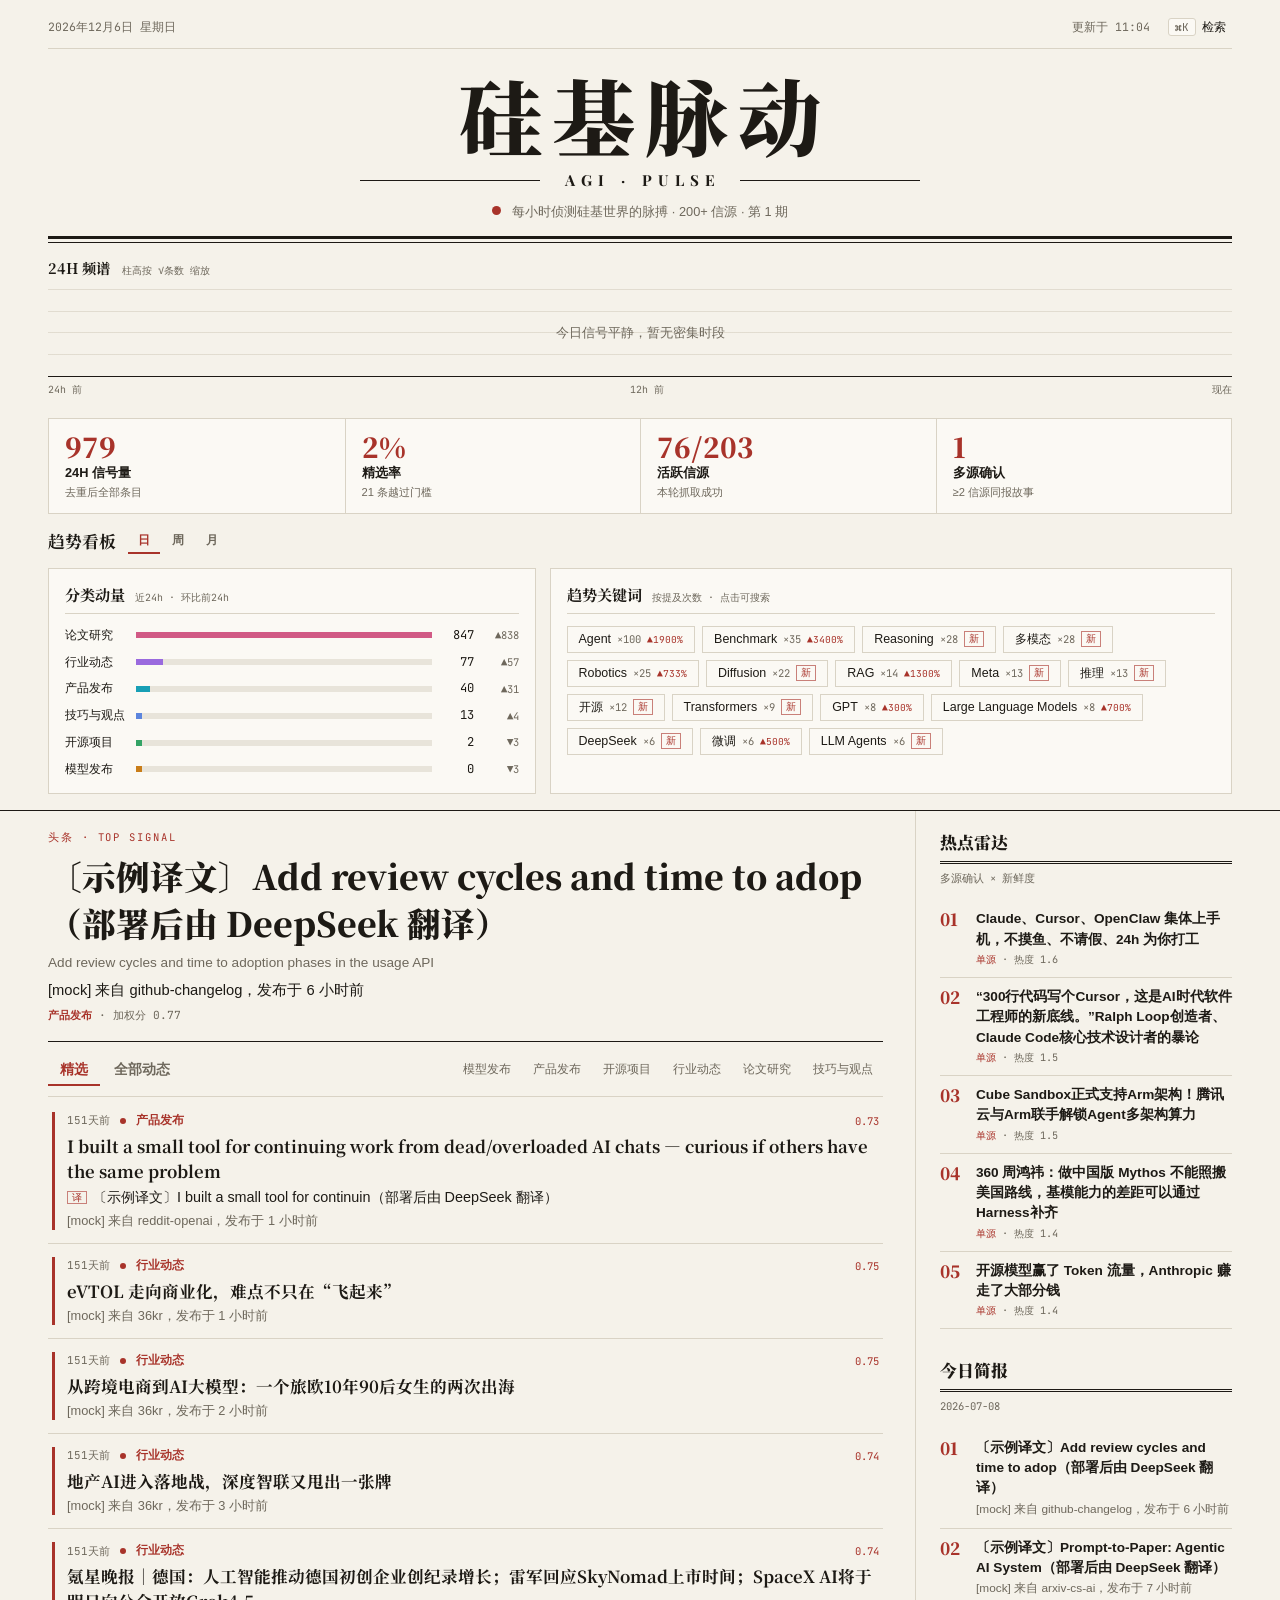
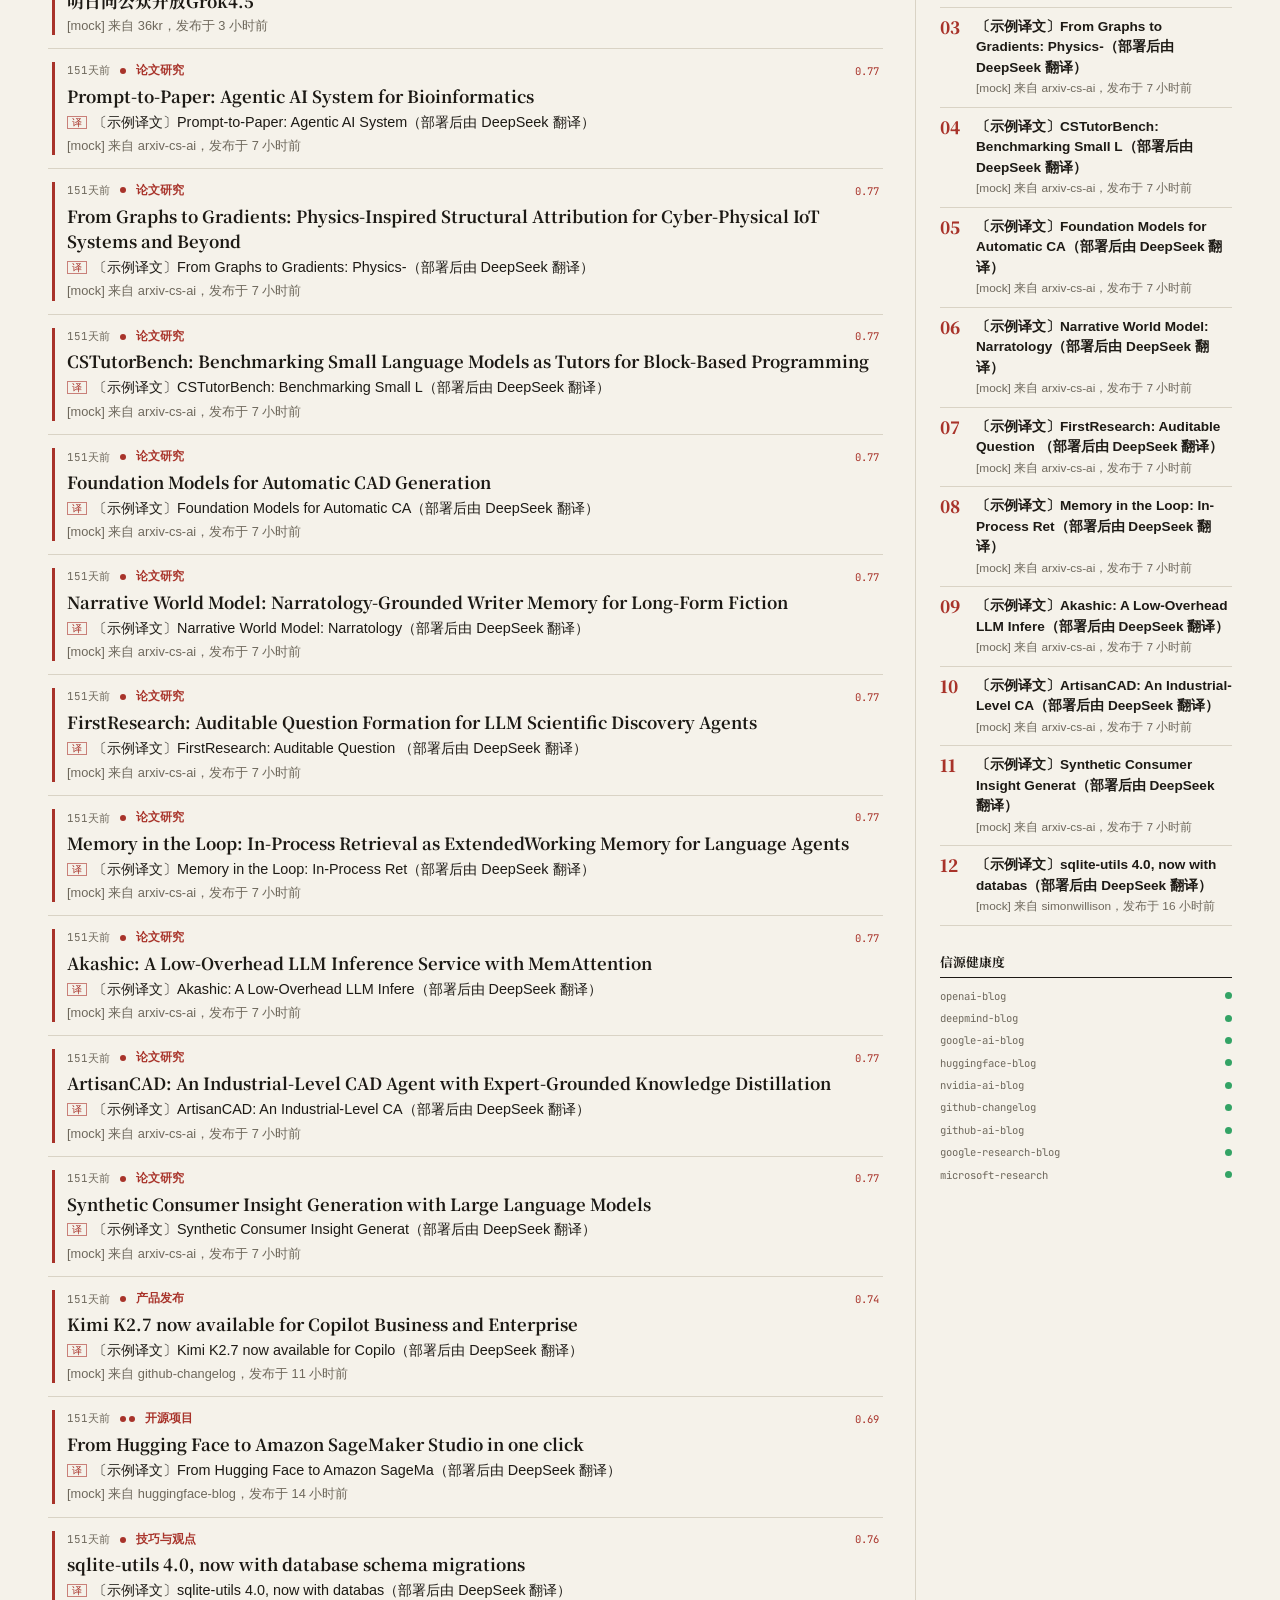
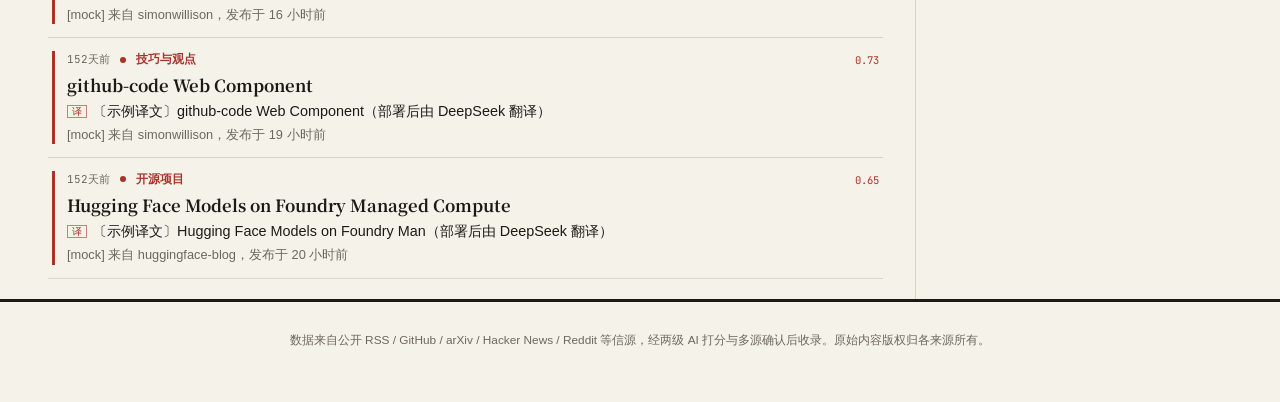
==== site/index.html @ 404c7f27 "design: newspaper broadsheet front-page restyle Cream paper background, centered Noto Serif SC masth" ====
<!DOCTYPE html>
<html lang="zh-CN">
<head>
<meta charset="UTF-8">
<meta name="viewport" content="width=device-width, initial-scale=1.0">
<title>硅基脉动 · AGI Pulse</title>
<meta name="description" content="捕捉硅基世界的每一次脉动：200+ 信源聚合，多源确认、四维打分、故事合并、日周月趋势，24 小时 AGI 信号频谱。">
<link rel="icon" href="data:,">
<link rel="preconnect" href="https://fonts.googleapis.com">
<link rel="preconnect" href="https://fonts.gstatic.com" crossorigin>
<link href="https://fonts.googleapis.com/css2?family=Noto+Serif+SC:wght@600;700;900&family=Playfair+Display:wght@700;900&family=JetBrains+Mono:wght@400;500;600&display=swap" rel="stylesheet">
<link rel="stylesheet" href="css/style.css">
</head>
<body>
<a class="skip-link" href="#main">跳转到主内容</a>

<header class="masthead">
  <div class="masthead__dateline">
    <span id="dateline-date"></span>
    <span class="masthead__updated" id="updated-at">读取中&hellip;</span>
    <button class="btn-plain" id="palette-trigger" type="button" aria-haspopup="dialog" aria-controls="command-palette">
      <span class="kbd">⌘K</span> 检索
    </button>
  </div>

  <h1 class="masthead__title">硅基脉动</h1>

  <div class="masthead__latin-row" aria-hidden="true">
    <span class="masthead__rule"></span>
    <span class="masthead__latin">AGI&nbsp;&middot;&nbsp;PULSE</span>
    <span class="masthead__rule"></span>
  </div>

  <p class="masthead__motto">
    <span class="pulse-dot" aria-hidden="true"></span>
    每小时侦测硅基世界的脉搏 · 200+ 信源 · 第 <span id="issue-no">—</span> 期
  </p>
</header>

<section class="spectrum" aria-label="过去24小时信息密度频谱">
  <div class="spectrum__header">
    <h2 class="spectrum__title">24H 频谱 <span class="spectrum__note">柱高按 √条数 缩放</span></h2>
    <ul class="spectrum__legend" id="spectrum-legend"></ul>
  </div>
  <div class="spectrum__chart" id="spectrum-chart" role="img" aria-label="按小时和分类统计的信息密度频谱图">
    <div class="spectrum__empty" id="spectrum-empty" hidden>今日信号平静，暂无密集时段</div>
    <div class="spectrum__tooltip" id="spectrum-tooltip" hidden></div>
  </div>
  <div class="spectrum__axis" id="spectrum-axis"></div>
</section>

<section class="dashboard" aria-label="信号看板">
  <div class="stats-row" id="stats-row"></div>
  <div class="dashboard__head">
    <h2 class="dashboard__title">趋势看板</h2>
    <div class="tabs tabs--small" id="trend-dim-tabs" role="tablist" aria-label="趋势统计维度">
      <button class="tab is-active" role="tab" aria-selected="true" data-dim="day">日</button>
      <button class="tab" role="tab" aria-selected="false" data-dim="week">周</button>
      <button class="tab" role="tab" aria-selected="false" data-dim="month">月</button>
    </div>
    <span class="dashboard__note" id="trend-dim-note"></span>
  </div>
  <div class="dash-panels">
    <div class="dash-panel">
      <h2 class="dash-panel__title">分类动量 <span class="dash-panel__sub" id="momentum-sub">近24h · 环比前24h</span></h2>
      <div class="momentum" id="category-momentum"></div>
    </div>
    <div class="dash-panel">
      <h2 class="dash-panel__title">趋势关键词 <span class="dash-panel__sub">按提及次数 · 点击可搜索</span></h2>
      <div class="trend-chips" id="trend-keywords"></div>
    </div>
  </div>
</section>

<main class="layout" id="main">
  <section class="feed-panel" aria-label="信息流">
    <article class="lead" id="lead-story" hidden>
      <p class="lead__kicker">头条 · TOP SIGNAL</p>
      <h2 class="lead__title"><a id="lead-link" target="_blank" rel="noopener noreferrer"></a></h2>
      <p class="lead__orig" id="lead-orig" hidden></p>
      <p class="lead__reason" id="lead-reason"></p>
      <p class="lead__meta" id="lead-meta"></p>
    </article>

    <div class="feed-panel__toolbar">
      <div class="tabs" id="view-tabs" role="tablist">
        <button class="tab is-active" role="tab" aria-selected="true" data-view="curated">精选</button>
        <button class="tab" role="tab" aria-selected="false" data-view="all">全部动态</button>
      </div>
      <div class="chip-row" id="category-filters" role="group" aria-label="按分类筛选"></div>
    </div>

    <ol class="feed-list" id="feed-list" aria-live="polite"></ol>
    <p class="feed-empty" id="feed-empty" hidden>这段时间没有信号越过门槛，稍后再来看看。</p>
    <button class="btn-more" id="feed-more" type="button" hidden>加载更多</button>
  </section>

  <aside class="brief-panel" aria-label="热点与简报">
    <h2 class="brief-panel__title">热点雷达</h2>
    <p class="brief-panel__date">多源确认 × 新鲜度</p>
    <ol class="hot-list" id="hot-list"></ol>
    <p class="brief-empty" id="hot-empty" hidden>还没有形成多源热点。</p>

    <h2 class="brief-panel__title brief-panel__title--gap">今日简报</h2>
    <p class="brief-panel__date" id="brief-date"></p>
    <ol class="brief-list" id="brief-list"></ol>
    <p class="brief-empty" id="brief-empty" hidden>今天比较安静，没有凑数的内容。</p>

    <div class="source-health" id="source-health">
      <h3 class="source-health__title">信源健康度</h3>
      <ul class="source-health__list" id="source-health-list"></ul>
    </div>
  </aside>
</main>

<footer class="sitefooter">
  <p>数据来自公开 RSS / GitHub / arXiv / Hacker News / Reddit 等信源，经两级 AI 打分与多源确认后收录。原始内容版权归各来源所有。</p>
</footer>

<div class="palette-overlay" id="command-palette" role="dialog" aria-modal="true" aria-label="命令面板搜索" hidden>
  <div class="palette">
    <div class="palette__input-row">
      <span class="palette__prompt" aria-hidden="true">&gt;</span>
      <input class="palette__input" id="palette-input" type="text" placeholder="搜索标题 / 来源 / 分类&hellip;" autocomplete="off" spellcheck="false">
      <span class="kbd">ESC</span>
    </div>
    <ol class="palette__results" id="palette-results"></ol>
  </div>
</div>

<template id="feed-row-template">
  <li class="feed-row">
    <span class="feed-row__bar" aria-hidden="true"></span>
    <div class="feed-row__body">
      <div class="feed-row__meta">
        <time class="feed-row__time"></time>
        <span class="feed-row__sources" title="多源确认数"></span>
        <span class="feed-row__category"></span>
        <span class="feed-row__score" title="加权分"></span>
      </div>
      <a class="feed-row__title" target="_blank" rel="noopener noreferrer"></a>
      <p class="feed-row__title-zh" hidden></p>
      <p class="feed-row__reason"></p>
      <div class="feed-row__expand" hidden>
        <p class="feed-row__expand-label">来源：</p>
        <ul class="feed-row__source-list"></ul>
      </div>
    </div>
  </li>
</template>

<template id="brief-row-template">
  <li class="brief-row">
    <span class="brief-row__rank"></span>
    <div class="brief-row__body">
      <a class="brief-row__title" target="_blank" rel="noopener noreferrer"></a>
      <p class="brief-row__reason"></p>
    </div>
  </li>
</template>

<script type="module" src="js/app.js"></script>
</body>
</html>
---- site/css/style.css ----
/* ==========================================================================
   硅基脉动 · AGI Pulse — 中文报纸头版风格（参考 AGI Hunt 的 broadsheet 方向）
   米白纸面 / 墨黑正文 / 朱红强调 / 衬线刊头与标题 / 细线分栏
   分类数据色沿用经 CVD+对比度校验的六色（对比度 WARN 的救济 = 色块旁始终有文字标签）
   ========================================================================== */

:root {
  --bg: #f5f2ea;            /* 纸面米白 */
  --panel: #fbf9f4;         /* 卡片纸面（略亮） */
  --ink: #1d1a15;           /* 墨黑（暖调） */
  --mist: #6e685c;          /* 次要文字（暖灰） */
  --rule: #d9d3c5;          /* 细分隔线 */
  --rule-dark: #1d1a15;     /* 刊头粗线 */
  --accent: #a8332a;        /* 朱红 */
  --accent-soft: #c98079;

  --font-serif: "Noto Serif SC", "Songti SC", "STSong", "SimSun", "Playfair Display", serif;
  --font-latin-serif: "Playfair Display", "Noto Serif SC", serif;
  --font-body: "PingFang SC", "HarmonyOS Sans", "Microsoft YaHei", sans-serif;
  --font-mono: "JetBrains Mono", ui-monospace, "SFMono-Regular", Consolas, monospace;

  --ease: cubic-bezier(0.16, 1, 0.3, 1);
  --content-max: 1480px;
}

* { box-sizing: border-box; }

[hidden] { display: none !important; }

html { color-scheme: light; }

body {
  margin: 0;
  background: var(--bg);
  color: var(--ink);
  font-family: var(--font-body);
  line-height: 1.55;
  -webkit-font-smoothing: antialiased;
}

.masthead, .spectrum, .dashboard, .layout, .sitefooter {
  max-width: var(--content-max);
  margin-inline: auto;
  padding-inline: clamp(16px, 4vw, 48px);
}

.skip-link {
  position: absolute;
  left: -9999px;
  top: 0;
  background: var(--accent);
  color: #fff;
  padding: 8px 16px;
  z-index: 100;
}
.skip-link:focus { left: 12px; top: 12px; }

:focus-visible { outline: 2px solid var(--accent); outline-offset: 2px; }

a { color: inherit; }

.kbd {
  font-family: var(--font-mono);
  font-size: 0.68rem;
  color: var(--mist);
  border: 1px solid var(--rule);
  border-radius: 3px;
  padding: 1px 6px;
  background: var(--panel);
}

/* ---------------- 刊头 Masthead ---------------- */

.masthead { padding-top: 14px; }

.masthead__dateline {
  display: flex;
  align-items: center;
  justify-content: space-between;
  gap: 12px;
  font-family: var(--font-mono);
  font-size: 0.72rem;
  color: var(--mist);
  border-bottom: 1px solid var(--rule);
  padding-bottom: 8px;
}

.masthead__updated { margin-left: auto; }

.btn-plain {
  display: inline-flex;
  align-items: center;
  gap: 6px;
  background: transparent;
  border: none;
  color: var(--ink);
  font-family: var(--font-body);
  font-size: 0.78rem;
  cursor: pointer;
  padding: 4px 6px;
}
.btn-plain:hover { color: var(--accent); }

.masthead__title {
  font-family: var(--font-serif);
  font-weight: 900;
  font-size: clamp(3rem, 8vw, 5.2rem);
  line-height: 1.15;
  letter-spacing: 0.12em;
  text-align: center;
  margin: 18px 0 6px;
  /* 视觉补偿：letter-spacing 会在末字后多出一段空隙 */
  text-indent: 0.12em;
}

.masthead__latin-row {
  display: flex;
  align-items: center;
  gap: 18px;
  max-width: 560px;
  margin: 0 auto;
}

.masthead__rule { flex: 1; border-top: 1px solid var(--rule-dark); }

.masthead__latin {
  font-family: var(--font-latin-serif);
  font-weight: 700;
  font-size: 0.95rem;
  letter-spacing: 0.42em;
  text-indent: 0.42em;
  white-space: nowrap;
}

.masthead__motto {
  text-align: center;
  font-size: 0.8rem;
  color: var(--mist);
  margin: 10px 0 14px;
}

.pulse-dot {
  display: inline-block;
  width: 9px;
  height: 9px;
  border-radius: 50%;
  background: var(--accent);
  margin-right: 8px;
  vertical-align: 1px;
}

.pulse-dot.has-fresh { animation: pulse-beat 1.6s ease-in-out 4; }

@keyframes pulse-beat {
  0%, 100% { box-shadow: 0 0 0 0 color-mix(in srgb, var(--accent) 45%, transparent); }
  50% { box-shadow: 0 0 0 7px transparent; }
}

/* 刊头收口：粗细双线（报纸经典） */
.masthead::after {
  content: "";
  display: block;
  border-top: 3px solid var(--rule-dark);
  border-bottom: 1px solid var(--rule-dark);
  height: 3px;
}

/* ---------------- 频谱（保留招牌元素，纸面化） ---------------- */

.spectrum { padding-top: 14px; padding-bottom: 4px; }

.spectrum__header {
  display: flex;
  align-items: baseline;
  justify-content: space-between;
  gap: 12px;
  flex-wrap: wrap;
  margin-bottom: 10px;
}

.spectrum__title {
  font-family: var(--font-serif);
  font-weight: 700;
  font-size: 0.9rem;
  margin: 0;
}

.spectrum__note {
  font-family: var(--font-mono);
  font-weight: 400;
  font-size: 0.62rem;
  color: var(--mist);
  margin-left: 8px;
}

.spectrum__legend {
  display: flex;
  gap: 14px;
  list-style: none;
  margin: 0;
  padding: 0;
  font-size: 0.72rem;
  color: var(--mist);
  flex-wrap: wrap;
}
.spectrum__legend li { display: flex; align-items: center; gap: 6px; }
.spectrum__legend .swatch { width: 8px; height: 8px; display: inline-block; }

.spectrum__chart {
  position: relative;
  display: flex;
  align-items: flex-end;
  gap: 2px;
  height: 88px;
  min-height: 88px;
  border-bottom: 1px solid var(--rule-dark);
  background: repeating-linear-gradient(
    to top,
    transparent 0,
    transparent calc(25% - 1px),
    color-mix(in srgb, var(--rule) 70%, transparent) calc(25% - 1px),
    color-mix(in srgb, var(--rule) 70%, transparent) 25%
  );
}

.spectrum__tooltip {
  position: absolute;
  bottom: calc(100% + 8px);
  transform: translateX(-50%);
  background: var(--ink);
  color: var(--bg);
  padding: 5px 10px;
  font-family: var(--font-mono);
  font-size: 0.66rem;
  white-space: nowrap;
  pointer-events: none;
  z-index: 10;
}

.spectrum__bar-group {
  flex: 1 1 0;
  display: flex;
  flex-direction: column-reverse;
  gap: 1px;
  height: 100%;
  cursor: pointer;
  min-width: 2px;
}

.spectrum__segment {
  width: 100%;
  transform-origin: bottom;
  transform: scaleY(0);
  animation: spectrum-grow 0.6s var(--ease) forwards;
}

@keyframes spectrum-grow { to { transform: scaleY(1); } }

.spectrum__bar-group:hover .spectrum__segment { filter: brightness(1.15) saturate(1.2); }

.spectrum__empty {
  position: absolute;
  inset: 0;
  display: flex;
  align-items: center;
  justify-content: center;
  color: var(--mist);
  font-size: 0.82rem;
}

.spectrum__axis {
  display: flex;
  justify-content: space-between;
  font-family: var(--font-mono);
  font-size: 0.62rem;
  color: var(--mist);
  padding: 5px 0 10px;
}

/* ---------------- 看板 ---------------- */

.dashboard {
  display: flex;
  flex-direction: column;
  gap: 14px;
  padding-top: 6px;
  padding-bottom: 16px;
  border-bottom: 1px solid var(--rule-dark);
}

/* 指标条：报纸"今日数据"栏，衬线大数字 + 竖线分隔 */
.stats-row {
  display: grid;
  grid-template-columns: repeat(4, minmax(0, 1fr));
  border: 1px solid var(--rule);
  background: var(--panel);
}
@media (max-width: 720px) {
  .stats-row { grid-template-columns: repeat(2, minmax(0, 1fr)); }
  .stat-tile:nth-child(-n+2) { border-bottom: 1px solid var(--rule); }
}

.stat-tile {
  padding: 12px 16px;
  display: flex;
  flex-direction: column;
  gap: 1px;
}
.stat-tile + .stat-tile { border-left: 1px solid var(--rule); }
@media (max-width: 720px) {
  .stat-tile:nth-child(3) { border-left: none; }
}

.stat-tile__value {
  font-family: var(--font-serif);
  font-weight: 900;
  font-size: 1.7rem;
  color: var(--accent);
  line-height: 1.15;
  font-variant-numeric: lining-nums;
}

.stat-tile__label { font-size: 0.8rem; font-weight: 600; }

.stat-tile__hint { font-size: 0.7rem; color: var(--mist); }

.dashboard__head {
  display: flex;
  align-items: center;
  gap: 12px;
  flex-wrap: wrap;
}

.dashboard__title {
  font-family: var(--font-serif);
  font-weight: 700;
  font-size: 1.05rem;
  margin: 0;
}

.dashboard__note {
  font-family: var(--font-mono);
  font-size: 0.66rem;
  color: var(--mist);
}

/* Tab：报纸栏目导航——下划线式 */
.tabs { display: flex; gap: 2px; }

.tab {
  font-family: var(--font-body);
  font-size: 0.85rem;
  font-weight: 600;
  padding: 5px 12px;
  border: none;
  background: transparent;
  color: var(--mist);
  cursor: pointer;
  border-bottom: 2px solid transparent;
  transition: color 0.15s var(--ease), border-color 0.15s var(--ease);
}
.tab:hover { color: var(--ink); }
.tab.is-active { color: var(--accent); border-bottom-color: var(--accent); }

.tabs--small .tab { padding: 3px 10px; font-size: 0.78rem; }

.dash-panels {
  display: grid;
  grid-template-columns: minmax(0, 5fr) minmax(0, 7fr);
  gap: 14px;
}
@media (max-width: 900px) { .dash-panels { grid-template-columns: 1fr; } }

.dash-panel {
  background: var(--panel);
  border: 1px solid var(--rule);
  padding: 14px 16px;
}

.dash-panel__title {
  font-family: var(--font-serif);
  font-weight: 700;
  font-size: 0.95rem;
  margin: 0 0 12px;
  padding-bottom: 6px;
  border-bottom: 1px solid var(--rule);
}

.dash-panel__sub {
  font-family: var(--font-mono);
  font-size: 0.62rem;
  font-weight: 400;
  color: var(--mist);
  margin-left: 6px;
}

/* 分类动量条 */
.momentum { display: flex; flex-direction: column; gap: 8px; }

.momentum-row {
  display: grid;
  grid-template-columns: 5.2em minmax(0, 1fr) 2.8em 3em;
  align-items: center;
  gap: 8px;
  font-size: 0.76rem;
}

.momentum-row__label { white-space: nowrap; }

.momentum-row__track {
  height: 6px;
  background: color-mix(in srgb, var(--rule) 55%, transparent);
  overflow: hidden;
  display: block;
}

.momentum-row__bar {
  display: block;
  height: 100%;
  transform-origin: left;
  animation: bar-grow 0.5s var(--ease);
}

@keyframes bar-grow { from { transform: scaleX(0); } to { transform: scaleX(1); } }

.momentum-row__count {
  font-family: var(--font-mono);
  text-align: right;
}

.momentum-row__delta {
  font-family: var(--font-mono);
  font-size: 0.66rem;
  color: var(--mist);
  text-align: right;
}

/* 趋势关键词 */
.trend-chips { display: flex; flex-wrap: wrap; gap: 7px; }

.trend-chip {
  display: inline-flex;
  align-items: center;
  gap: 6px;
  background: transparent;
  border: 1px solid var(--rule);
  padding: 4px 11px;
  cursor: pointer;
  font-size: 0.78rem;
  color: var(--ink);
  transition: border-color 0.15s var(--ease), color 0.15s var(--ease);
}
.trend-chip:hover { border-color: var(--accent); color: var(--accent); }

.trend-chip__count {
  font-family: var(--font-mono);
  font-size: 0.66rem;
  color: var(--mist);
}

.trend-chip__badge {
  font-family: var(--font-mono);
  font-size: 0.6rem;
  color: var(--accent);
}

.trend-chip__badge--new { border: 1px solid var(--accent-soft); padding: 0 4px; }

.trend-empty { color: var(--mist); font-size: 0.78rem; margin: 0; }

/* ---------------- 主栏 + 侧栏 ---------------- */

.layout {
  display: grid;
  grid-template-columns: minmax(0, 1fr) 316px;
  gap: 0;
  align-items: start;
}
@media (max-width: 900px) { .layout { grid-template-columns: 1fr; } }

.feed-panel {
  padding: 18px clamp(16px, 2.5vw, 32px) 20px 0;
  border-right: 1px solid var(--rule);  /* 报纸分栏竖线 */
  min-width: 0;
}
@media (max-width: 900px) {
  .feed-panel { border-right: none; border-bottom: 1px solid var(--rule-dark); padding-right: 0; }
}

/* 头条 */
.lead {
  border-bottom: 1px solid var(--rule-dark);
  padding-bottom: 16px;
  margin-bottom: 4px;
}

.lead__kicker {
  font-family: var(--font-mono);
  font-size: 0.66rem;
  letter-spacing: 0.18em;
  color: var(--accent);
  margin: 0 0 8px;
}

.lead__title { margin: 0 0 4px; }

.lead__title a {
  font-family: var(--font-serif);
  font-weight: 900;
  font-size: clamp(1.5rem, 3.2vw, 2.1rem);
  line-height: 1.35;
  text-decoration: none;
  color: var(--ink);
}
.lead__title a:hover { color: var(--accent); }

.lead__orig {
  margin: 0 0 6px;
  font-size: 0.85rem;
  color: var(--mist);
}

.lead__reason { margin: 4px 0 6px; font-size: 0.92rem; }

.lead__meta {
  margin: 0;
  font-family: var(--font-mono);
  font-size: 0.7rem;
  color: var(--mist);
}
.lead__meta .lead__cat { color: var(--accent); font-weight: 600; }

.feed-panel__toolbar {
  display: flex;
  align-items: center;
  justify-content: space-between;
  gap: 12px;
  flex-wrap: wrap;
  padding: 10px 0;
  border-bottom: 1px solid var(--rule);
  margin-bottom: 2px;
}

.chip-row { display: flex; gap: 2px; flex-wrap: wrap; }

/* 分类筛选：报纸栏目标签风（文字+间隔点） */
.chip {
  font-family: var(--font-body);
  font-size: 0.78rem;
  padding: 4px 10px;
  border: none;
  background: transparent;
  color: var(--mist);
  cursor: pointer;
  border-bottom: 2px solid transparent;
}
.chip:hover { color: var(--ink); }
.chip.is-active { color: var(--accent); border-bottom-color: var(--accent); font-weight: 600; }

/* 信息流 */
.feed-list { list-style: none; margin: 0; padding: 0; }

.feed-row {
  display: flex;
  gap: 12px;
  padding: 13px 4px;
  border-bottom: 1px solid var(--rule);
  opacity: 0;
  transform: translateY(6px);
  animation: row-in 0.4s var(--ease) forwards;
}
.feed-row:hover { background: var(--panel); }

@keyframes row-in { to { opacity: 1; transform: none; } }

.feed-row__bar {
  width: 3px;
  flex-shrink: 0;
  align-self: stretch;
  background: var(--rule);
}
.feed-row[data-curated="true"] .feed-row__bar { background: var(--accent); }

.feed-row__body { min-width: 0; flex: 1; }

.feed-row__meta {
  display: flex;
  align-items: center;
  gap: 10px;
  font-family: var(--font-mono);
  font-size: 0.68rem;
  color: var(--mist);
  margin-bottom: 4px;
  flex-wrap: wrap;
}

.feed-row__time { white-space: nowrap; }

.feed-row__sources { display: inline-flex; gap: 3px; align-items: center; }

.source-dot {
  width: 6px;
  height: 6px;
  border-radius: 50%;
  background: var(--rule);
  display: inline-block;
}
.source-dot.is-lit { background: var(--accent); }

/* 分类标签：报纸版面栏目字（红字，无边框胶囊） */
.feed-row__category {
  font-family: var(--font-body);
  font-size: 0.72rem;
  font-weight: 700;
  color: var(--accent);
  white-space: nowrap;
}

.feed-row__score {
  margin-left: auto;
  font-family: var(--font-mono);
  font-size: 0.66rem;
  color: var(--mist);
}
.feed-row[data-curated="true"] .feed-row__score { color: var(--accent); }

.feed-row__title {
  display: block;
  font-family: var(--font-serif);
  font-weight: 700;
  font-size: 1.04rem;
  line-height: 1.5;
  color: var(--ink);
  text-decoration: none;
  margin-bottom: 2px;
}
.feed-row__title:hover { color: var(--accent); }

.feed-row__title-zh {
  margin: 0 0 3px;
  font-size: 0.9rem;
  line-height: 1.55;
}
.feed-row__title-zh::before {
  content: "译";
  font-size: 0.6rem;
  color: var(--accent);
  border: 1px solid var(--accent-soft);
  padding: 0 4px;
  margin-right: 6px;
  vertical-align: 1px;
}

.feed-row__reason {
  margin: 0;
  font-size: 0.8rem;
  line-height: 1.5;
  color: var(--mist);
}

.feed-row__expand { margin-top: 8px; font-size: 0.75rem; color: var(--mist); }
.feed-row__expand-label { margin: 0 0 4px; }
.feed-row__source-list { margin: 0; padding-left: 16px; }
.feed-row__source-list a { color: var(--accent); text-decoration: none; }
.feed-row__source-list a:hover { text-decoration: underline; }

.feed-empty, .brief-empty {
  color: var(--mist);
  font-size: 0.84rem;
  padding: 22px 4px;
}

.btn-more {
  display: block;
  width: 100%;
  margin-top: 14px;
  padding: 10px;
  background: transparent;
  border: 1px solid var(--rule);
  color: var(--ink);
  font-family: var(--font-body);
  font-size: 0.8rem;
  cursor: pointer;
  transition: border-color 0.15s var(--ease), color 0.15s var(--ease);
}
.btn-more:hover { border-color: var(--accent); color: var(--accent); }

/* ---------------- 侧栏（热点雷达 / 今日简报 / 信源健康） ---------------- */

.brief-panel { padding: 18px 0 20px clamp(16px, 2vw, 24px); }

.brief-panel__title {
  font-family: var(--font-serif);
  font-weight: 900;
  font-size: 1.05rem;
  margin: 0 0 2px;
  padding-bottom: 6px;
  border-bottom: 3px double var(--rule-dark);
}

.brief-panel__title--gap { margin-top: 28px; }

.brief-panel__date {
  font-family: var(--font-mono);
  font-size: 0.66rem;
  color: var(--mist);
  margin: 6px 0 14px;
}

.hot-list, .brief-list {
  list-style: none;
  margin: 0 0 8px;
  padding: 0;
  display: flex;
  flex-direction: column;
}

.hot-row, .brief-row {
  display: flex;
  gap: 10px;
  padding: 9px 0;
  border-bottom: 1px solid var(--rule);
}

.hot-row__rank, .brief-row__rank {
  font-family: var(--font-serif);
  font-weight: 900;
  font-size: 1.05rem;
  color: var(--accent);
  width: 26px;
  flex-shrink: 0;
  line-height: 1.3;
}

.hot-row__title, .brief-row__title {
  display: block;
  font-size: 0.85rem;
  font-weight: 600;
  line-height: 1.5;
  text-decoration: none;
  color: var(--ink);
  margin-bottom: 2px;
}
.hot-row__title:hover, .brief-row__title:hover { color: var(--accent); }

.hot-row__meta {
  margin: 0;
  font-family: var(--font-mono);
  font-size: 0.64rem;
  color: var(--mist);
}

.hot-row__sources { color: var(--accent); }

.brief-row__reason {
  margin: 0;
  font-size: 0.74rem;
  line-height: 1.5;
  color: var(--mist);
}

.source-health { margin-top: 26px; }

.source-health__title {
  font-family: var(--font-serif);
  font-weight: 700;
  font-size: 0.8rem;
  margin: 0 0 10px;
  padding-bottom: 5px;
  border-bottom: 1px solid var(--rule-dark);
}

.source-health__list {
  list-style: none;
  margin: 0;
  padding: 0;
  display: flex;
  flex-direction: column;
  gap: 6px;
  max-height: 200px;
  overflow-y: auto;
}

.source-health__item {
  display: flex;
  align-items: center;
  justify-content: space-between;
  font-size: 0.72rem;
  gap: 8px;
}

.source-health__name {
  color: var(--mist);
  font-family: var(--font-mono);
  font-size: 0.66rem;
  overflow: hidden;
  text-overflow: ellipsis;
  white-space: nowrap;
}

.status-dot { width: 7px; height: 7px; border-radius: 50%; flex-shrink: 0; }
.status-dot.ok { background: #33a365; }
.status-dot.err { background: var(--accent); }

/* ---------------- 页脚 ---------------- */

.sitefooter {
  padding-top: 18px;
  padding-bottom: 40px;
  color: var(--mist);
  font-size: 0.74rem;
  text-align: center;
  border-top: 3px solid var(--rule-dark);
}

/* ---------------- 命令面板 ---------------- */

.palette-overlay {
  position: fixed;
  inset: 0;
  background: color-mix(in srgb, var(--ink) 40%, transparent);
  display: flex;
  align-items: flex-start;
  justify-content: center;
  padding-top: 12vh;
  z-index: 50;
}

.palette {
  width: min(560px, 92vw);
  background: var(--panel);
  border: 1px solid var(--rule-dark);
  box-shadow: 6px 6px 0 color-mix(in srgb, var(--ink) 20%, transparent);
  overflow: hidden;
}

.palette__input-row {
  display: flex;
  align-items: center;
  gap: 8px;
  padding: 14px 16px;
  border-bottom: 1px solid var(--rule);
}

.palette__prompt { color: var(--accent); font-family: var(--font-mono); }

.palette__input {
  flex: 1;
  background: transparent;
  border: none;
  color: var(--ink);
  font-family: var(--font-body);
  font-size: 0.95rem;
}
.palette__input:focus { outline: none; }

.palette__results {
  list-style: none;
  margin: 0;
  padding: 6px;
  max-height: 50vh;
  overflow-y: auto;
}

.palette__result {
  padding: 10px;
  cursor: pointer;
  display: flex;
  flex-direction: column;
  gap: 2px;
}
.palette__result:hover, .palette__result.is-active { background: var(--bg); }
.palette__result-title { font-size: 0.88rem; }
.palette__result-meta { font-family: var(--font-mono); font-size: 0.66rem; color: var(--mist); }

.palette__empty { padding: 24px; text-align: center; color: var(--mist); font-size: 0.85rem; }

/* ---------------- 动效与无障碍 ---------------- */

@media (prefers-reduced-motion: reduce) {
  .spectrum__segment { animation: none; transform: scaleY(1); }
  .feed-row { animation: none; opacity: 1; transform: none; }
  .momentum-row__bar { animation: none; }
  .pulse-dot.has-fresh { animation: none; }
}
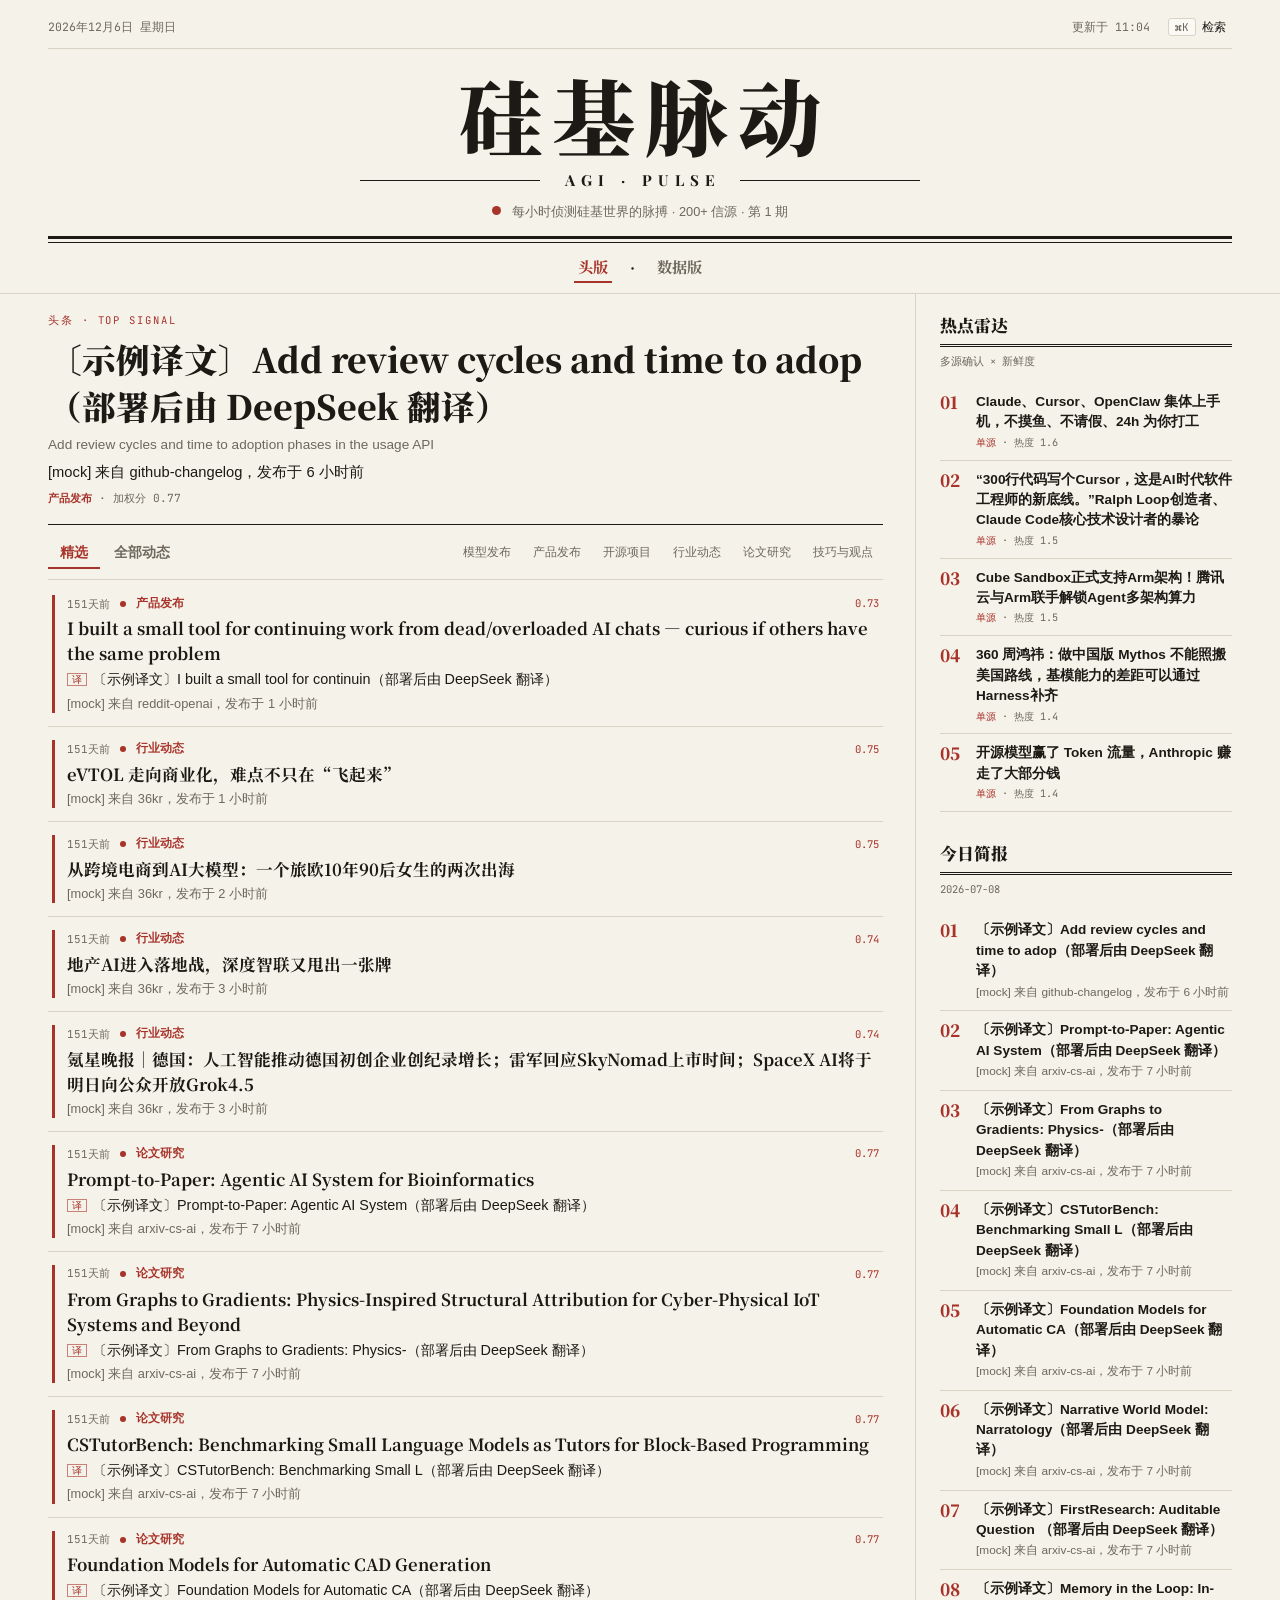
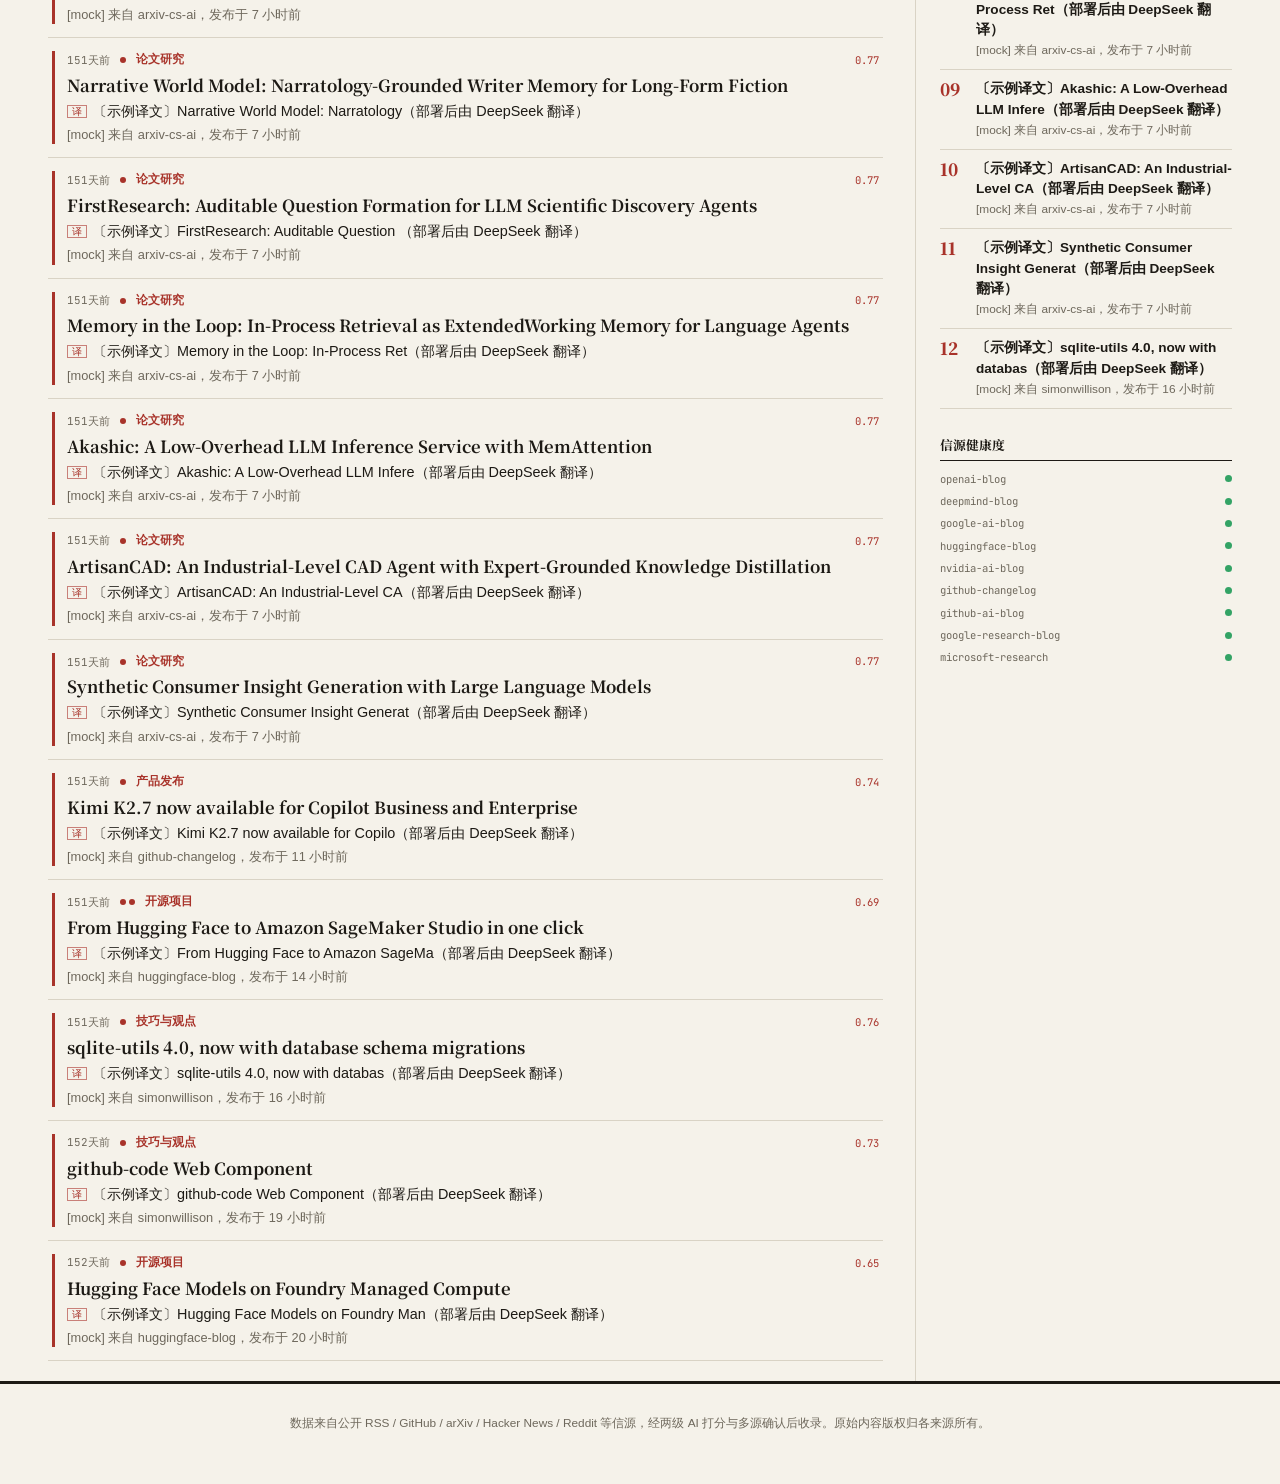
==== commit cf032d90: "feat: split analytics into a dedicated 数据版 page Front page (index.html) now carries only editorial c" ====
--- a/site/index.html
+++ b/site/index.html
@@ -37,40 +37,11 @@
   </p>
 </header>
 
-<section class="spectrum" aria-label="过去24小时信息密度频谱">
-  <div class="spectrum__header">
-    <h2 class="spectrum__title">24H 频谱 <span class="spectrum__note">柱高按 √条数 缩放</span></h2>
-    <ul class="spectrum__legend" id="spectrum-legend"></ul>
-  </div>
-  <div class="spectrum__chart" id="spectrum-chart" role="img" aria-label="按小时和分类统计的信息密度频谱图">
-    <div class="spectrum__empty" id="spectrum-empty" hidden>今日信号平静，暂无密集时段</div>
-    <div class="spectrum__tooltip" id="spectrum-tooltip" hidden></div>
-  </div>
-  <div class="spectrum__axis" id="spectrum-axis"></div>
-</section>
-
-<section class="dashboard" aria-label="信号看板">
-  <div class="stats-row" id="stats-row"></div>
-  <div class="dashboard__head">
-    <h2 class="dashboard__title">趋势看板</h2>
-    <div class="tabs tabs--small" id="trend-dim-tabs" role="tablist" aria-label="趋势统计维度">
-      <button class="tab is-active" role="tab" aria-selected="true" data-dim="day">日</button>
-      <button class="tab" role="tab" aria-selected="false" data-dim="week">周</button>
-      <button class="tab" role="tab" aria-selected="false" data-dim="month">月</button>
-    </div>
-    <span class="dashboard__note" id="trend-dim-note"></span>
-  </div>
-  <div class="dash-panels">
-    <div class="dash-panel">
-      <h2 class="dash-panel__title">分类动量 <span class="dash-panel__sub" id="momentum-sub">近24h · 环比前24h</span></h2>
-      <div class="momentum" id="category-momentum"></div>
-    </div>
-    <div class="dash-panel">
-      <h2 class="dash-panel__title">趋势关键词 <span class="dash-panel__sub">按提及次数 · 点击可搜索</span></h2>
-      <div class="trend-chips" id="trend-keywords"></div>
-    </div>
-  </div>
-</section>
+<nav class="pages-nav" aria-label="版面导航">
+  <a class="pages-nav__link is-active" href="./index.html" aria-current="page">头版</a>
+  <span class="pages-nav__sep" aria-hidden="true">·</span>
+  <a class="pages-nav__link" href="./trends.html">数据版</a>
+</nav>
 
 <main class="layout" id="main">
   <section class="feed-panel" aria-label="信息流">
--- a/site/css/style.css
+++ b/site/css/style.css
@@ -164,6 +164,36 @@
   border-bottom: 1px solid var(--rule-dark);
   height: 3px;
 }
+
+.masthead__homelink { text-decoration: none; color: inherit; }
+.masthead__homelink:hover { color: var(--accent); }
+
+/* ---------------- 版面导航 ---------------- */
+
+.pages-nav {
+  max-width: var(--content-max);
+  margin-inline: auto;
+  padding: 10px clamp(16px, 4vw, 48px);
+  display: flex;
+  align-items: center;
+  justify-content: center;
+  gap: 18px;
+  border-bottom: 1px solid var(--rule);
+  font-family: var(--font-serif);
+  font-weight: 700;
+  font-size: 0.95rem;
+}
+
+.pages-nav__link {
+  text-decoration: none;
+  color: var(--mist);
+  padding: 2px 4px;
+  border-bottom: 2px solid transparent;
+}
+.pages-nav__link:hover { color: var(--ink); }
+.pages-nav__link.is-active { color: var(--accent); border-bottom-color: var(--accent); }
+
+.pages-nav__sep { color: var(--rule-dark); }
 
 /* ---------------- 频谱（保留招牌元素，纸面化） ---------------- */
 
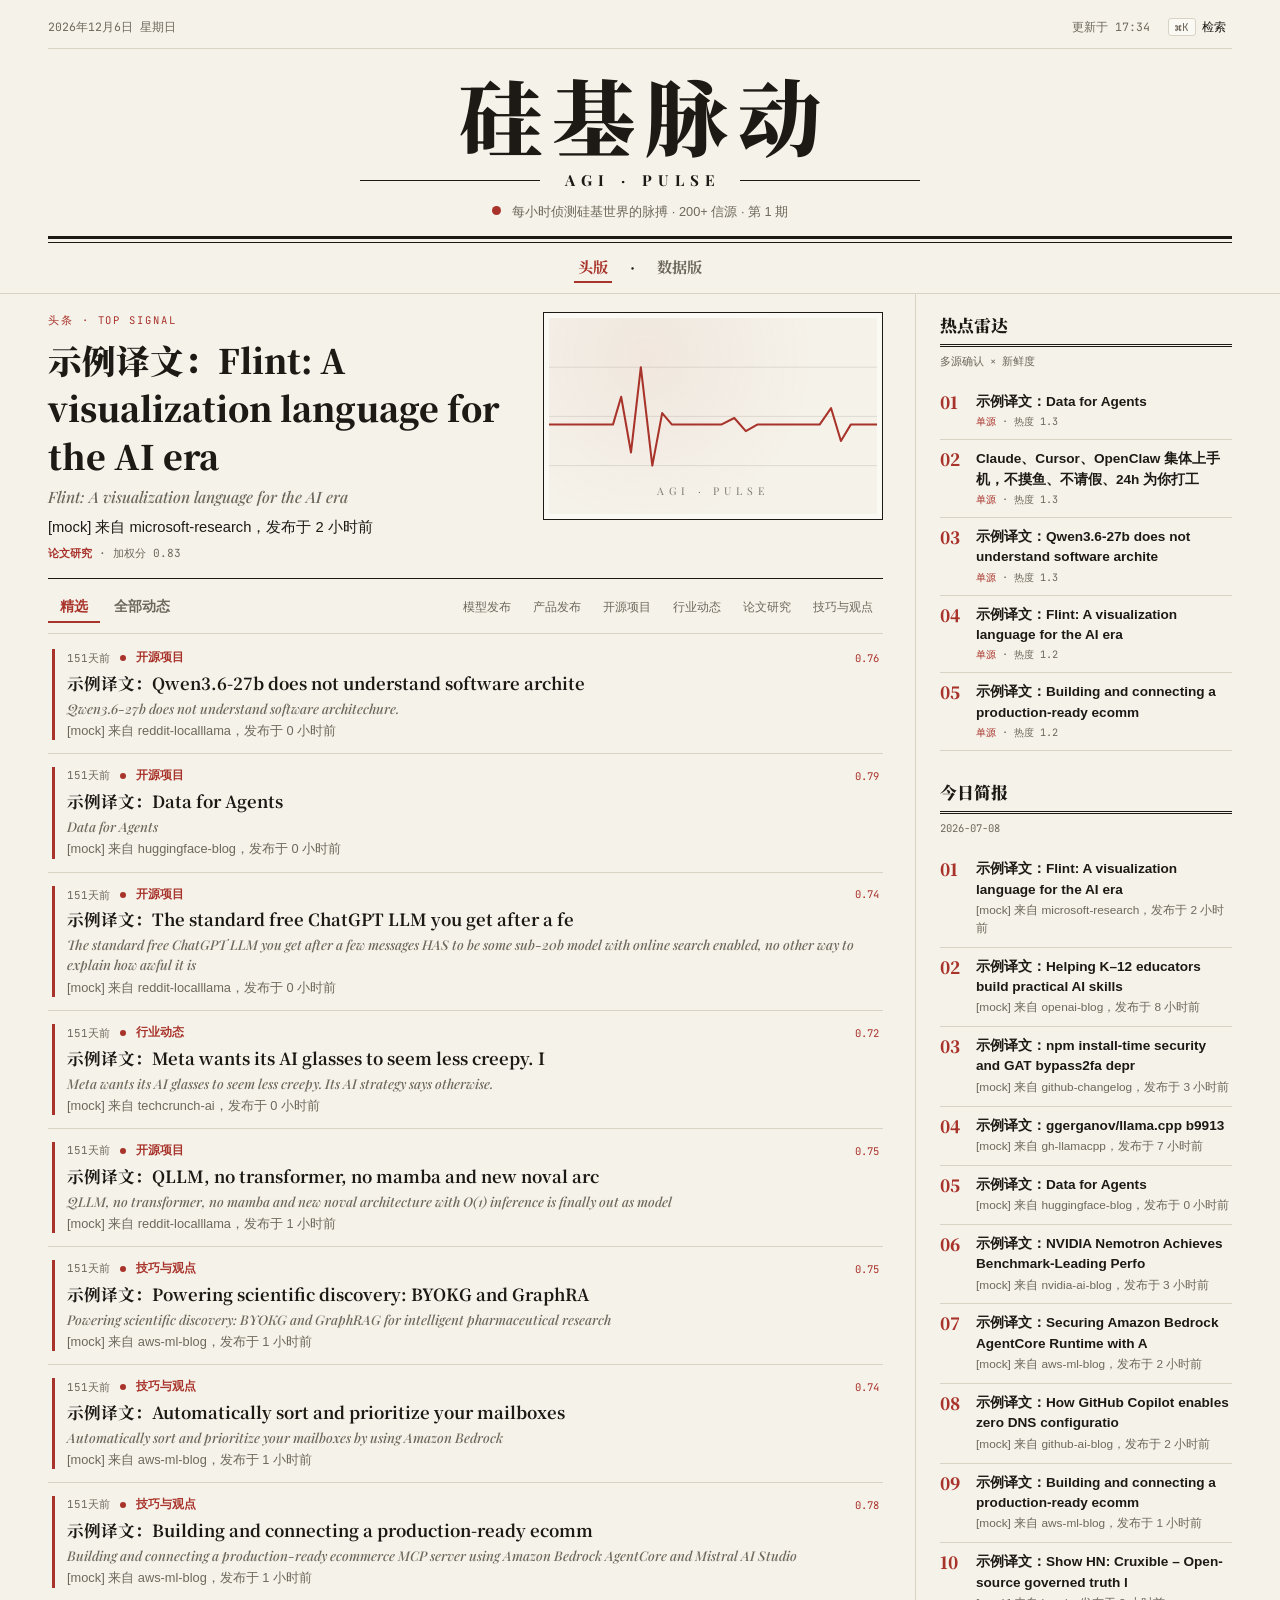
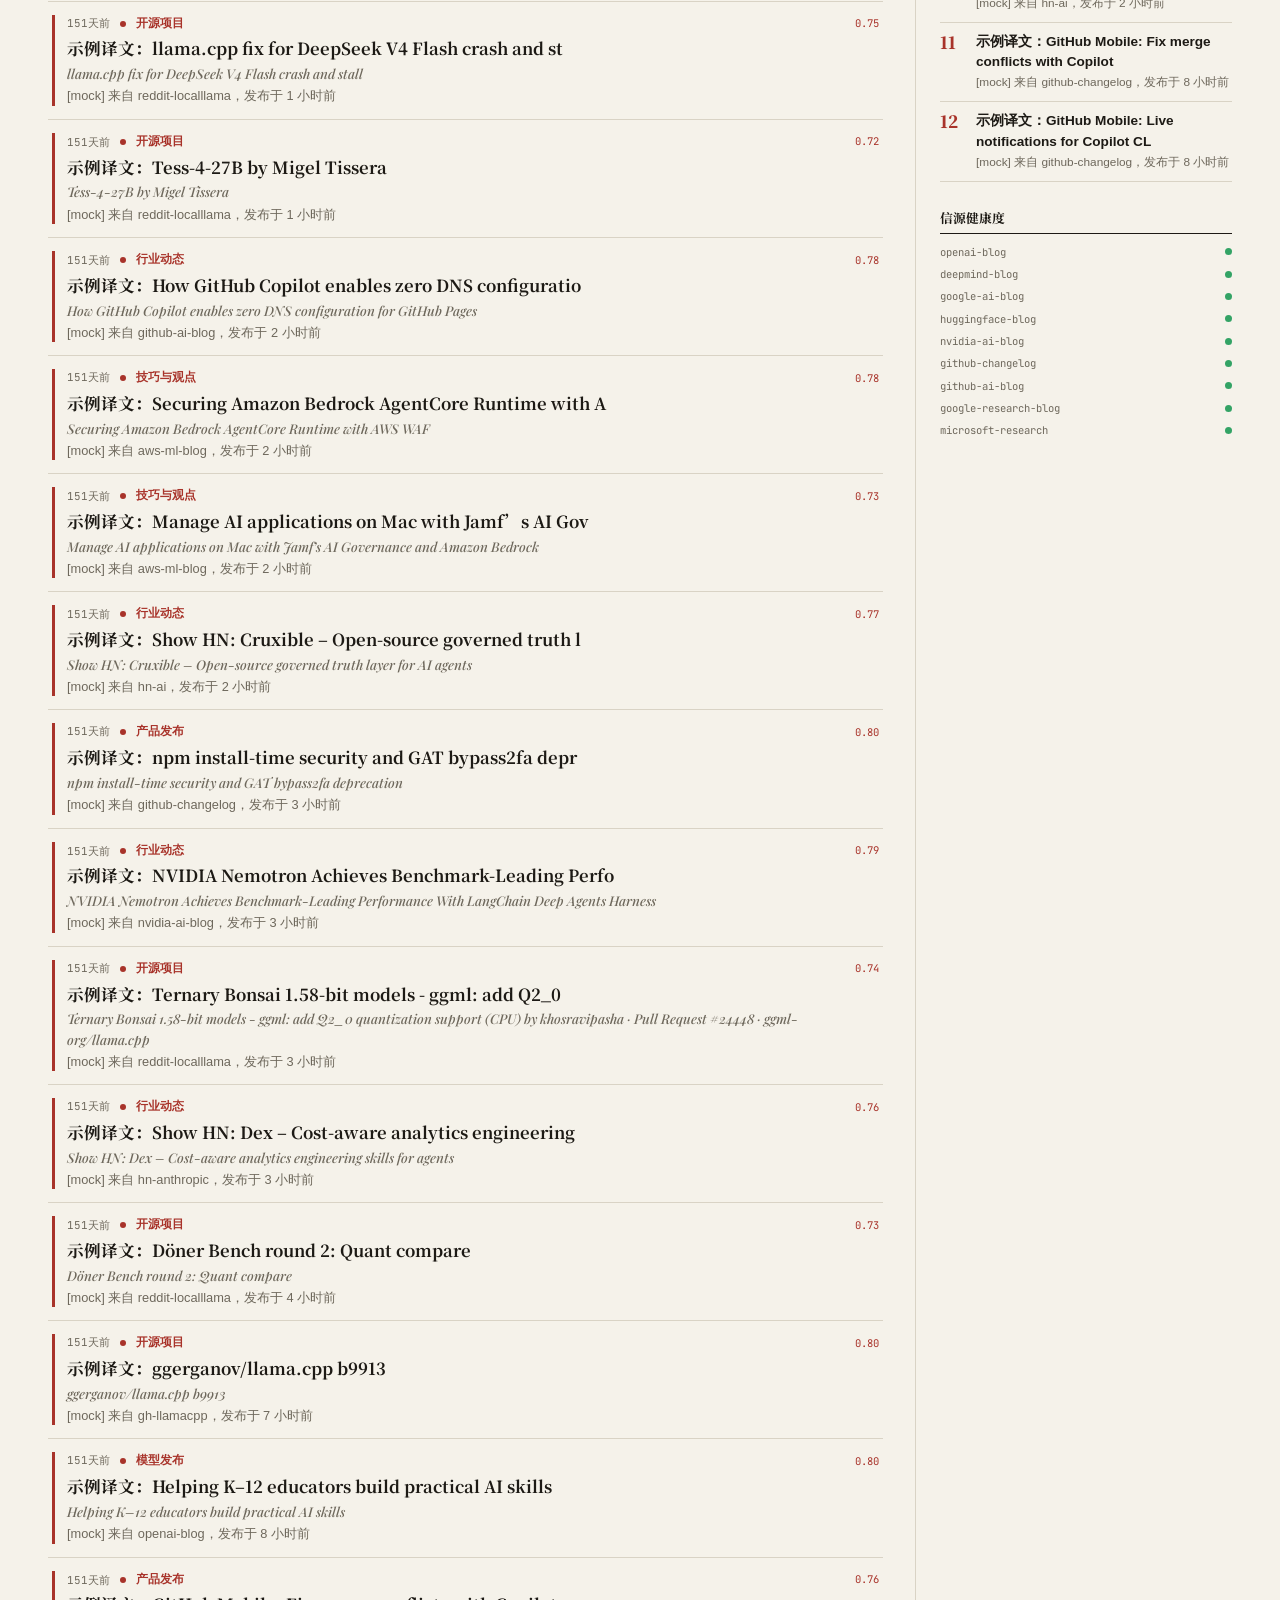
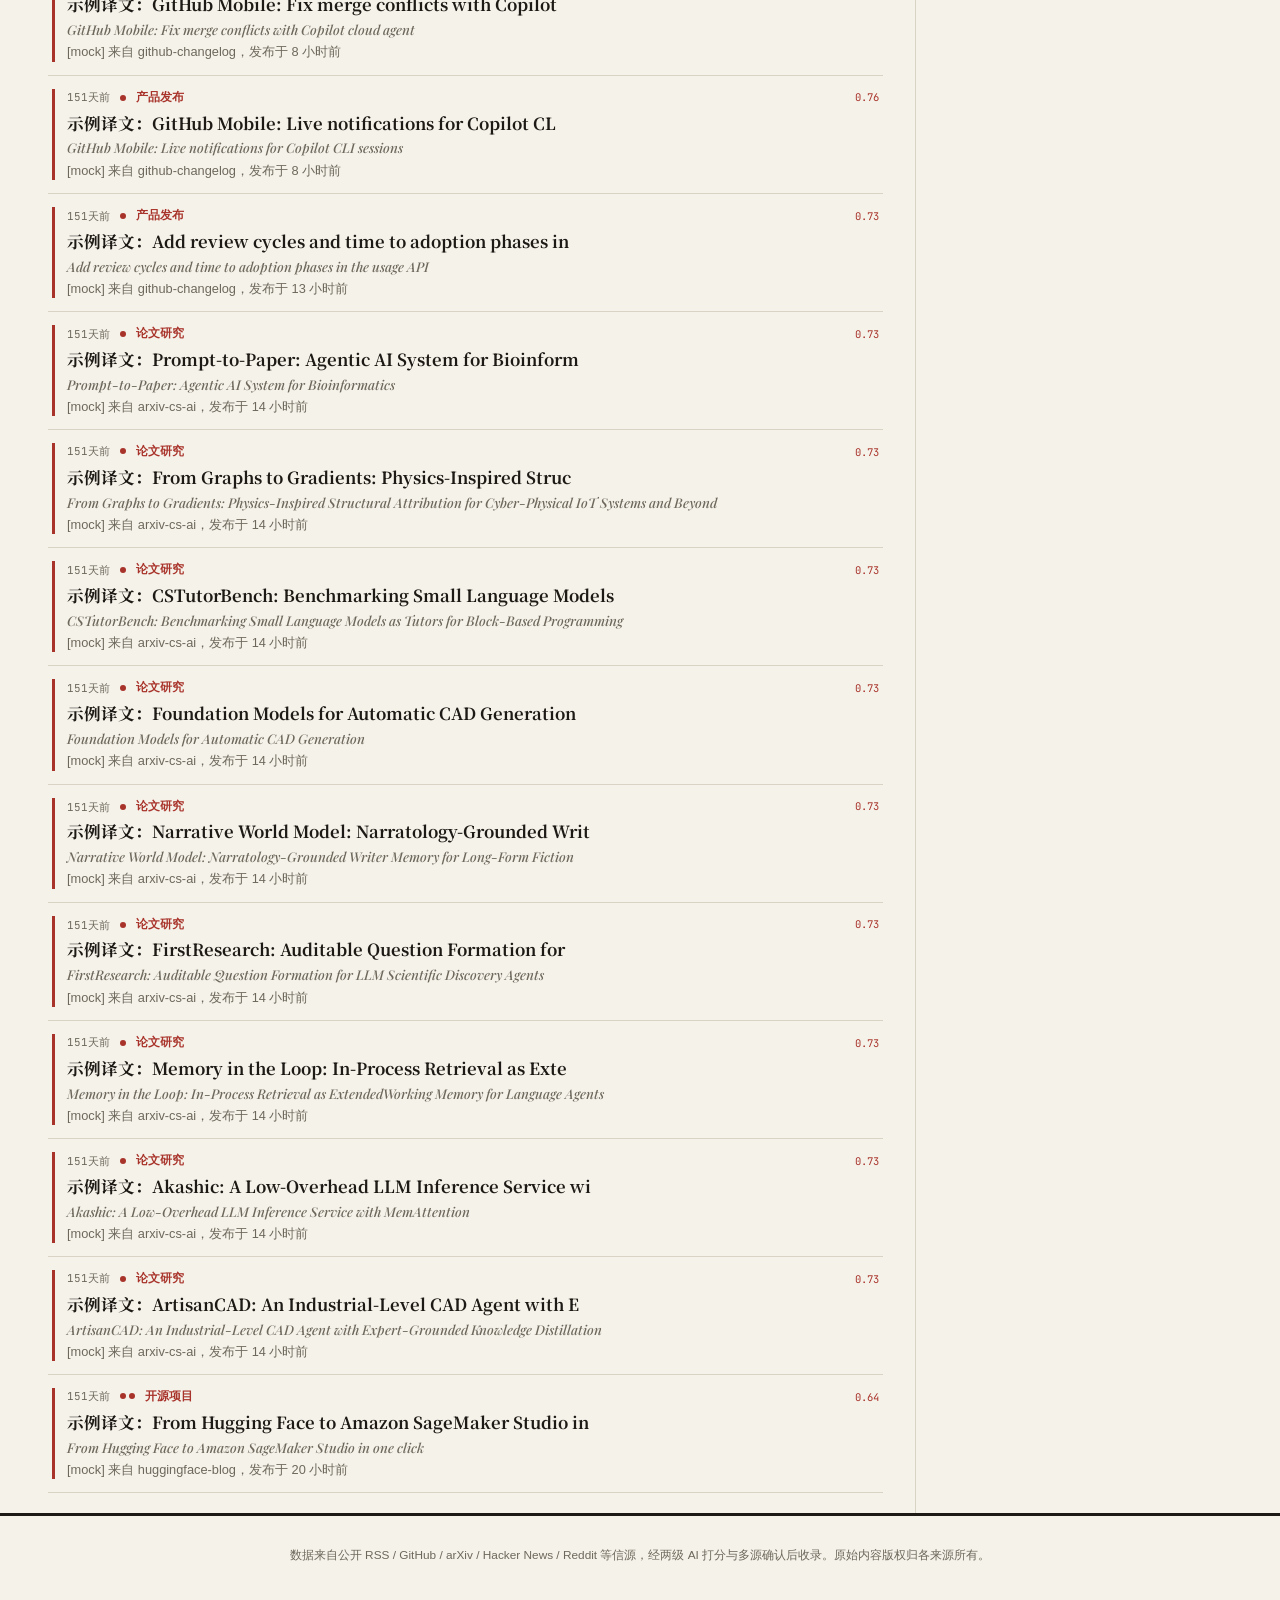
==== commit 459f67be: "feat: lead-story image + bilingual headline hierarchy - pipeline: rss_fetcher extracts item images (" ====
--- a/site/index.html
+++ b/site/index.html
@@ -8,7 +8,7 @@
 <link rel="icon" href="data:,">
 <link rel="preconnect" href="https://fonts.googleapis.com">
 <link rel="preconnect" href="https://fonts.gstatic.com" crossorigin>
-<link href="https://fonts.googleapis.com/css2?family=Noto+Serif+SC:wght@600;700;900&family=Playfair+Display:wght@700;900&family=JetBrains+Mono:wght@400;500;600&display=swap" rel="stylesheet">
+<link href="https://fonts.googleapis.com/css2?family=Noto+Serif+SC:wght@600;700;900&family=Playfair+Display:ital,wght@0,700;0,900;1,500;1,600&family=JetBrains+Mono:wght@400;500;600&display=swap" rel="stylesheet">
 <link rel="stylesheet" href="css/style.css">
 </head>
 <body>
@@ -46,11 +46,27 @@
 <main class="layout" id="main">
   <section class="feed-panel" aria-label="信息流">
     <article class="lead" id="lead-story" hidden>
-      <p class="lead__kicker">头条 · TOP SIGNAL</p>
-      <h2 class="lead__title"><a id="lead-link" target="_blank" rel="noopener noreferrer"></a></h2>
-      <p class="lead__orig" id="lead-orig" hidden></p>
-      <p class="lead__reason" id="lead-reason"></p>
-      <p class="lead__meta" id="lead-meta"></p>
+      <div class="lead__text">
+        <p class="lead__kicker">头条 · TOP SIGNAL</p>
+        <h2 class="lead__title"><a id="lead-link" target="_blank" rel="noopener noreferrer"></a></h2>
+        <p class="lead__orig" id="lead-orig" hidden></p>
+        <p class="lead__reason" id="lead-reason"></p>
+        <p class="lead__meta" id="lead-meta"></p>
+      </div>
+      <figure class="lead__media" aria-hidden="false">
+        <img class="lead__img" id="lead-img" alt="" referrerpolicy="no-referrer" loading="lazy" hidden>
+        <svg class="lead__placeholder" id="lead-placeholder" viewBox="0 0 400 240" role="img" aria-label="脉冲信号示意图" preserveAspectRatio="xMidYMid slice">
+          <rect x="0" y="0" width="400" height="240" fill="none"/>
+          <g stroke="currentColor" stroke-width="0.5" opacity="0.25">
+            <line x1="0" y1="60" x2="400" y2="60"/>
+            <line x1="0" y1="120" x2="400" y2="120"/>
+            <line x1="0" y1="180" x2="400" y2="180"/>
+          </g>
+          <polyline points="0,130 60,130 78,130 88,96 100,164 112,60 126,180 138,116 150,130 210,130 226,122 240,138 254,130 330,130 344,110 356,150 368,130 400,130"
+            fill="none" stroke="#a8332a" stroke-width="2.5" stroke-linejoin="round" stroke-linecap="round"/>
+          <text x="200" y="216" text-anchor="middle" font-family="Playfair Display, serif" font-size="13" letter-spacing="6" fill="currentColor" opacity="0.55">AGI · PULSE</text>
+        </svg>
+      </figure>
     </article>
 
     <div class="feed-panel__toolbar">
@@ -110,7 +126,7 @@
         <span class="feed-row__score" title="加权分"></span>
       </div>
       <a class="feed-row__title" target="_blank" rel="noopener noreferrer"></a>
-      <p class="feed-row__title-zh" hidden></p>
+      <p class="feed-row__deck" hidden></p>
       <p class="feed-row__reason"></p>
       <div class="feed-row__expand" hidden>
         <p class="feed-row__expand-label">来源：</p>
--- a/site/css/style.css
+++ b/site/css/style.css
@@ -517,11 +517,18 @@
   .feed-panel { border-right: none; border-bottom: 1px solid var(--rule-dark); padding-right: 0; }
 }
 
-/* 头条 */
+/* 头条：文字 + 配图两栏（报纸头版结构） */
 .lead {
+  display: grid;
+  grid-template-columns: minmax(0, 1fr) minmax(240px, 340px);
+  gap: 22px;
+  align-items: start;
   border-bottom: 1px solid var(--rule-dark);
   padding-bottom: 16px;
   margin-bottom: 4px;
+}
+@media (max-width: 720px) {
+  .lead { grid-template-columns: 1fr; gap: 12px; }
 }
 
 .lead__kicker {
@@ -538,15 +545,20 @@
   font-family: var(--font-serif);
   font-weight: 900;
   font-size: clamp(1.5rem, 3.2vw, 2.1rem);
-  line-height: 1.35;
+  line-height: 1.4;
   text-decoration: none;
   color: var(--ink);
 }
 .lead__title a:hover { color: var(--accent); }
 
+/* 英文原题副题行：斜体拉丁衬线，报纸 deck style */
 .lead__orig {
-  margin: 0 0 6px;
-  font-size: 0.85rem;
+  margin: 2px 0 8px;
+  font-family: var(--font-latin-serif);
+  font-style: italic;
+  font-weight: 500;
+  font-size: 0.98rem;
+  line-height: 1.5;
   color: var(--mist);
 }
 
@@ -559,6 +571,31 @@
   color: var(--mist);
 }
 .lead__meta .lead__cat { color: var(--accent); font-weight: 600; }
+
+.lead__media {
+  margin: 0;
+  border: 1px solid var(--rule-dark);
+  padding: 5px;                       /* 报纸相框：细黑边 + 纸面留白 */
+  background: var(--panel);
+}
+
+.lead__img {
+  display: block;
+  width: 100%;
+  aspect-ratio: 5 / 3;
+  object-fit: cover;
+  filter: saturate(0.92) contrast(1.02);
+}
+
+.lead__placeholder {
+  display: block;
+  width: 100%;
+  aspect-ratio: 5 / 3;
+  color: var(--ink);
+  background:
+    radial-gradient(circle at 30% 20%, color-mix(in srgb, var(--accent) 6%, transparent), transparent 60%),
+    var(--bg);
+}
 
 .feed-panel__toolbar {
   display: flex;
@@ -666,19 +703,15 @@
 }
 .feed-row__title:hover { color: var(--accent); }
 
-.feed-row__title-zh {
+/* 英文原题副题行：斜体拉丁衬线（主标题为中文译题时出现） */
+.feed-row__deck {
   margin: 0 0 3px;
-  font-size: 0.9rem;
-  line-height: 1.55;
-}
-.feed-row__title-zh::before {
-  content: "译";
-  font-size: 0.6rem;
-  color: var(--accent);
-  border: 1px solid var(--accent-soft);
-  padding: 0 4px;
-  margin-right: 6px;
-  vertical-align: 1px;
+  font-family: var(--font-latin-serif);
+  font-style: italic;
+  font-weight: 500;
+  font-size: 0.84rem;
+  line-height: 1.5;
+  color: var(--mist);
 }
 
 .feed-row__reason {
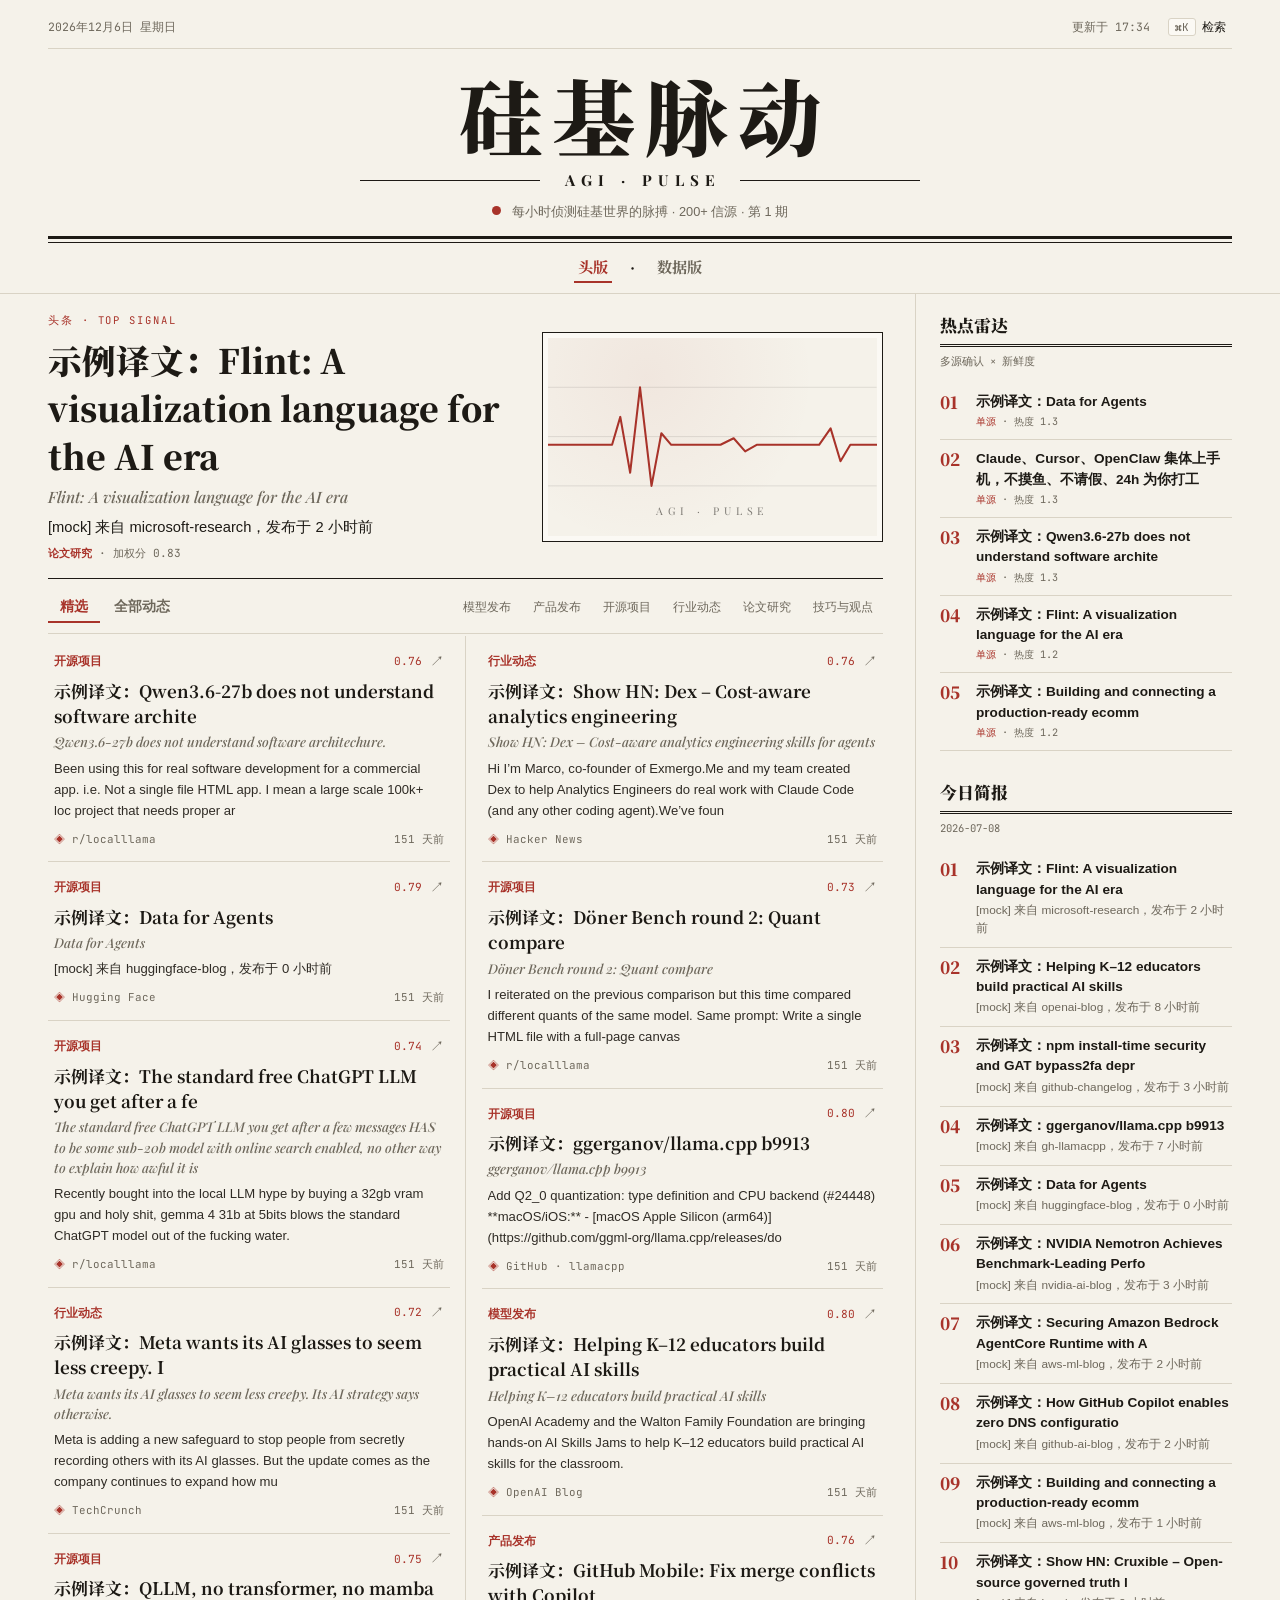
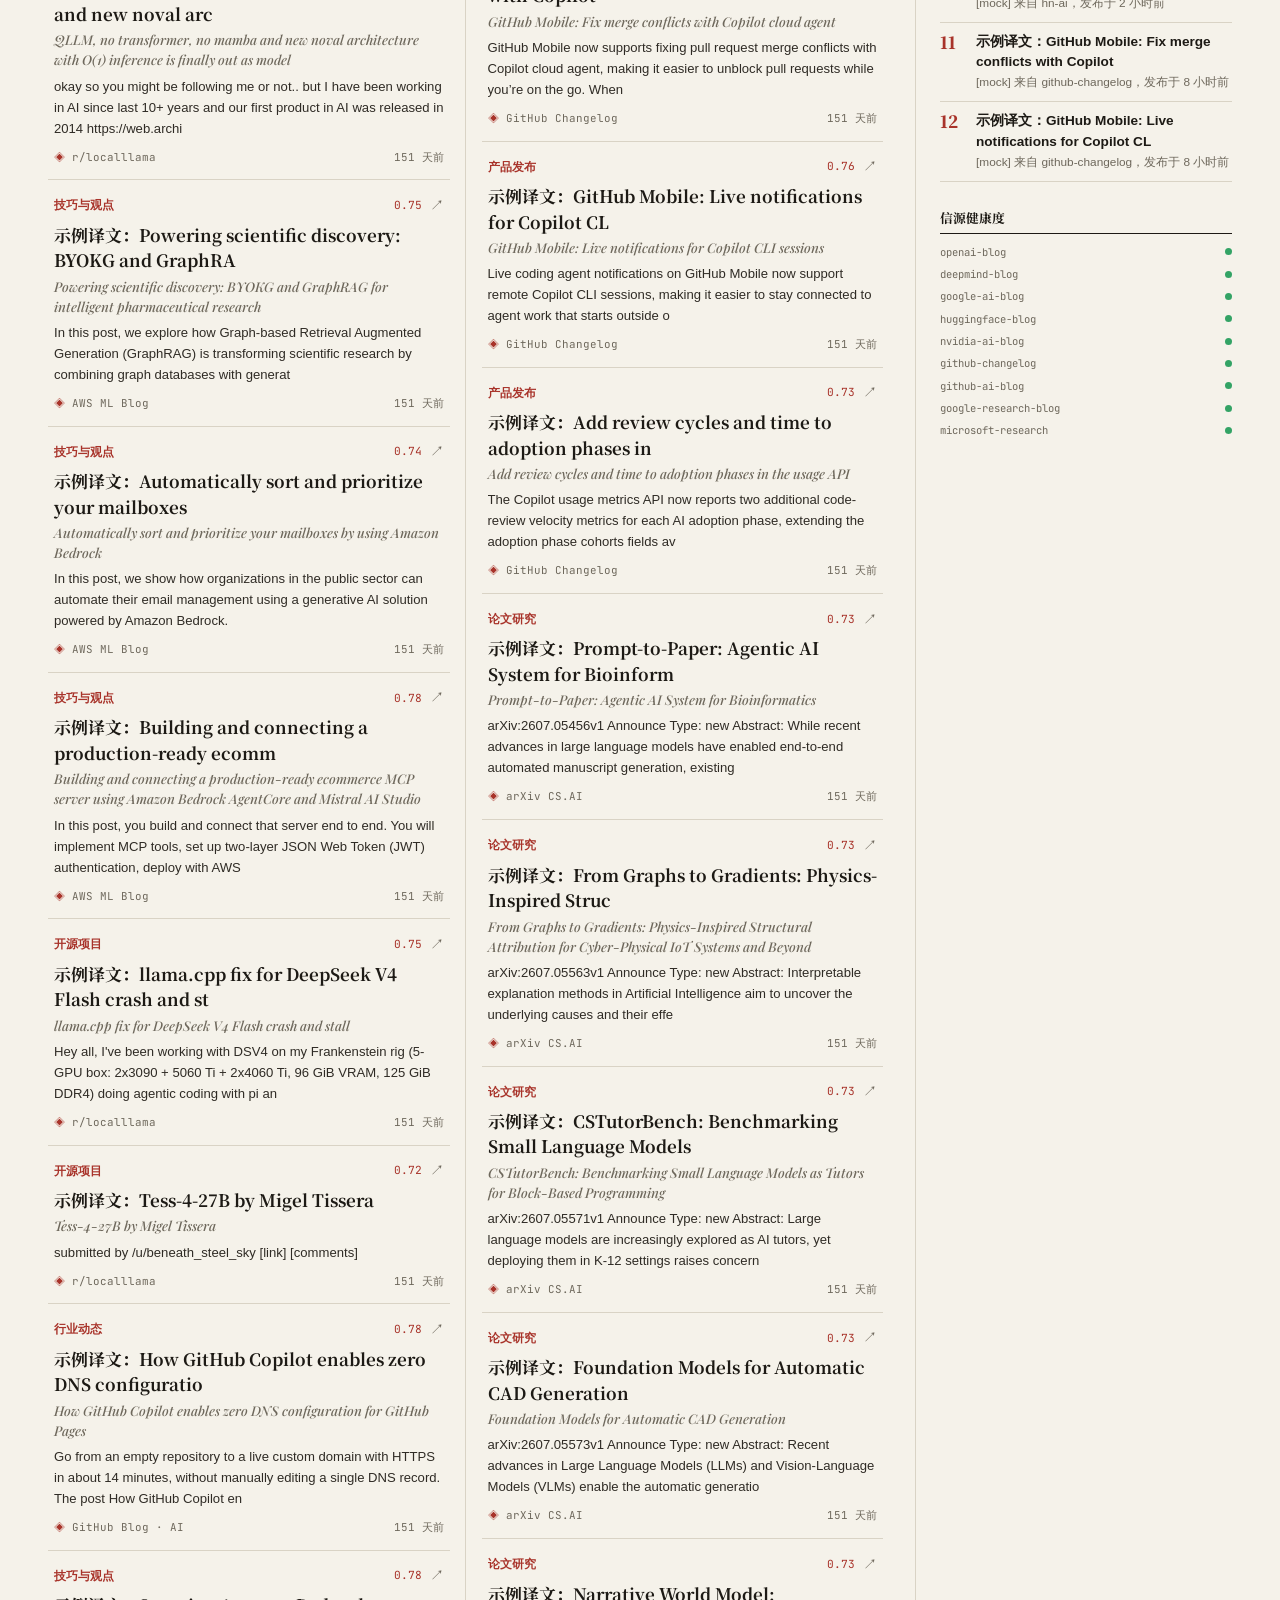
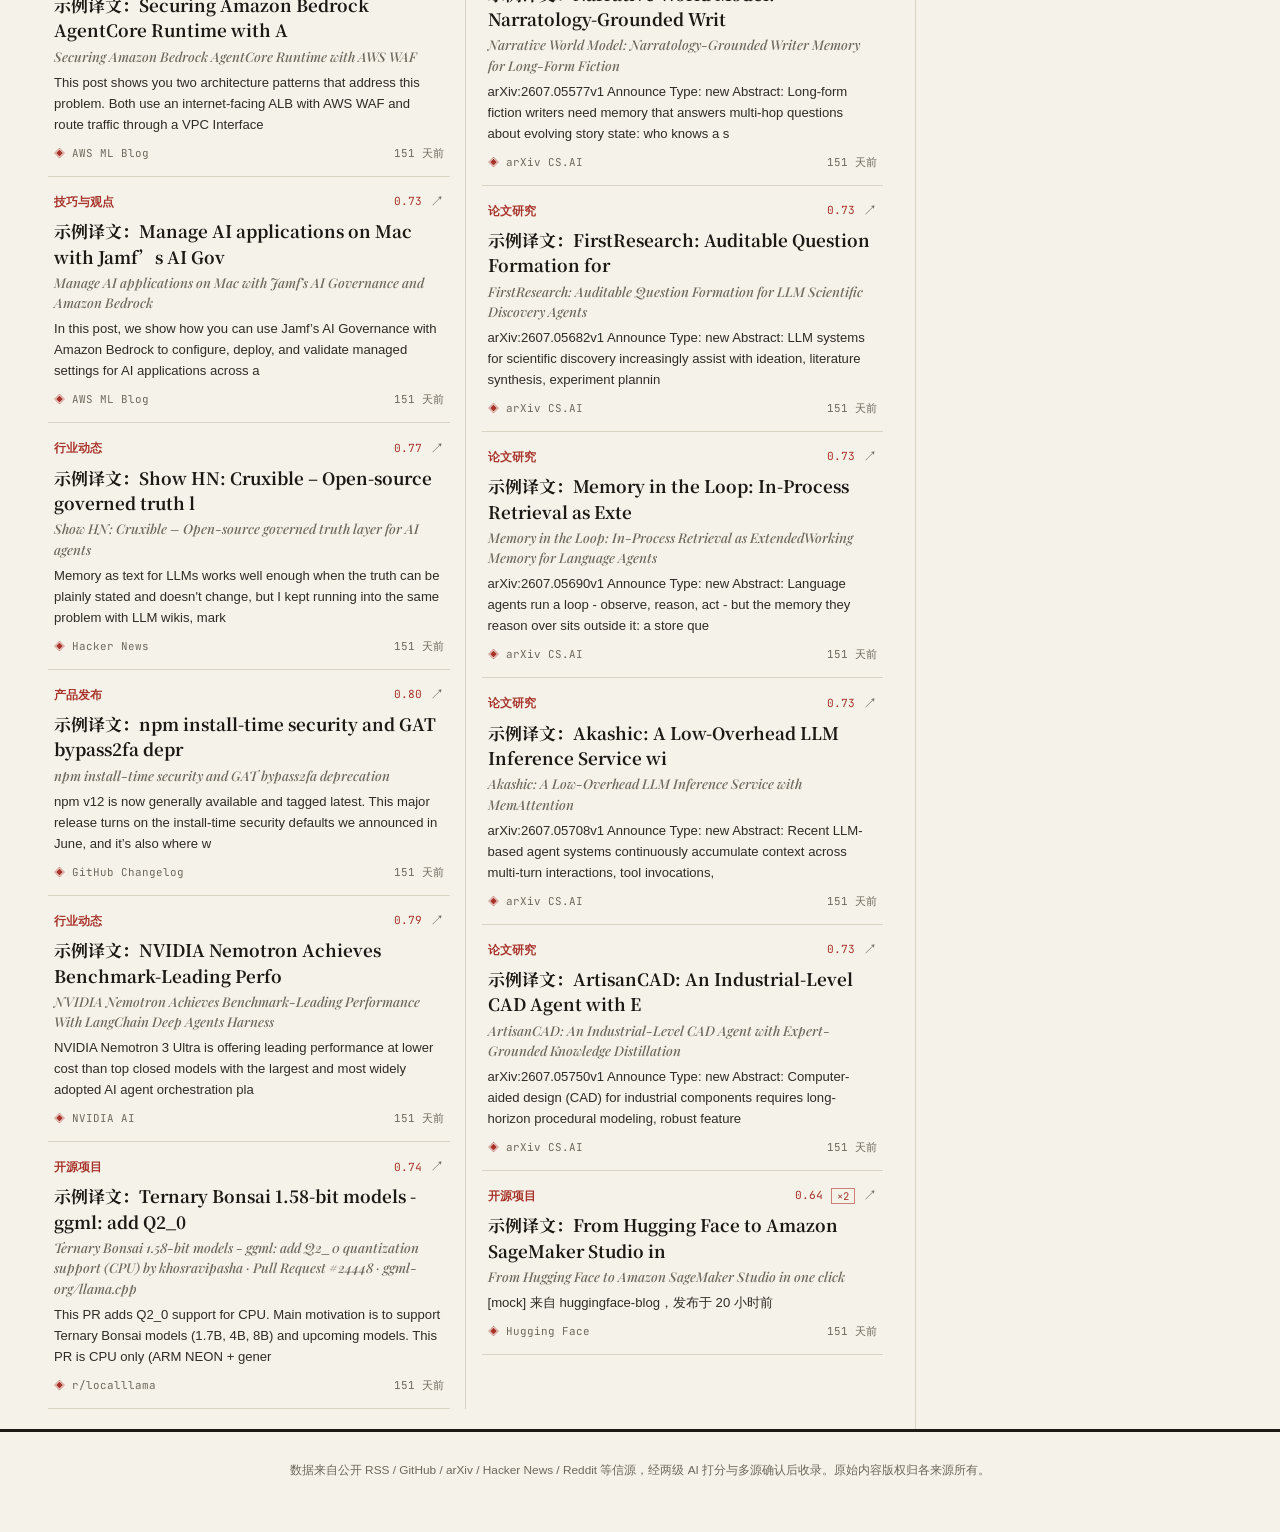
==== commit d1fe6653: "feat: AGI Hunt-style feed cards with inline article images Card anatomy per reference: top row (red " ====
--- a/site/index.html
+++ b/site/index.html
@@ -116,22 +116,28 @@
 </div>
 
 <template id="feed-row-template">
-  <li class="feed-row">
-    <span class="feed-row__bar" aria-hidden="true"></span>
-    <div class="feed-row__body">
-      <div class="feed-row__meta">
-        <time class="feed-row__time"></time>
-        <span class="feed-row__sources" title="多源确认数"></span>
-        <span class="feed-row__category"></span>
-        <span class="feed-row__score" title="加权分"></span>
-      </div>
-      <a class="feed-row__title" target="_blank" rel="noopener noreferrer"></a>
-      <p class="feed-row__deck" hidden></p>
-      <p class="feed-row__reason"></p>
-      <div class="feed-row__expand" hidden>
-        <p class="feed-row__expand-label">来源：</p>
-        <ul class="feed-row__source-list"></ul>
-      </div>
+  <li class="feed-card">
+    <div class="feed-card__top">
+      <span class="feed-card__category"></span>
+      <span class="feed-card__badges">
+        <span class="feed-card__score" title="加权分"></span>
+        <button class="feed-card__multi" type="button" title="多源确认，点击展开来源" hidden></button>
+        <a class="feed-card__out" target="_blank" rel="noopener noreferrer" aria-label="打开原文">↗</a>
+      </span>
+    </div>
+    <a class="feed-card__title" target="_blank" rel="noopener noreferrer"></a>
+    <p class="feed-card__deck" hidden></p>
+    <figure class="feed-card__media" hidden>
+      <img class="feed-card__img" alt="" referrerpolicy="no-referrer" loading="lazy">
+    </figure>
+    <p class="feed-card__excerpt"></p>
+    <div class="feed-card__expand" hidden>
+      <p class="feed-card__expand-label">来源：</p>
+      <ul class="feed-card__source-list"></ul>
+    </div>
+    <div class="feed-card__bottom">
+      <span class="feed-card__source"></span>
+      <time class="feed-card__time"></time>
     </div>
   </li>
 </template>
--- a/site/css/style.css
+++ b/site/css/style.css
@@ -520,9 +520,10 @@
 /* 头条：文字 + 配图两栏（报纸头版结构） */
 .lead {
   display: grid;
-  grid-template-columns: minmax(0, 1fr) minmax(240px, 340px);
-  gap: 22px;
-  align-items: start;
+  /* 文字58% / 图42%：图片顶满右列，避免中间留白 */
+  grid-template-columns: minmax(0, 58fr) minmax(280px, 42fr);
+  gap: 24px;
+  align-items: center;
   border-bottom: 1px solid var(--rule-dark);
   padding-bottom: 16px;
   margin-bottom: 4px;
@@ -624,88 +625,97 @@
 .chip:hover { color: var(--ink); }
 .chip.is-active { color: var(--accent); border-bottom-color: var(--accent); font-weight: 600; }
 
-/* 信息流 */
-.feed-list { list-style: none; margin: 0; padding: 0; }
-
-.feed-row {
-  display: flex;
-  gap: 12px;
-  padding: 13px 4px;
+/* 信息流：报纸双栏排版，条目先填满左栏再流向右栏，栏间细分隔线 */
+.feed-list {
+  list-style: none;
+  margin: 0;
+  padding: 0;
+  columns: 2;
+  column-gap: 32px;
+  column-rule: 1px solid var(--rule);
+}
+@media (max-width: 800px) {
+  .feed-list { columns: 1; }
+}
+
+/* 卡片：AGI Hunt 式结构 —— 顶行 / 标题 / 副题 / 配图 / 摘要 / 底行 */
+.feed-card {
+  padding: 16px 6px 14px;
   border-bottom: 1px solid var(--rule);
+  break-inside: avoid;
+  -webkit-column-break-inside: avoid;
   opacity: 0;
   transform: translateY(6px);
   animation: row-in 0.4s var(--ease) forwards;
 }
-.feed-row:hover { background: var(--panel); }
+.feed-card:hover { background: var(--panel); }
 
 @keyframes row-in { to { opacity: 1; transform: none; } }
 
-.feed-row__bar {
-  width: 3px;
-  flex-shrink: 0;
-  align-self: stretch;
-  background: var(--rule);
-}
-.feed-row[data-curated="true"] .feed-row__bar { background: var(--accent); }
-
-.feed-row__body { min-width: 0; flex: 1; }
-
-.feed-row__meta {
-  display: flex;
-  align-items: center;
+.feed-card__top {
+  display: flex;
+  align-items: center;
+  justify-content: space-between;
   gap: 10px;
-  font-family: var(--font-mono);
-  font-size: 0.68rem;
-  color: var(--mist);
-  margin-bottom: 4px;
-  flex-wrap: wrap;
-}
-
-.feed-row__time { white-space: nowrap; }
-
-.feed-row__sources { display: inline-flex; gap: 3px; align-items: center; }
-
-.source-dot {
-  width: 6px;
-  height: 6px;
-  border-radius: 50%;
-  background: var(--rule);
-  display: inline-block;
-}
-.source-dot.is-lit { background: var(--accent); }
-
-/* 分类标签：报纸版面栏目字（红字，无边框胶囊） */
-.feed-row__category {
+  margin-bottom: 7px;
+}
+
+/* 分类标签：报纸栏目字 */
+.feed-card__category {
   font-family: var(--font-body);
-  font-size: 0.72rem;
+  font-size: 0.74rem;
   font-weight: 700;
   color: var(--accent);
   white-space: nowrap;
 }
 
-.feed-row__score {
-  margin-left: auto;
+.feed-card__badges {
+  display: inline-flex;
+  align-items: center;
+  gap: 8px;
+}
+
+.feed-card__score {
+  font-family: var(--font-mono);
+  font-size: 0.7rem;
+  color: var(--mist);
+}
+.feed-card[data-curated="true"] .feed-card__score { color: var(--accent); }
+
+.feed-card__multi {
   font-family: var(--font-mono);
   font-size: 0.66rem;
-  color: var(--mist);
-}
-.feed-row[data-curated="true"] .feed-row__score { color: var(--accent); }
-
-.feed-row__title {
+  color: var(--accent);
+  border: 1px solid var(--accent-soft);
+  background: transparent;
+  padding: 0 5px;
+  cursor: pointer;
+}
+.feed-card__multi:hover { background: color-mix(in srgb, var(--accent) 8%, transparent); }
+
+.feed-card__out {
+  text-decoration: none;
+  color: var(--mist);
+  font-size: 0.85rem;
+  line-height: 1;
+}
+.feed-card__out:hover { color: var(--accent); }
+
+.feed-card__title {
   display: block;
   font-family: var(--font-serif);
   font-weight: 700;
-  font-size: 1.04rem;
+  font-size: 1.06rem;
   line-height: 1.5;
   color: var(--ink);
   text-decoration: none;
-  margin-bottom: 2px;
-}
-.feed-row__title:hover { color: var(--accent); }
+  margin-bottom: 3px;
+}
+.feed-card__title:hover { color: var(--accent); }
 
 /* 英文原题副题行：斜体拉丁衬线（主标题为中文译题时出现） */
-.feed-row__deck {
-  margin: 0 0 3px;
+.feed-card__deck {
+  margin: 0 0 6px;
   font-family: var(--font-latin-serif);
   font-style: italic;
   font-weight: 500;
@@ -714,18 +724,59 @@
   color: var(--mist);
 }
 
-.feed-row__reason {
-  margin: 0;
-  font-size: 0.8rem;
-  line-height: 1.5;
-  color: var(--mist);
-}
-
-.feed-row__expand { margin-top: 8px; font-size: 0.75rem; color: var(--mist); }
-.feed-row__expand-label { margin: 0 0 4px; }
-.feed-row__source-list { margin: 0; padding-left: 16px; }
-.feed-row__source-list a { color: var(--accent); text-decoration: none; }
-.feed-row__source-list a:hover { text-decoration: underline; }
+/* 原文配图 */
+.feed-card__media {
+  margin: 4px 0 8px;
+  border: 1px solid var(--rule);
+  background: var(--panel);
+}
+
+.feed-card__img {
+  display: block;
+  width: 100%;
+  aspect-ratio: 16 / 9;
+  object-fit: cover;
+  filter: saturate(0.92);
+}
+
+.feed-card__excerpt {
+  margin: 0 0 10px;
+  font-size: 0.82rem;
+  line-height: 1.6;
+  color: color-mix(in srgb, var(--ink) 78%, var(--mist));
+  display: -webkit-box;
+  -webkit-line-clamp: 3;
+  -webkit-box-orient: vertical;
+  overflow: hidden;
+}
+
+.feed-card__bottom {
+  display: flex;
+  align-items: center;
+  justify-content: space-between;
+  gap: 10px;
+  font-family: var(--font-mono);
+  font-size: 0.68rem;
+  color: var(--mist);
+}
+
+.feed-card__source {
+  overflow: hidden;
+  text-overflow: ellipsis;
+  white-space: nowrap;
+}
+.feed-card__source::before {
+  content: "◈ ";
+  color: var(--accent);
+}
+
+.feed-card__time { white-space: nowrap; }
+
+.feed-card__expand { margin: 0 0 8px; font-size: 0.75rem; color: var(--mist); }
+.feed-card__expand-label { margin: 0 0 4px; }
+.feed-card__source-list { margin: 0; padding-left: 16px; }
+.feed-card__source-list a { color: var(--accent); text-decoration: none; }
+.feed-card__source-list a:hover { text-decoration: underline; }
 
 .feed-empty, .brief-empty {
   color: var(--mist);
@@ -942,7 +993,7 @@
 
 @media (prefers-reduced-motion: reduce) {
   .spectrum__segment { animation: none; transform: scaleY(1); }
-  .feed-row { animation: none; opacity: 1; transform: none; }
+  .feed-card { animation: none; opacity: 1; transform: none; }
   .momentum-row__bar { animation: none; }
   .pulse-dot.has-fresh { animation: none; }
 }
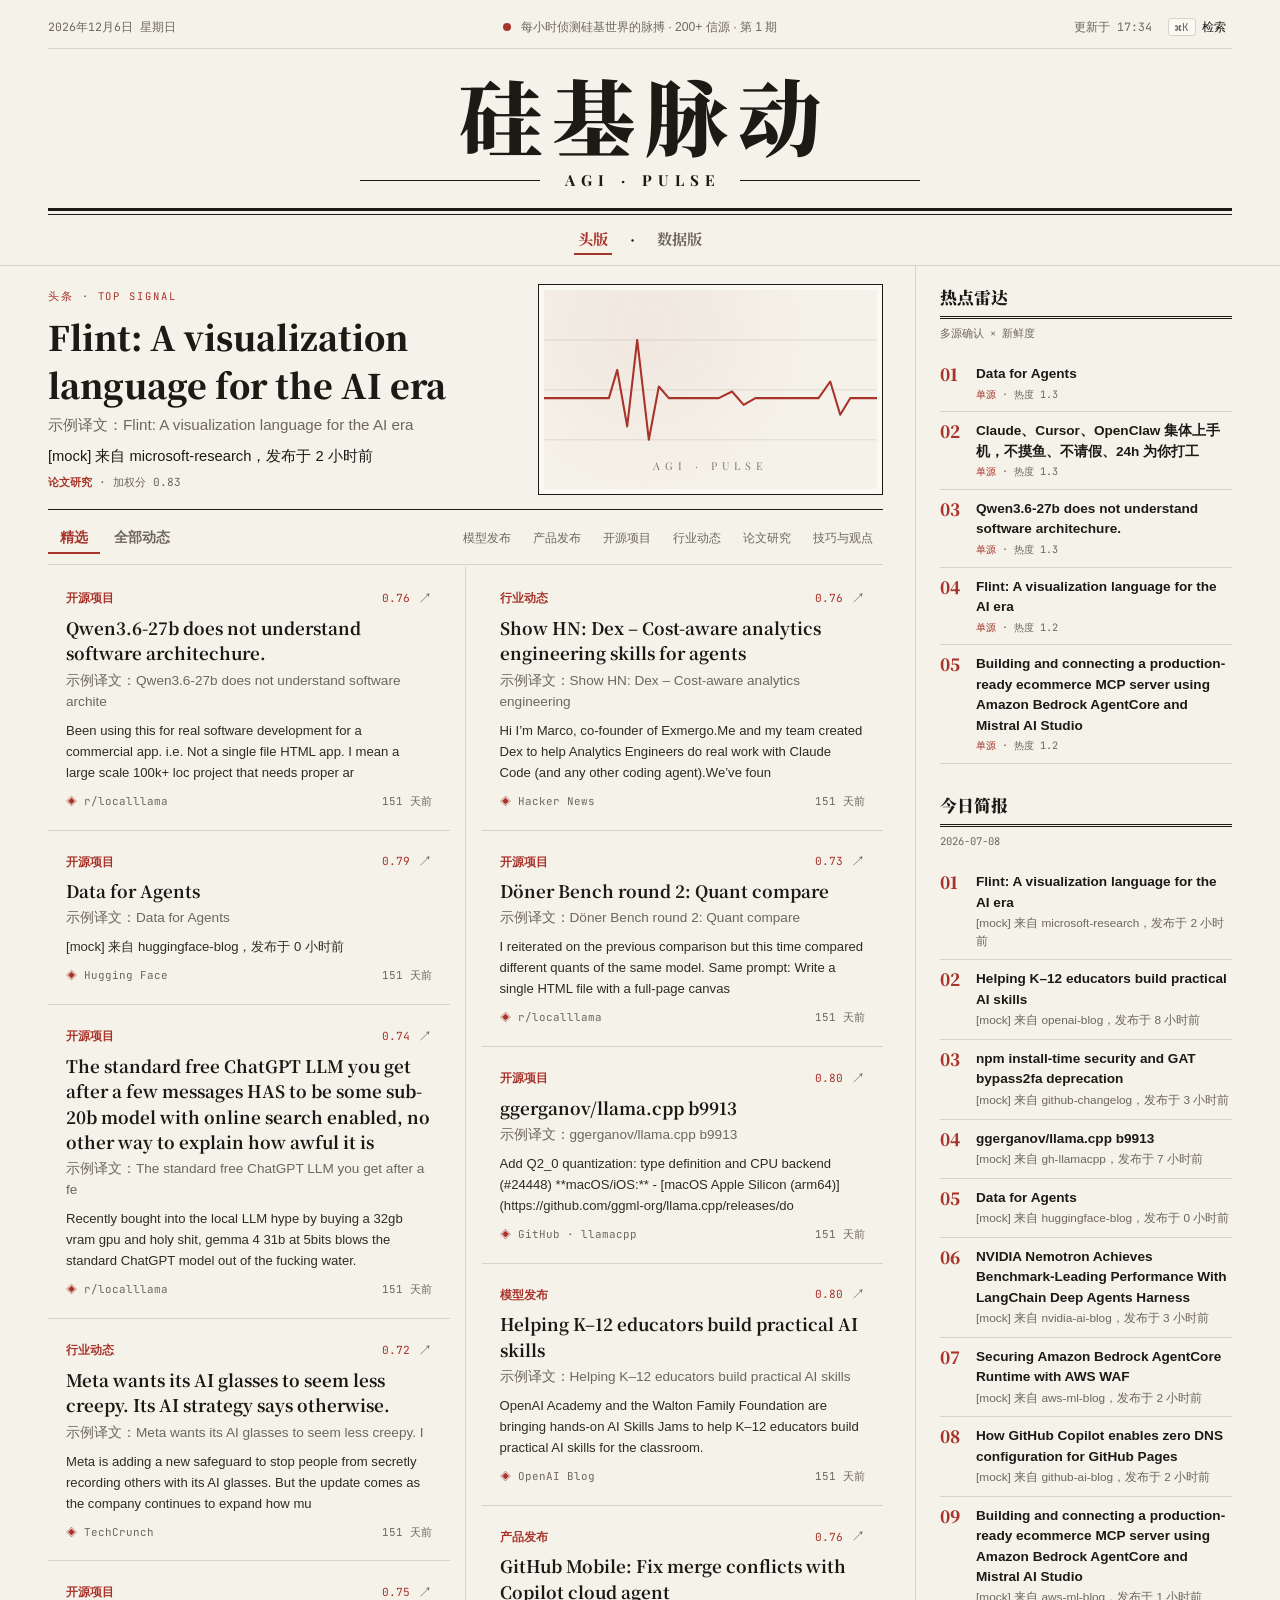
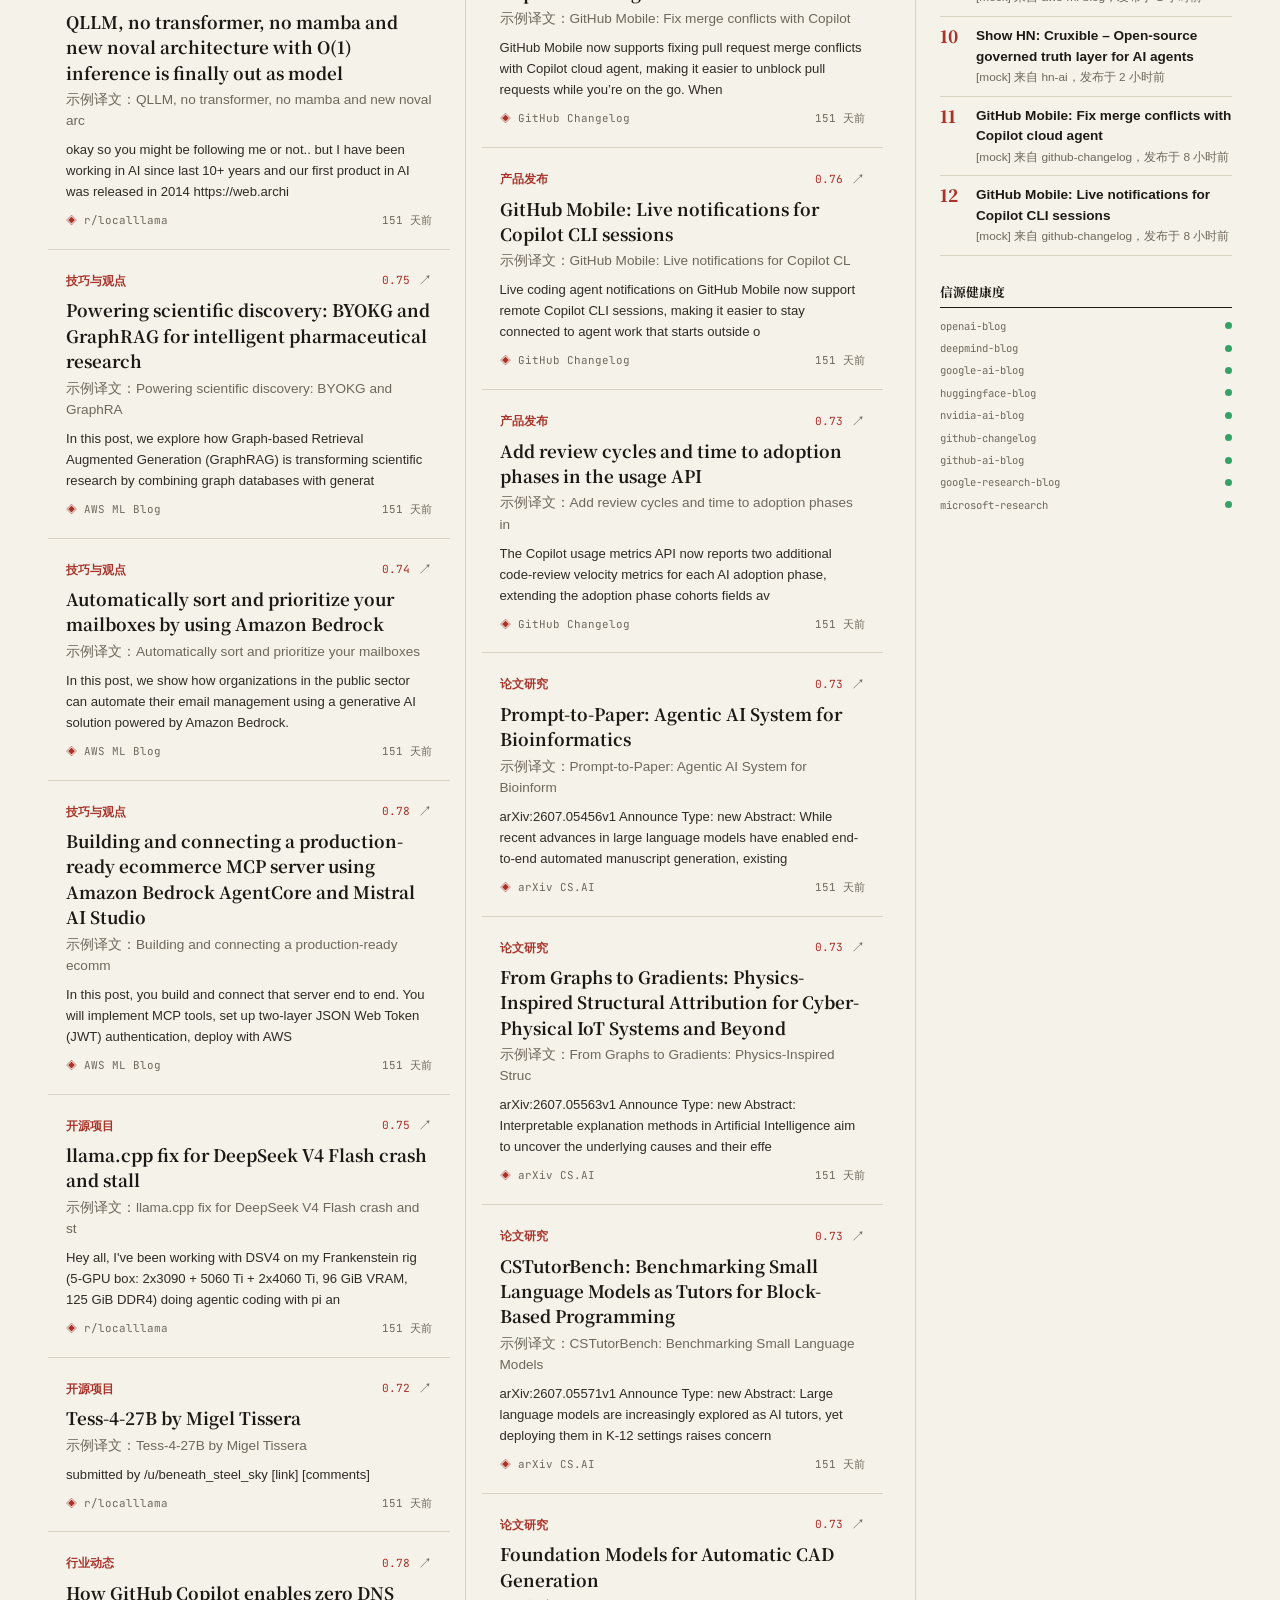
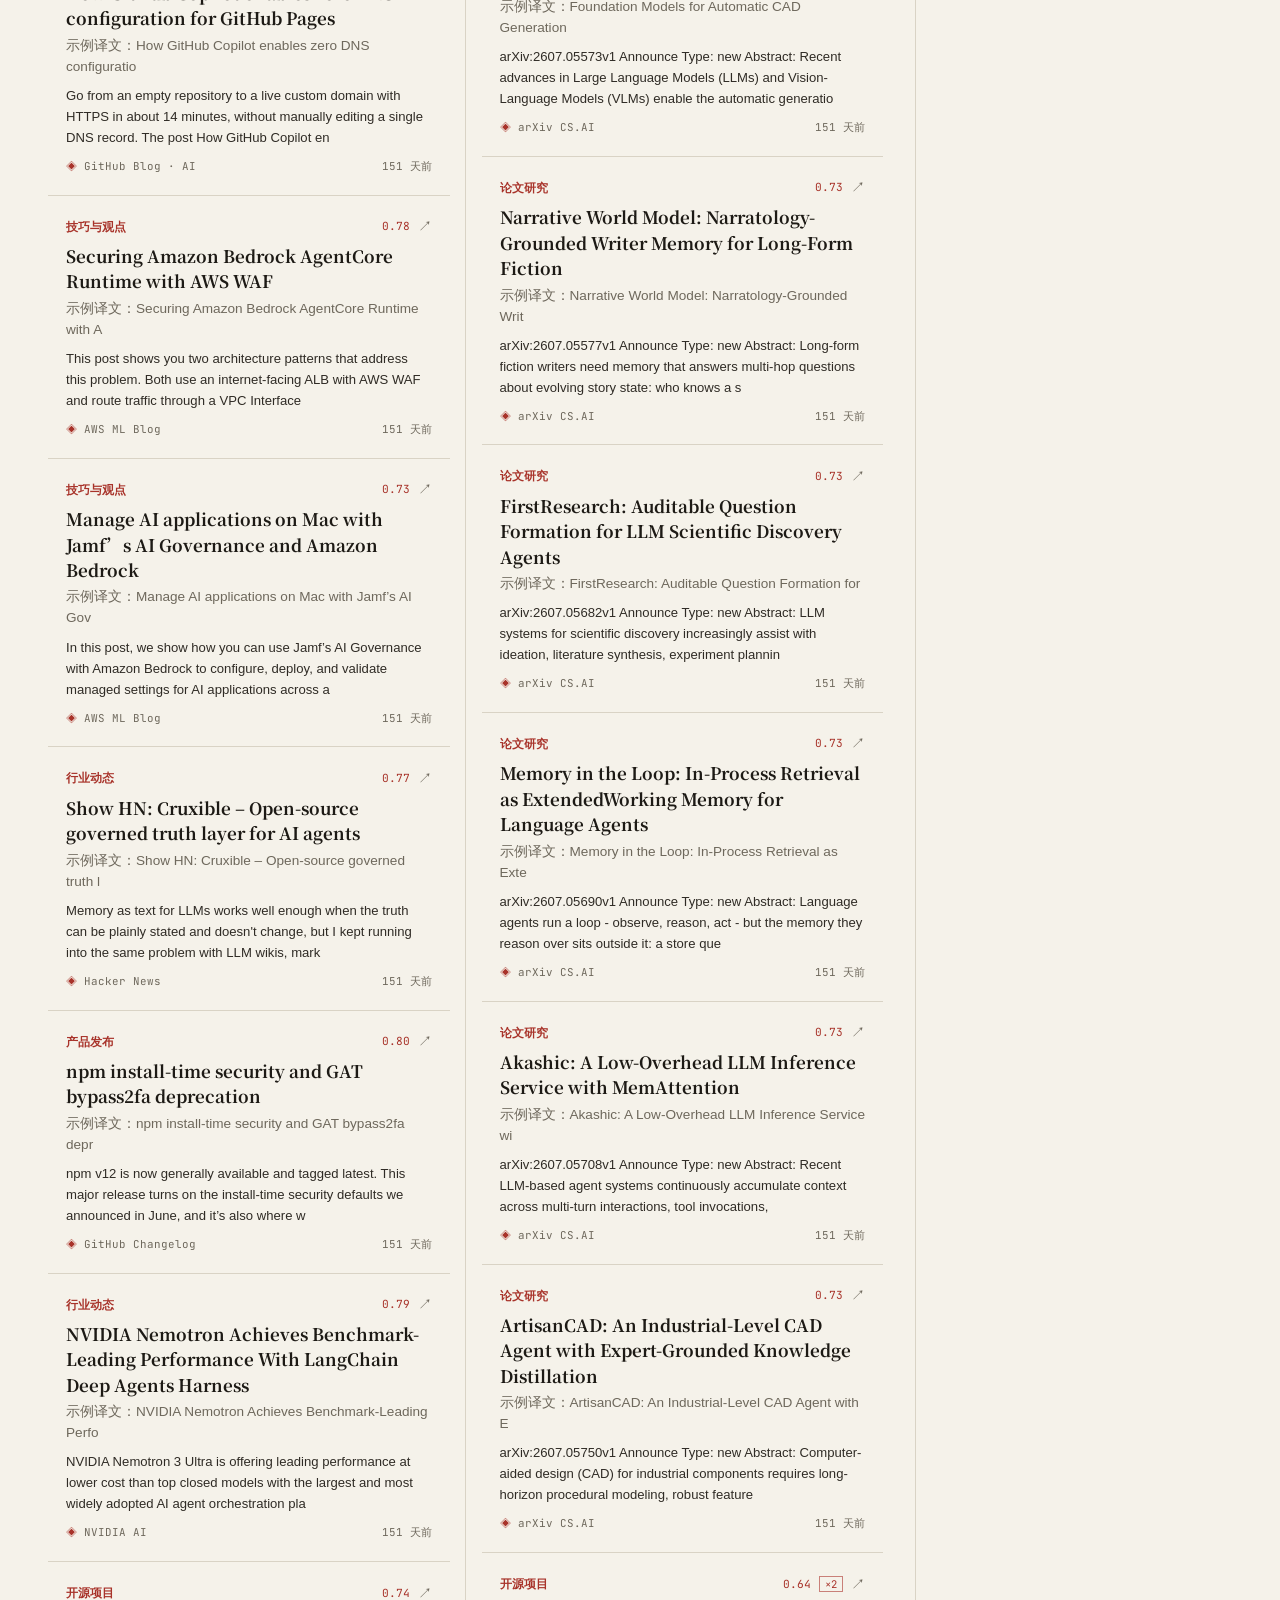
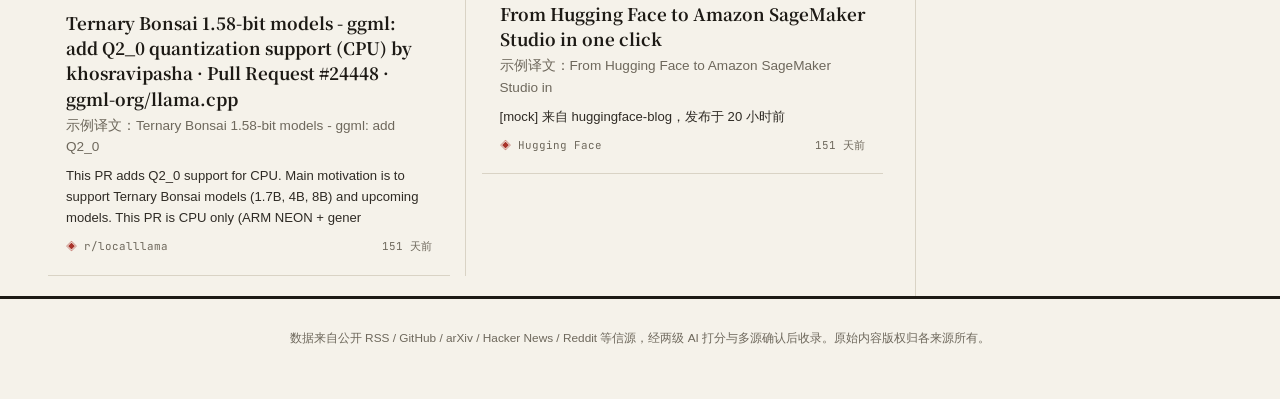
==== commit efcb4fdf: "style: move motto line into the top dateline strip" ====
--- a/site/index.html
+++ b/site/index.html
@@ -17,10 +17,16 @@
 <header class="masthead">
   <div class="masthead__dateline">
     <span id="dateline-date"></span>
-    <span class="masthead__updated" id="updated-at">读取中&hellip;</span>
-    <button class="btn-plain" id="palette-trigger" type="button" aria-haspopup="dialog" aria-controls="command-palette">
-      <span class="kbd">⌘K</span> 检索
-    </button>
+    <span class="masthead__motto">
+      <span class="pulse-dot" aria-hidden="true"></span>
+      每小时侦测硅基世界的脉搏 · 200+ 信源 · 第 <span id="issue-no">—</span> 期
+    </span>
+    <span class="masthead__dateline-right">
+      <span class="masthead__updated" id="updated-at">读取中&hellip;</span>
+      <button class="btn-plain" id="palette-trigger" type="button" aria-haspopup="dialog" aria-controls="command-palette">
+        <span class="kbd">⌘K</span> 检索
+      </button>
+    </span>
   </div>
 
   <h1 class="masthead__title">硅基脉动</h1>
@@ -30,11 +36,6 @@
     <span class="masthead__latin">AGI&nbsp;&middot;&nbsp;PULSE</span>
     <span class="masthead__rule"></span>
   </div>
-
-  <p class="masthead__motto">
-    <span class="pulse-dot" aria-hidden="true"></span>
-    每小时侦测硅基世界的脉搏 · 200+ 信源 · 第 <span id="issue-no">—</span> 期
-  </p>
 </header>
 
 <nav class="pages-nav" aria-label="版面导航">
--- a/site/css/style.css
+++ b/site/css/style.css
@@ -74,9 +74,9 @@
 .masthead { padding-top: 14px; }
 
 .masthead__dateline {
-  display: flex;
-  align-items: center;
-  justify-content: space-between;
+  display: grid;
+  grid-template-columns: 1fr auto 1fr;
+  align-items: center;
   gap: 12px;
   font-family: var(--font-mono);
   font-size: 0.72rem;
@@ -85,7 +85,17 @@
   padding-bottom: 8px;
 }
 
-.masthead__updated { margin-left: auto; }
+.masthead__dateline-right {
+  justify-self: end;
+  display: inline-flex;
+  align-items: center;
+  gap: 10px;
+}
+
+@media (max-width: 760px) {
+  .masthead__dateline { grid-template-columns: 1fr 1fr; }
+  .masthead__motto { grid-column: 1 / -1; order: 3; justify-self: center; margin-top: 4px; }
+}
 
 .btn-plain {
   display: inline-flex;
@@ -118,7 +128,7 @@
   align-items: center;
   gap: 18px;
   max-width: 560px;
-  margin: 0 auto;
+  margin: 0 auto 16px;
 }
 
 .masthead__rule { flex: 1; border-top: 1px solid var(--rule-dark); }
@@ -133,20 +143,22 @@
 }
 
 .masthead__motto {
+  justify-self: center;
   text-align: center;
-  font-size: 0.8rem;
-  color: var(--mist);
-  margin: 10px 0 14px;
+  font-family: var(--font-body);
+  font-size: 0.76rem;
+  color: var(--mist);
+  white-space: nowrap;
 }
 
 .pulse-dot {
   display: inline-block;
-  width: 9px;
-  height: 9px;
+  width: 8px;
+  height: 8px;
   border-radius: 50%;
   background: var(--accent);
-  margin-right: 8px;
-  vertical-align: 1px;
+  margin-right: 7px;
+  vertical-align: 0;
 }
 
 .pulse-dot.has-fresh { animation: pulse-beat 1.6s ease-in-out 4; }
@@ -520,12 +532,12 @@
 /* 头条：文字 + 配图两栏（报纸头版结构） */
 .lead {
   display: grid;
-  /* 文字58% / 图42%：图片顶满右列，避免中间留白 */
+  /* 文字58% / 图42%：窄缝隙让图文咬合更紧 */
   grid-template-columns: minmax(0, 58fr) minmax(280px, 42fr);
-  gap: 24px;
+  gap: 14px;
   align-items: center;
   border-bottom: 1px solid var(--rule-dark);
-  padding-bottom: 16px;
+  padding-bottom: 14px;
   margin-bottom: 4px;
 }
 @media (max-width: 720px) {
@@ -552,14 +564,12 @@
 }
 .lead__title a:hover { color: var(--accent); }
 
-/* 英文原题副题行：斜体拉丁衬线，报纸 deck style */
+/* 中文译题副题行：英文原题为主标题时，译文附于其下 */
 .lead__orig {
   margin: 2px 0 8px;
-  font-family: var(--font-latin-serif);
-  font-style: italic;
-  font-weight: 500;
-  font-size: 0.98rem;
-  line-height: 1.5;
+  font-family: var(--font-body);
+  font-size: 0.95rem;
+  line-height: 1.55;
   color: var(--mist);
 }
 
@@ -640,7 +650,7 @@
 
 /* 卡片：AGI Hunt 式结构 —— 顶行 / 标题 / 副题 / 配图 / 摘要 / 底行 */
 .feed-card {
-  padding: 16px 6px 14px;
+  padding: 22px 18px 20px;
   border-bottom: 1px solid var(--rule);
   break-inside: avoid;
   -webkit-column-break-inside: avoid;
@@ -709,18 +719,16 @@
   line-height: 1.5;
   color: var(--ink);
   text-decoration: none;
-  margin-bottom: 3px;
+  margin-bottom: 4px;
 }
 .feed-card__title:hover { color: var(--accent); }
 
-/* 英文原题副题行：斜体拉丁衬线（主标题为中文译题时出现） */
+/* 中文译题副题行：英文原题为主标题时，译文以小一号正文体附于其下 */
 .feed-card__deck {
-  margin: 0 0 6px;
-  font-family: var(--font-latin-serif);
-  font-style: italic;
-  font-weight: 500;
-  font-size: 0.84rem;
-  line-height: 1.5;
+  margin: 0 0 8px;
+  font-family: var(--font-body);
+  font-size: 0.85rem;
+  line-height: 1.55;
   color: var(--mist);
 }
 
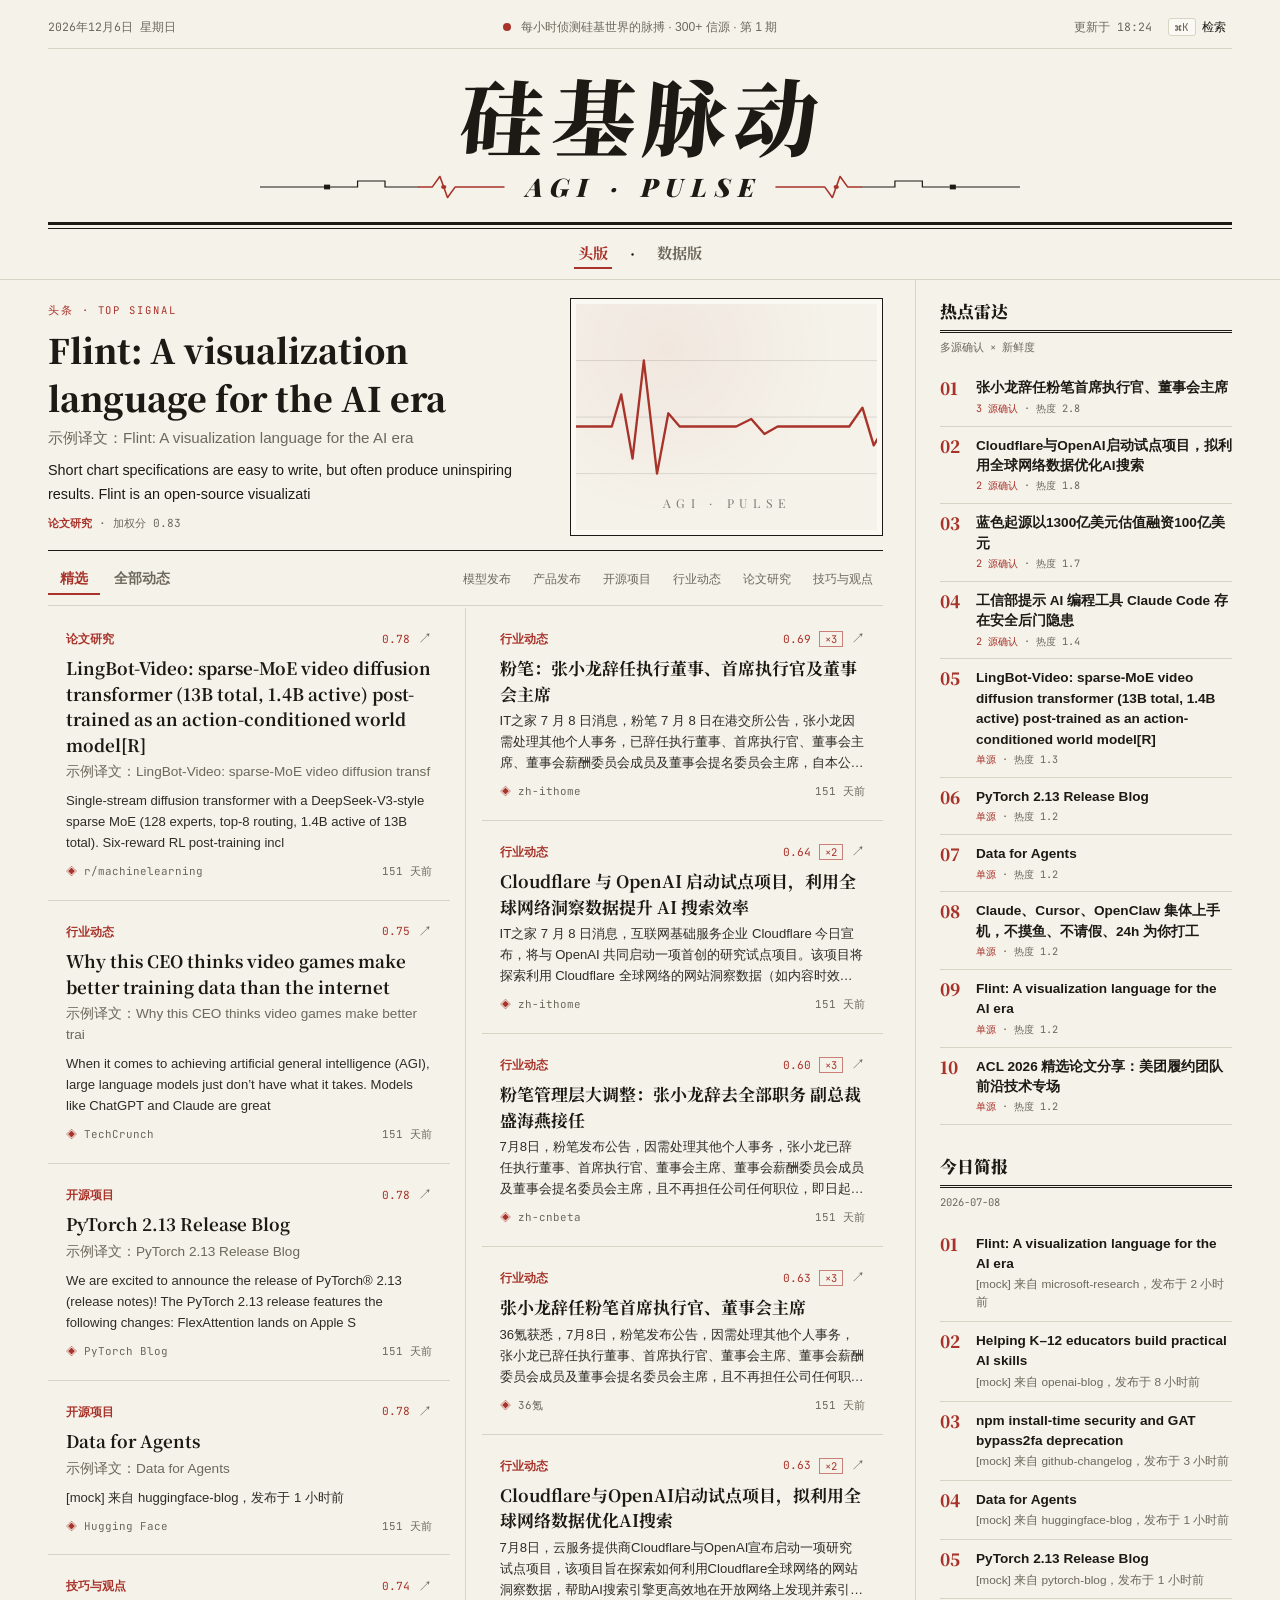
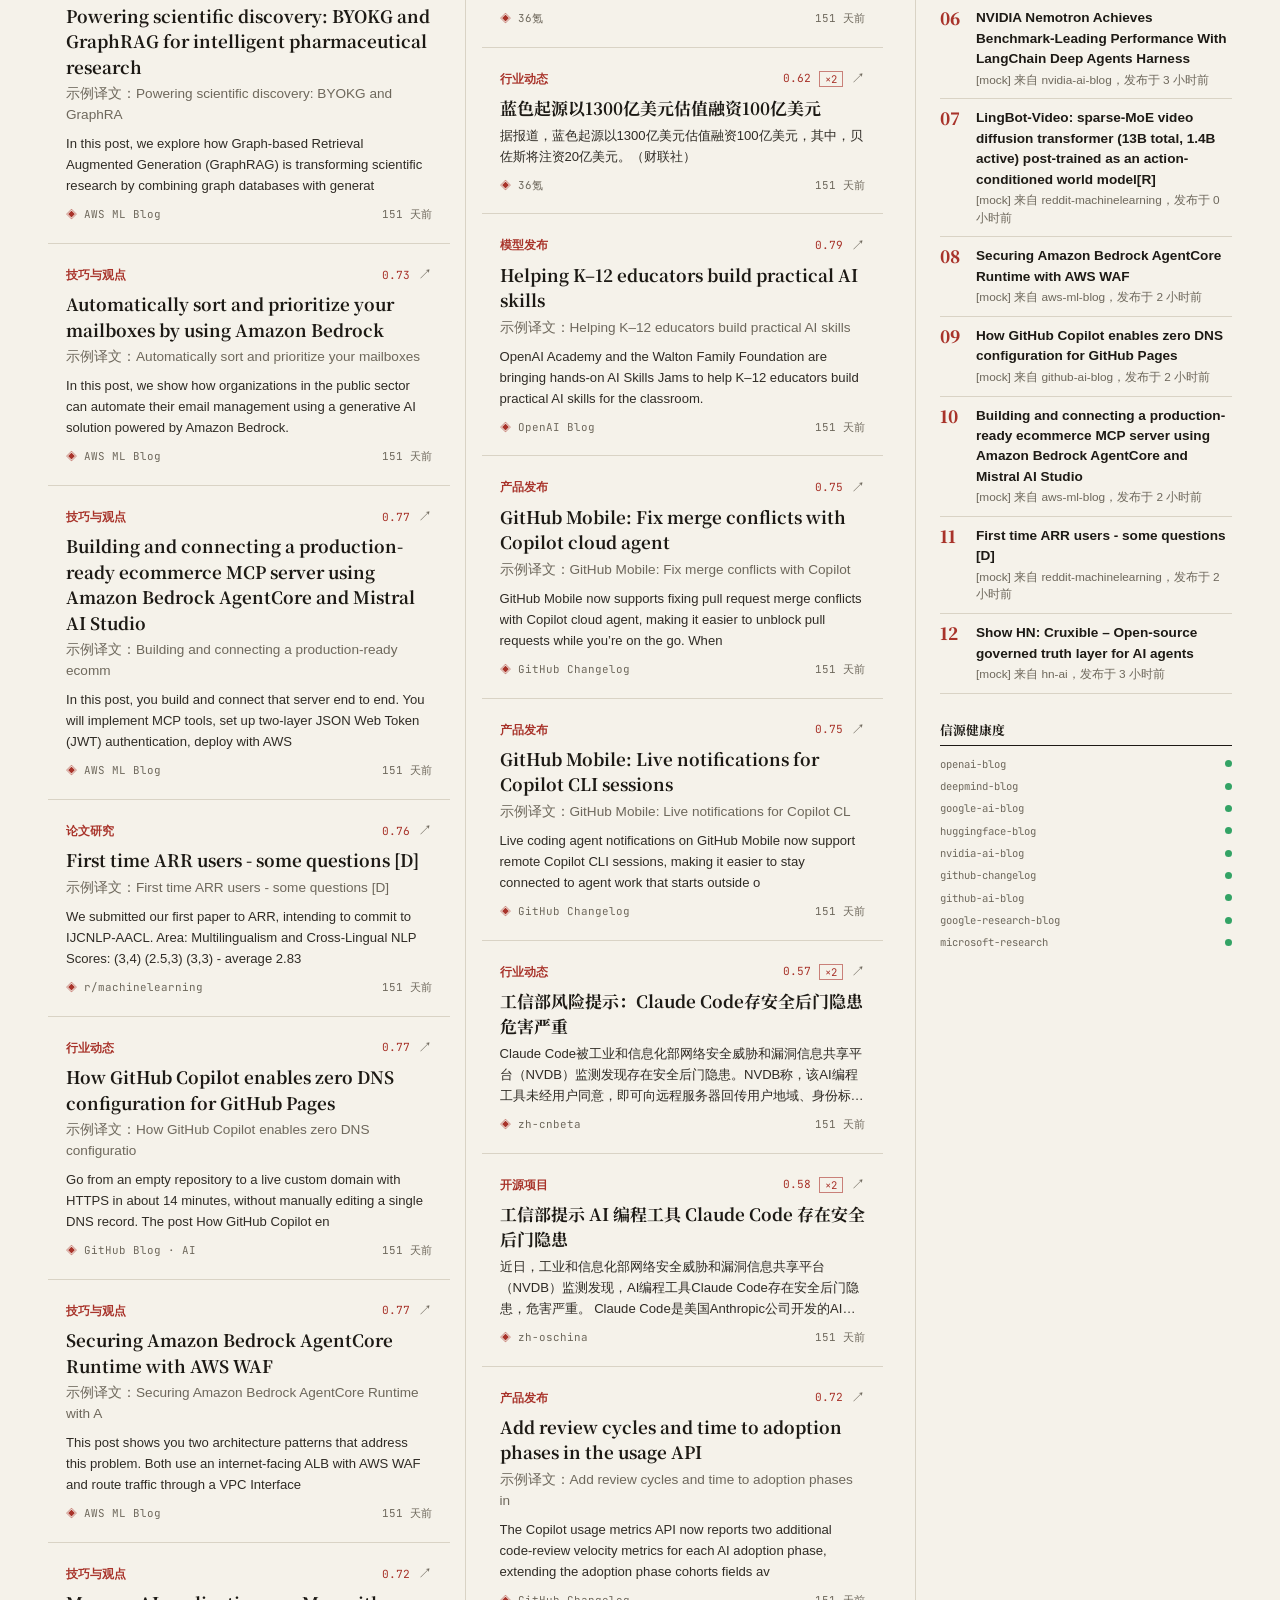
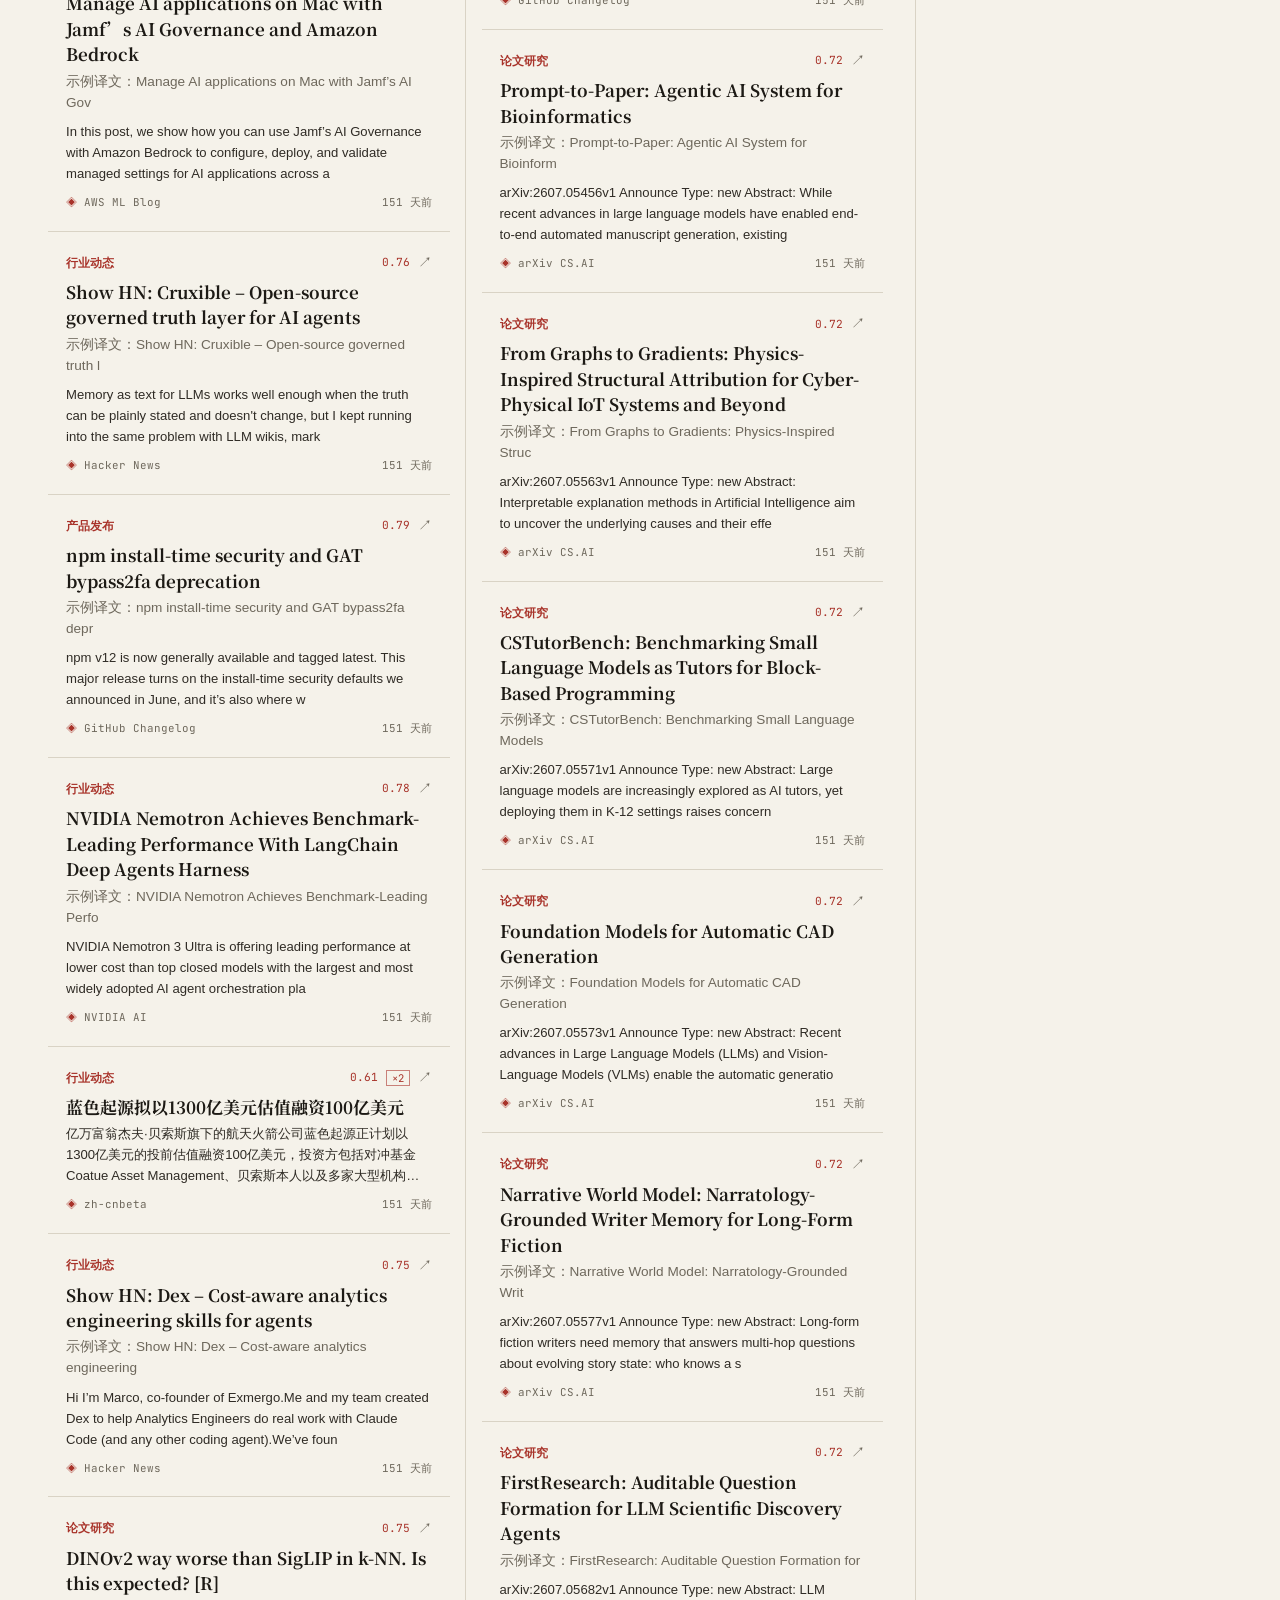
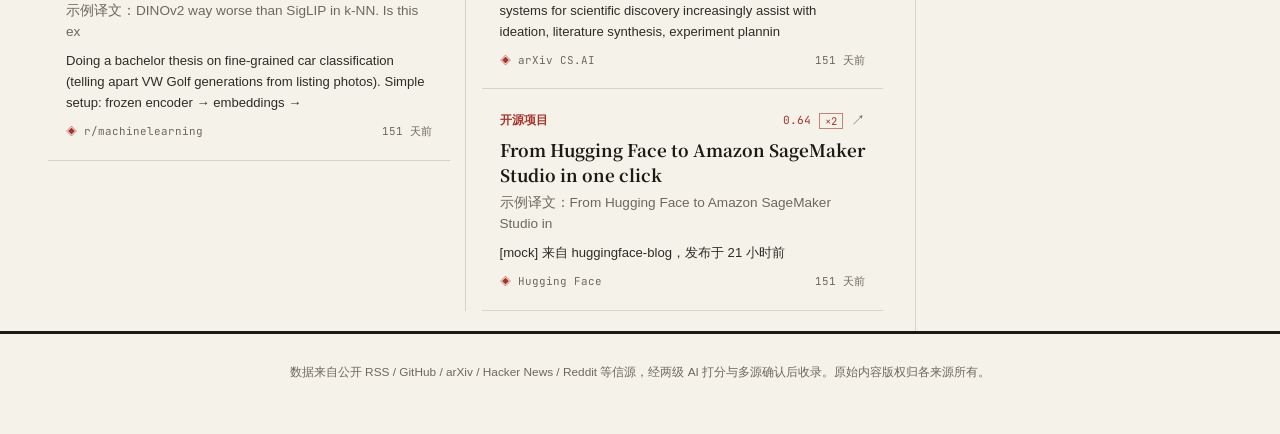
==== commit 0b5f507b: "feat: 100 Chinese sources (308 total), pulse-trace masthead, lead/radar tweaks - sources: batch-prob" ====
--- a/site/index.html
+++ b/site/index.html
@@ -4,11 +4,11 @@
 <meta charset="UTF-8">
 <meta name="viewport" content="width=device-width, initial-scale=1.0">
 <title>硅基脉动 · AGI Pulse</title>
-<meta name="description" content="捕捉硅基世界的每一次脉动：200+ 信源聚合，多源确认、四维打分、故事合并、日周月趋势，24 小时 AGI 信号频谱。">
+<meta name="description" content="捕捉硅基世界的每一次脉动：300+ 信源聚合，多源确认、四维打分、故事合并、日周月趋势，24 小时 AGI 信号频谱。">
 <link rel="icon" href="data:,">
 <link rel="preconnect" href="https://fonts.googleapis.com">
 <link rel="preconnect" href="https://fonts.gstatic.com" crossorigin>
-<link href="https://fonts.googleapis.com/css2?family=Noto+Serif+SC:wght@600;700;900&family=Playfair+Display:ital,wght@0,700;0,900;1,500;1,600&family=JetBrains+Mono:wght@400;500;600&display=swap" rel="stylesheet">
+<link href="https://fonts.googleapis.com/css2?family=Noto+Serif+SC:wght@600;700;900&family=Playfair+Display:ital,wght@0,700;0,900;1,600;1,700;1,900&family=JetBrains+Mono:wght@400;500;600&display=swap" rel="stylesheet">
 <link rel="stylesheet" href="css/style.css">
 </head>
 <body>
@@ -19,7 +19,7 @@
     <span id="dateline-date"></span>
     <span class="masthead__motto">
       <span class="pulse-dot" aria-hidden="true"></span>
-      每小时侦测硅基世界的脉搏 · 200+ 信源 · 第 <span id="issue-no">—</span> 期
+      每小时侦测硅基世界的脉搏 · 300+ 信源 · 第 <span id="issue-no">—</span> 期
     </span>
     <span class="masthead__dateline-right">
       <span class="masthead__updated" id="updated-at">读取中&hellip;</span>
@@ -32,9 +32,19 @@
   <h1 class="masthead__title">硅基脉动</h1>
 
   <div class="masthead__latin-row" aria-hidden="true">
-    <span class="masthead__rule"></span>
+    <svg class="masthead__trace" viewBox="0 0 320 44" preserveAspectRatio="none" aria-hidden="true">
+      <path class="trace-circuit" d="M0,22 H84 M92,22 H128 V12 H164 V22 H208" />
+      <rect class="trace-pad" x="84" y="18" width="8" height="8" />
+      <path class="trace-ekg" d="M208,22 L226,22 L236,4 L246,40 L256,22 L320,22" />
+      <circle class="trace-beat" cx="241" cy="22" r="3.5" />
+    </svg>
     <span class="masthead__latin">AGI&nbsp;&middot;&nbsp;PULSE</span>
-    <span class="masthead__rule"></span>
+    <svg class="masthead__trace masthead__trace--flip" viewBox="0 0 320 44" preserveAspectRatio="none" aria-hidden="true">
+      <path class="trace-circuit" d="M0,22 H84 M92,22 H128 V12 H164 V22 H208" />
+      <rect class="trace-pad" x="84" y="18" width="8" height="8" />
+      <path class="trace-ekg" d="M208,22 L226,22 L236,4 L246,40 L256,22 L320,22" />
+      <circle class="trace-beat" cx="241" cy="22" r="3.5" />
+    </svg>
   </div>
 </header>
 
--- a/site/css/style.css
+++ b/site/css/style.css
@@ -116,30 +116,71 @@
   font-weight: 900;
   font-size: clamp(3rem, 8vw, 5.2rem);
   line-height: 1.15;
-  letter-spacing: 0.12em;
+  letter-spacing: 0.1em;
   text-align: center;
-  margin: 18px 0 6px;
+  margin: 18px 0 4px;
   /* 视觉补偿：letter-spacing 会在末字后多出一段空隙 */
-  text-indent: 0.12em;
+  text-indent: 0.1em;
+  /* 动感：整字前倾，如脉冲上升沿 */
+  transform: skewX(-5deg);
 }
 
 .masthead__latin-row {
   display: flex;
   align-items: center;
-  gap: 18px;
-  max-width: 560px;
+  gap: 14px;
+  max-width: 760px;
   margin: 0 auto 16px;
 }
 
-.masthead__rule { flex: 1; border-top: 1px solid var(--rule-dark); }
+/* 电路走线渐变为心电波形：硅基(焊盘+直角轨) → 脉动(心电尖峰) */
+.masthead__trace {
+  flex: 1;
+  height: 26px;
+  min-width: 60px;
+  overflow: visible;
+}
+
+.masthead__trace--flip { transform: scaleX(-1); }
+
+.trace-circuit {
+  fill: none;
+  stroke: var(--rule-dark);
+  stroke-width: 1.6;
+}
+
+.trace-pad { fill: var(--rule-dark); }
+
+.trace-ekg {
+  fill: none;
+  stroke: var(--accent);
+  stroke-width: 2.2;
+  stroke-linejoin: round;
+  stroke-linecap: round;
+}
+
+.trace-beat {
+  fill: var(--accent);
+  transform-box: fill-box;
+  transform-origin: center;
+  animation: trace-beat 2s ease-in-out infinite;
+}
+
+@keyframes trace-beat {
+  0%, 100% { transform: scale(1); opacity: 0.9; }
+  18% { transform: scale(1.9); opacity: 0.35; }
+  36% { transform: scale(1); opacity: 0.9; }
+}
 
 .masthead__latin {
   font-family: var(--font-latin-serif);
-  font-weight: 700;
-  font-size: 0.95rem;
-  letter-spacing: 0.42em;
-  text-indent: 0.42em;
+  font-style: italic;
+  font-weight: 900;
+  font-size: clamp(1.15rem, 2.4vw, 1.6rem);
+  letter-spacing: 0.3em;
+  text-indent: 0.3em;
   white-space: nowrap;
+  color: var(--ink);
 }
 
 .masthead__motto {
@@ -532,10 +573,11 @@
 /* 头条：文字 + 配图两栏（报纸头版结构） */
 .lead {
   display: grid;
-  /* 文字58% / 图42%：窄缝隙让图文咬合更紧 */
-  grid-template-columns: minmax(0, 58fr) minmax(280px, 42fr);
-  gap: 14px;
-  align-items: center;
+  /* 图列改窄(4:3更高的画幅)，整块更瘦高 */
+  grid-template-columns: minmax(0, 62fr) minmax(230px, 38fr);
+  gap: 10px;
+  align-items: center;
+  max-width: 980px;
   border-bottom: 1px solid var(--rule-dark);
   padding-bottom: 14px;
   margin-bottom: 4px;
@@ -573,7 +615,15 @@
   color: var(--mist);
 }
 
-.lead__reason { margin: 4px 0 6px; font-size: 0.92rem; }
+.lead__reason {
+  margin: 4px 0 8px;
+  font-size: 0.9rem;
+  line-height: 1.7;
+  display: -webkit-box;
+  -webkit-line-clamp: 4;
+  -webkit-box-orient: vertical;
+  overflow: hidden;
+}
 
 .lead__meta {
   margin: 0;
@@ -593,7 +643,7 @@
 .lead__img {
   display: block;
   width: 100%;
-  aspect-ratio: 5 / 3;
+  aspect-ratio: 4 / 3;
   object-fit: cover;
   filter: saturate(0.92) contrast(1.02);
 }
@@ -601,7 +651,7 @@
 .lead__placeholder {
   display: block;
   width: 100%;
-  aspect-ratio: 5 / 3;
+  aspect-ratio: 4 / 3;
   color: var(--ink);
   background:
     radial-gradient(circle at 30% 20%, color-mix(in srgb, var(--accent) 6%, transparent), transparent 60%),
@@ -1004,4 +1054,5 @@
   .feed-card { animation: none; opacity: 1; transform: none; }
   .momentum-row__bar { animation: none; }
   .pulse-dot.has-fresh { animation: none; }
-}
+  .trace-beat { animation: none; }
+}
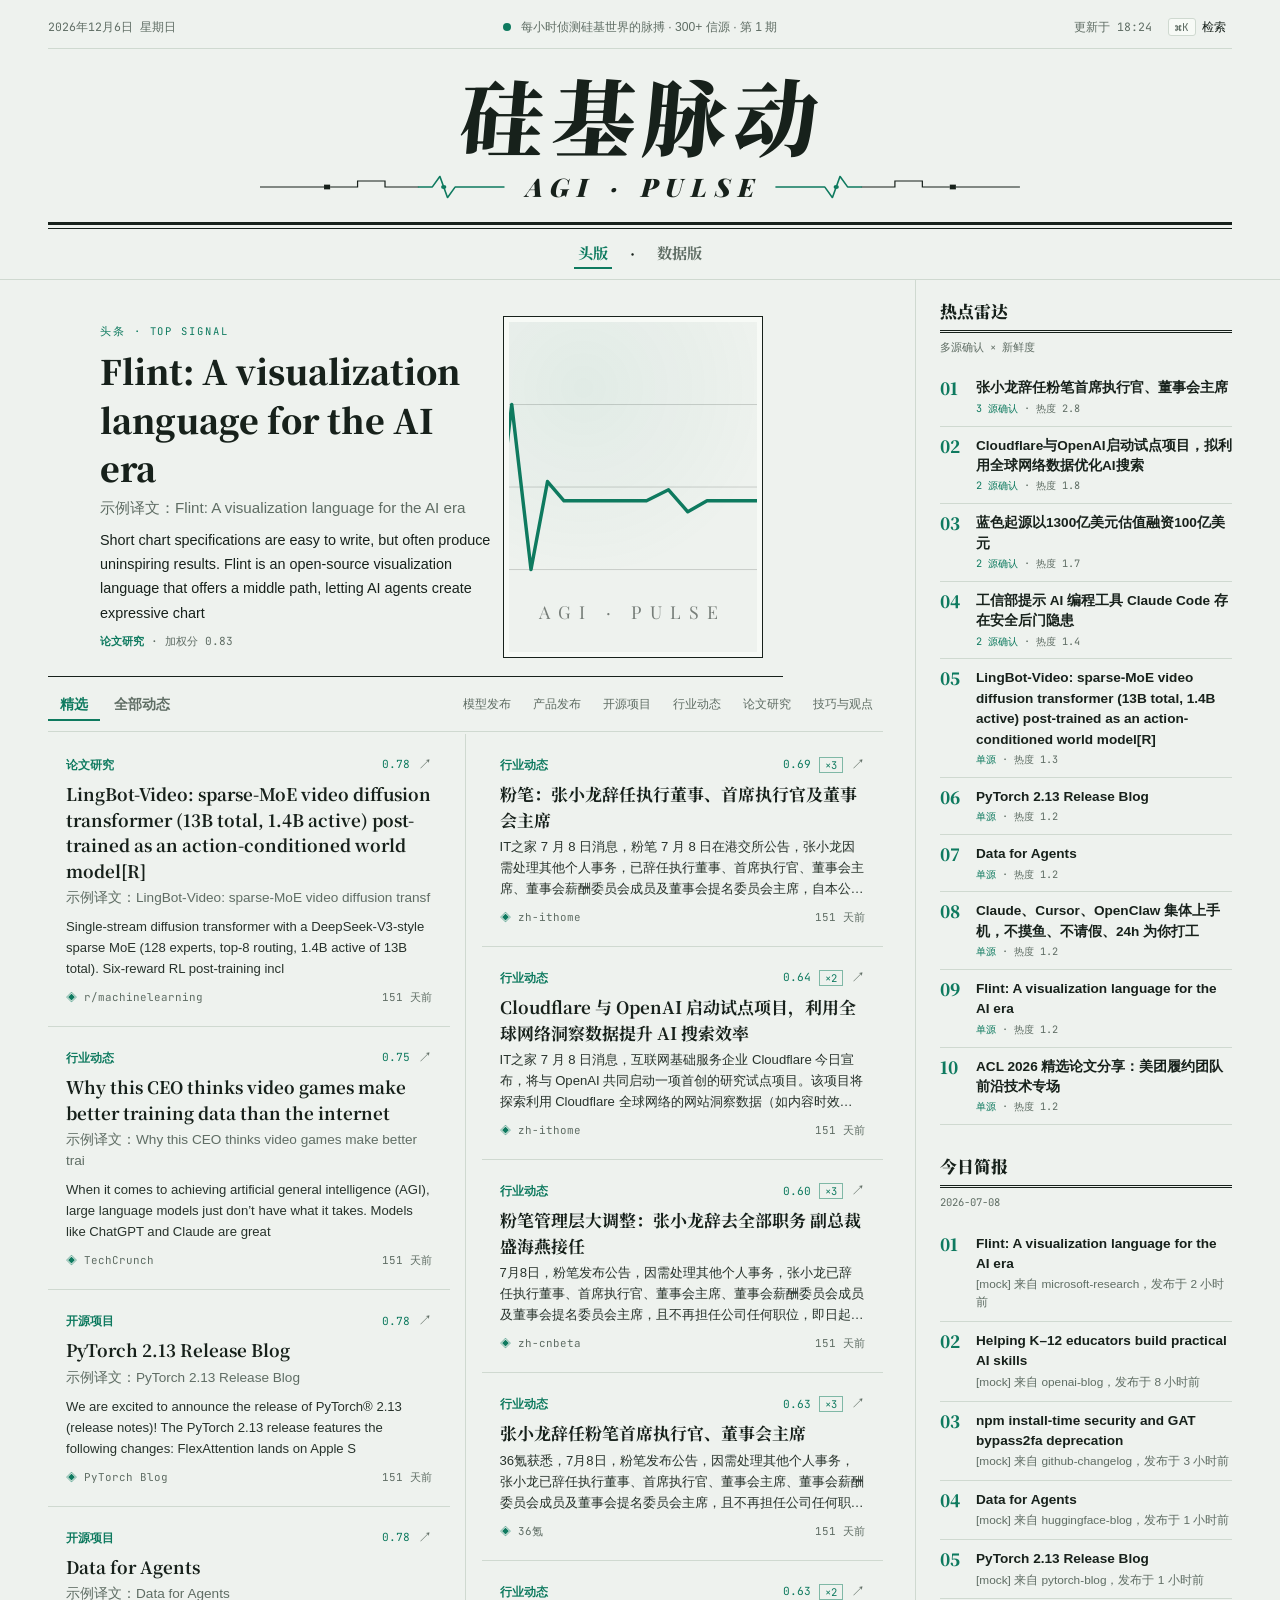
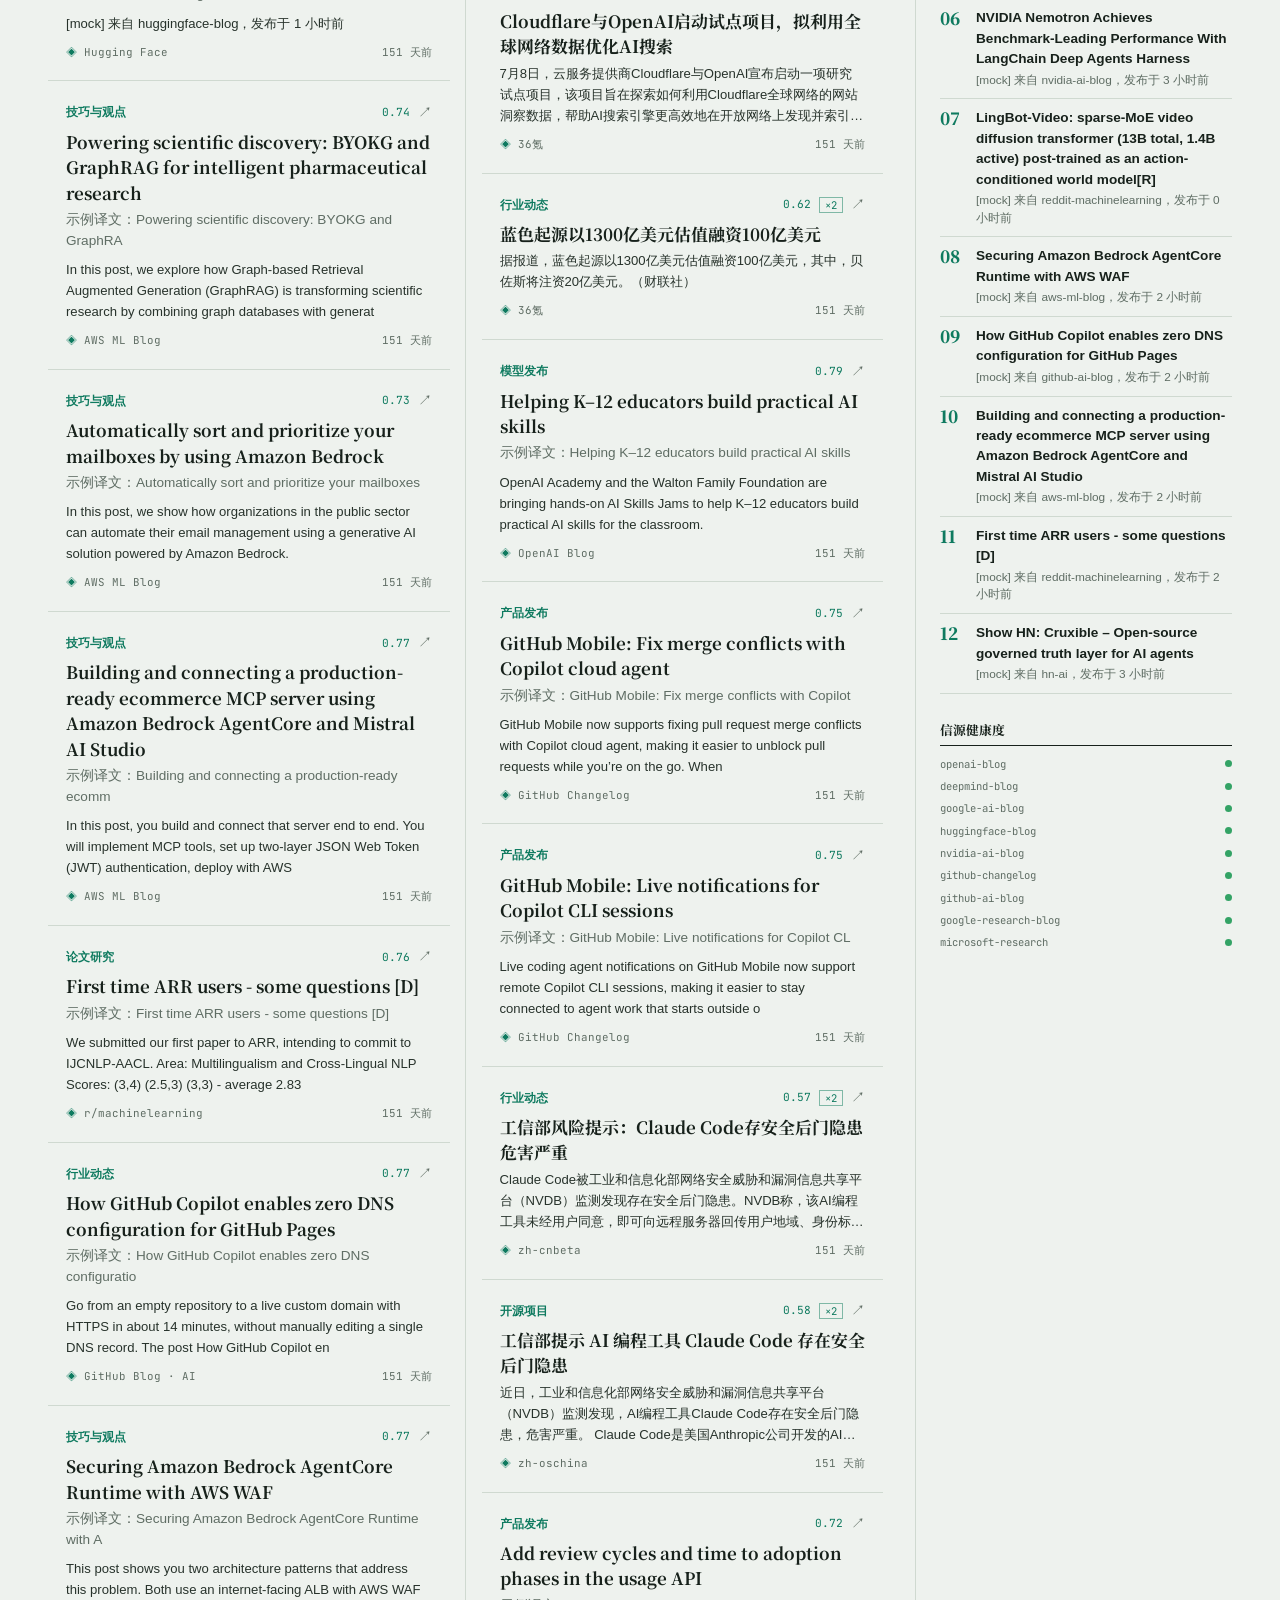
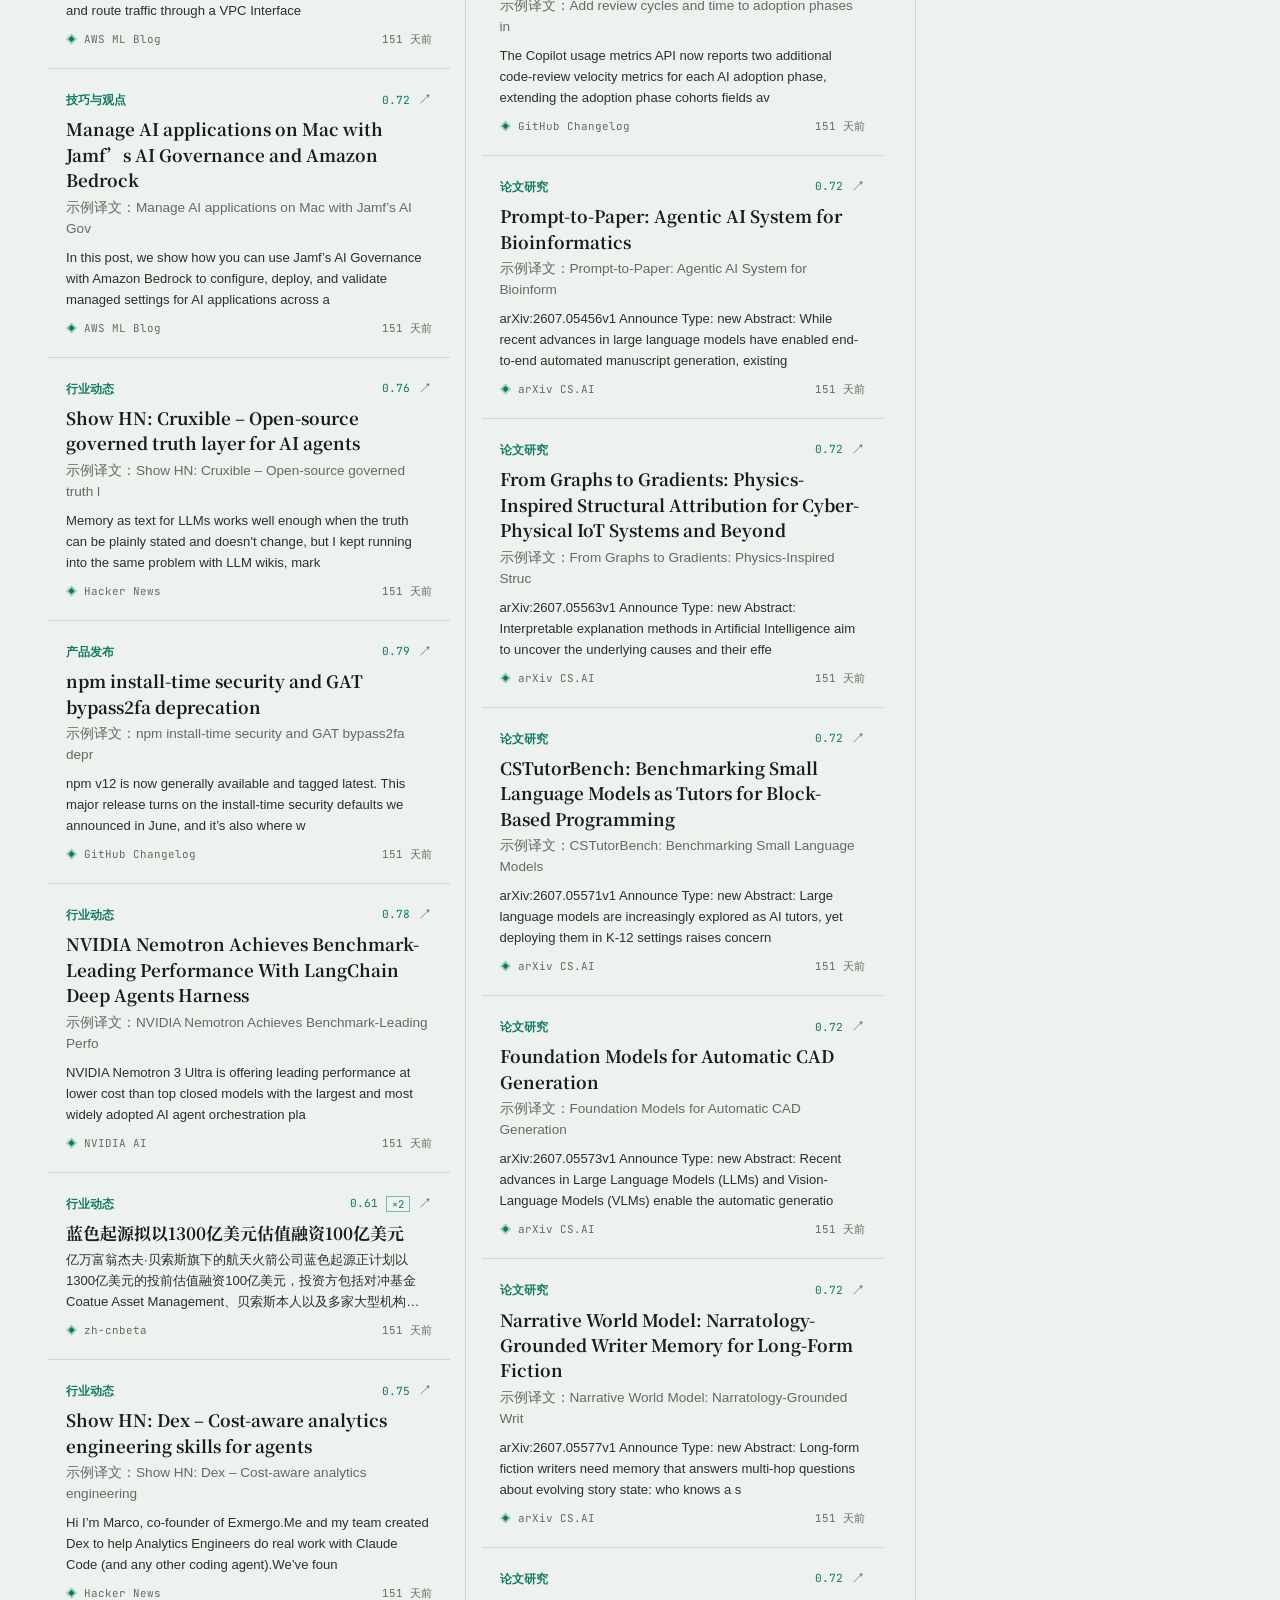
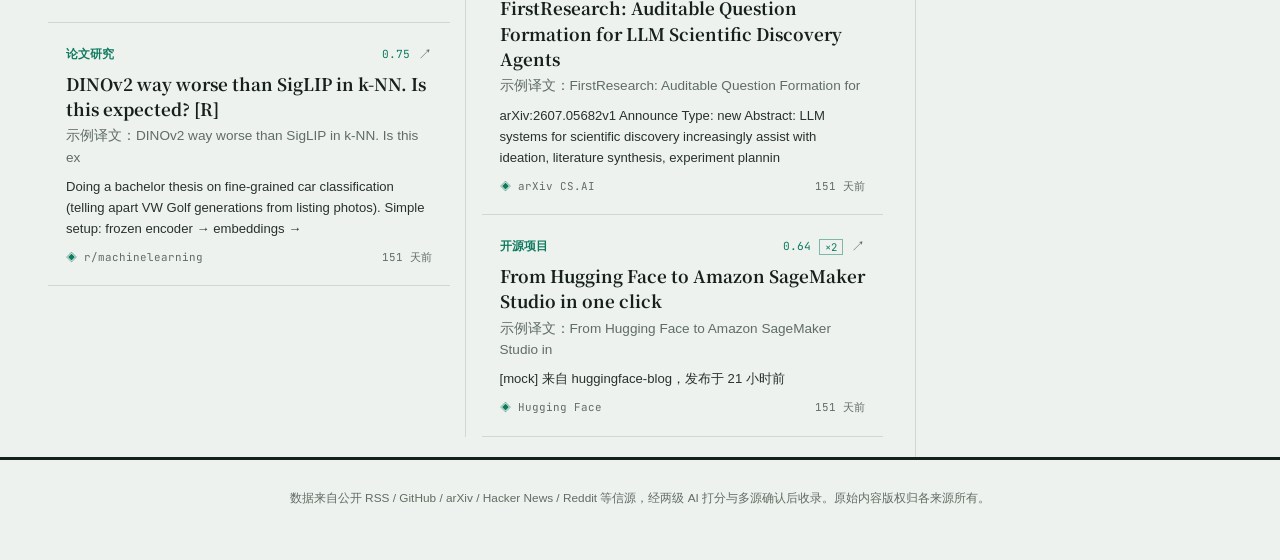
==== commit a1c2e99d: "design: celadon-circuit palette replaces vermilion (user pick from 3) Cool gray-green PCB-substrate " ====
--- a/site/index.html
+++ b/site/index.html
@@ -74,7 +74,7 @@
             <line x1="0" y1="180" x2="400" y2="180"/>
           </g>
           <polyline points="0,130 60,130 78,130 88,96 100,164 112,60 126,180 138,116 150,130 210,130 226,122 240,138 254,130 330,130 344,110 356,150 368,130 400,130"
-            fill="none" stroke="#a8332a" stroke-width="2.5" stroke-linejoin="round" stroke-linecap="round"/>
+            fill="none" stroke="#0e7a5f" stroke-width="2.5" stroke-linejoin="round" stroke-linecap="round"/>
           <text x="200" y="216" text-anchor="middle" font-family="Playfair Display, serif" font-size="13" letter-spacing="6" fill="currentColor" opacity="0.55">AGI · PULSE</text>
         </svg>
       </figure>
--- a/site/css/style.css
+++ b/site/css/style.css
@@ -1,18 +1,18 @@
 /* ==========================================================================
-   硅基脉动 · AGI Pulse — 中文报纸头版风格（参考 AGI Hunt 的 broadsheet 方向）
-   米白纸面 / 墨黑正文 / 朱红强调 / 衬线刊头与标题 / 细线分栏
+   硅基脉动 · AGI Pulse — 中文报纸头版风格 · 青瓷·电路配色
+   冷灰绿纸面（PCB基板底色）/ 墨绿黑正文 / 深松石绿强调 / 衬线刊头 / 细线分栏
    分类数据色沿用经 CVD+对比度校验的六色（对比度 WARN 的救济 = 色块旁始终有文字标签）
    ========================================================================== */
 
 :root {
-  --bg: #f5f2ea;            /* 纸面米白 */
-  --panel: #fbf9f4;         /* 卡片纸面（略亮） */
-  --ink: #1d1a15;           /* 墨黑（暖调） */
-  --mist: #6e685c;          /* 次要文字（暖灰） */
-  --rule: #d9d3c5;          /* 细分隔线 */
-  --rule-dark: #1d1a15;     /* 刊头粗线 */
-  --accent: #a8332a;        /* 朱红 */
-  --accent-soft: #c98079;
+  --bg: #eef2ee;            /* 纸面：冷灰绿（电路基板） */
+  --panel: #f7faf6;         /* 卡片纸面（略亮） */
+  --ink: #17211b;           /* 墨绿黑 */
+  --mist: #5f6d64;          /* 次要文字（灰绿） */
+  --rule: #cfd9d0;          /* 细分隔线 */
+  --rule-dark: #17211b;     /* 刊头粗线 */
+  --accent: #0e7a5f;        /* 深松石绿（青瓷） */
+  --accent-soft: #7fb8a6;
 
   --font-serif: "Noto Serif SC", "Songti SC", "STSong", "SimSun", "Playfair Display", serif;
   --font-latin-serif: "Playfair Display", "Noto Serif SC", serif;
@@ -573,13 +573,13 @@
 /* 头条：文字 + 配图两栏（报纸头版结构） */
 .lead {
   display: grid;
-  /* 图列改窄(4:3更高的画幅)，整块更瘦高 */
-  grid-template-columns: minmax(0, 62fr) minmax(230px, 38fr);
-  gap: 10px;
-  align-items: center;
-  max-width: 980px;
+  /* 瘦高头版头条：限宽735、竖幅配图、四周留白 */
+  grid-template-columns: minmax(0, 62fr) minmax(220px, 38fr);
+  gap: 12px;
+  align-items: center;
+  max-width: 735px;
   border-bottom: 1px solid var(--rule-dark);
-  padding-bottom: 14px;
+  padding: 18px 20px;
   margin-bottom: 4px;
 }
 @media (max-width: 720px) {
@@ -615,12 +615,14 @@
   color: var(--mist);
 }
 
+.lead__text { padding-left: 2em; }  /* 文字块整体左缩进2字符列 */
+
 .lead__reason {
   margin: 4px 0 8px;
   font-size: 0.9rem;
   line-height: 1.7;
   display: -webkit-box;
-  -webkit-line-clamp: 4;
+  -webkit-line-clamp: 8;
   -webkit-box-orient: vertical;
   overflow: hidden;
 }
@@ -643,7 +645,7 @@
 .lead__img {
   display: block;
   width: 100%;
-  aspect-ratio: 4 / 3;
+  aspect-ratio: 3 / 4;
   object-fit: cover;
   filter: saturate(0.92) contrast(1.02);
 }
@@ -651,7 +653,7 @@
 .lead__placeholder {
   display: block;
   width: 100%;
-  aspect-ratio: 4 / 3;
+  aspect-ratio: 3 / 4;
   color: var(--ink);
   background:
     radial-gradient(circle at 30% 20%, color-mix(in srgb, var(--accent) 6%, transparent), transparent 60%),
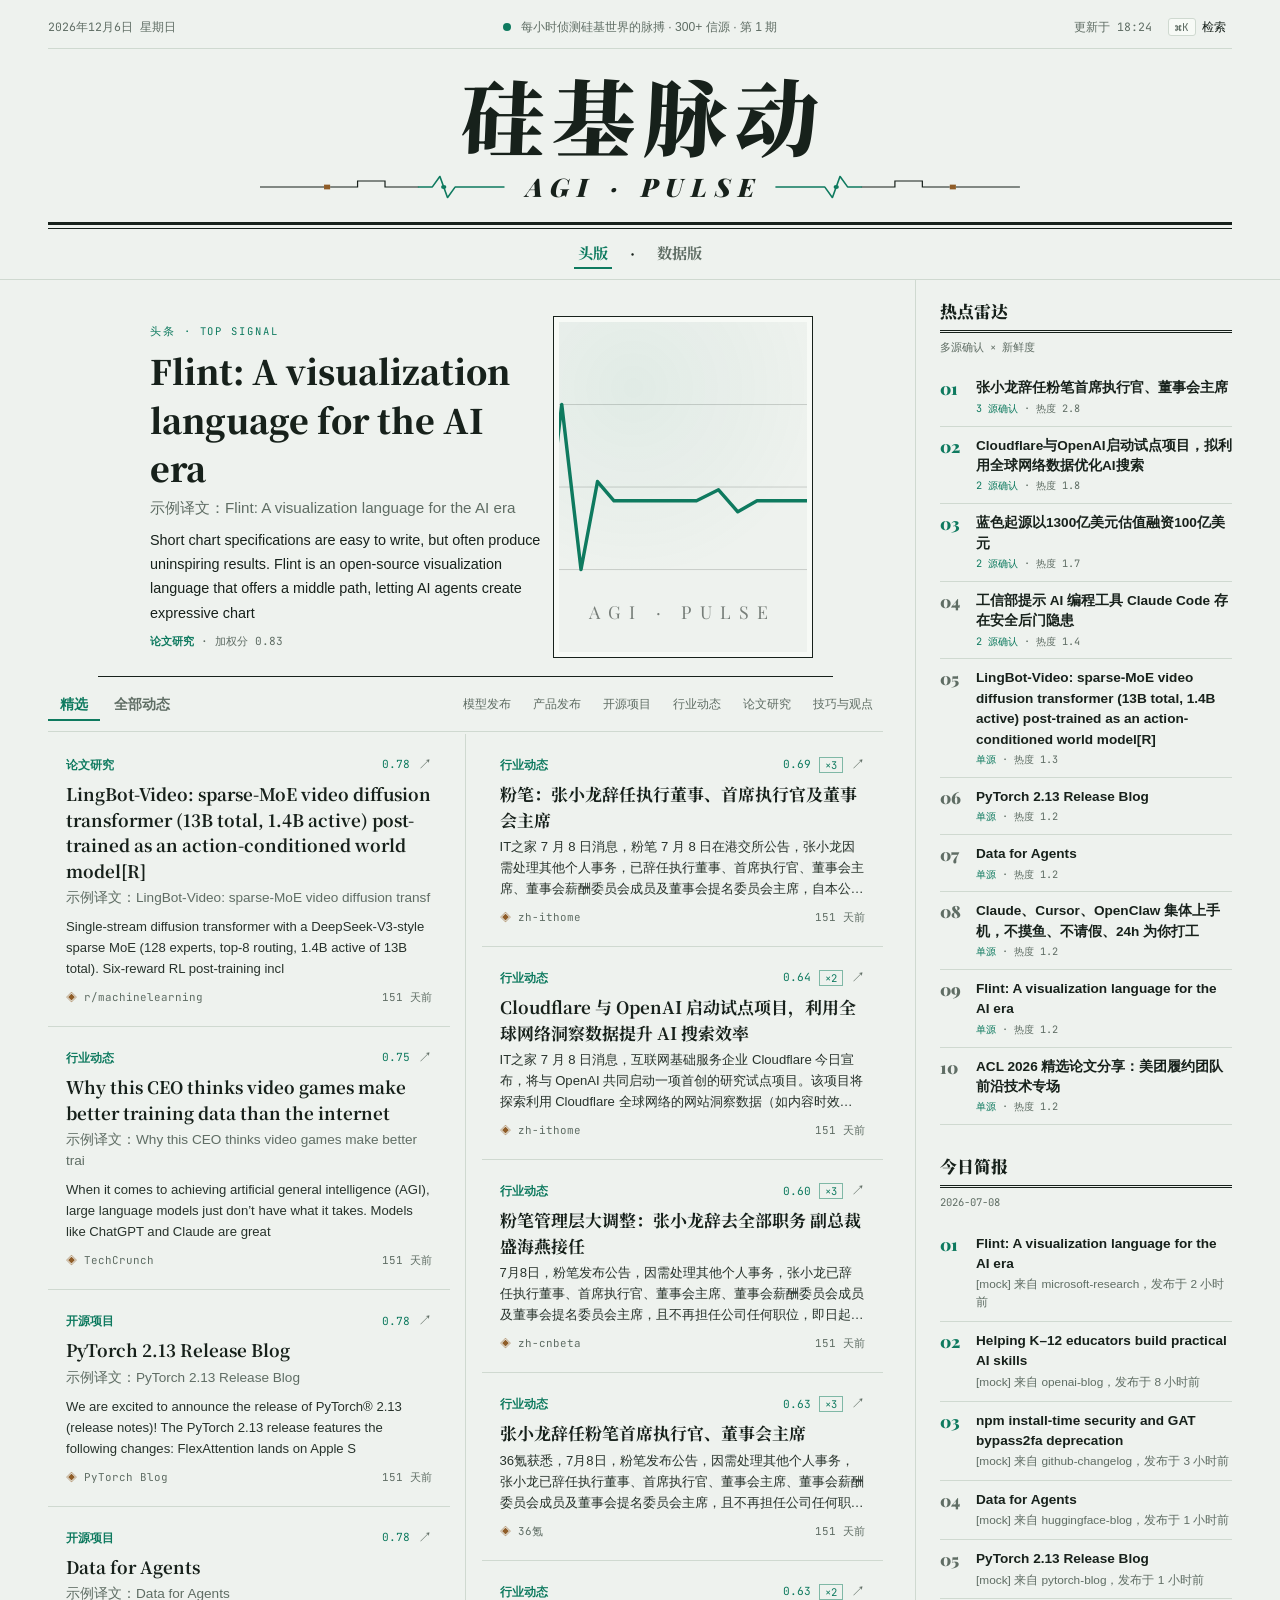
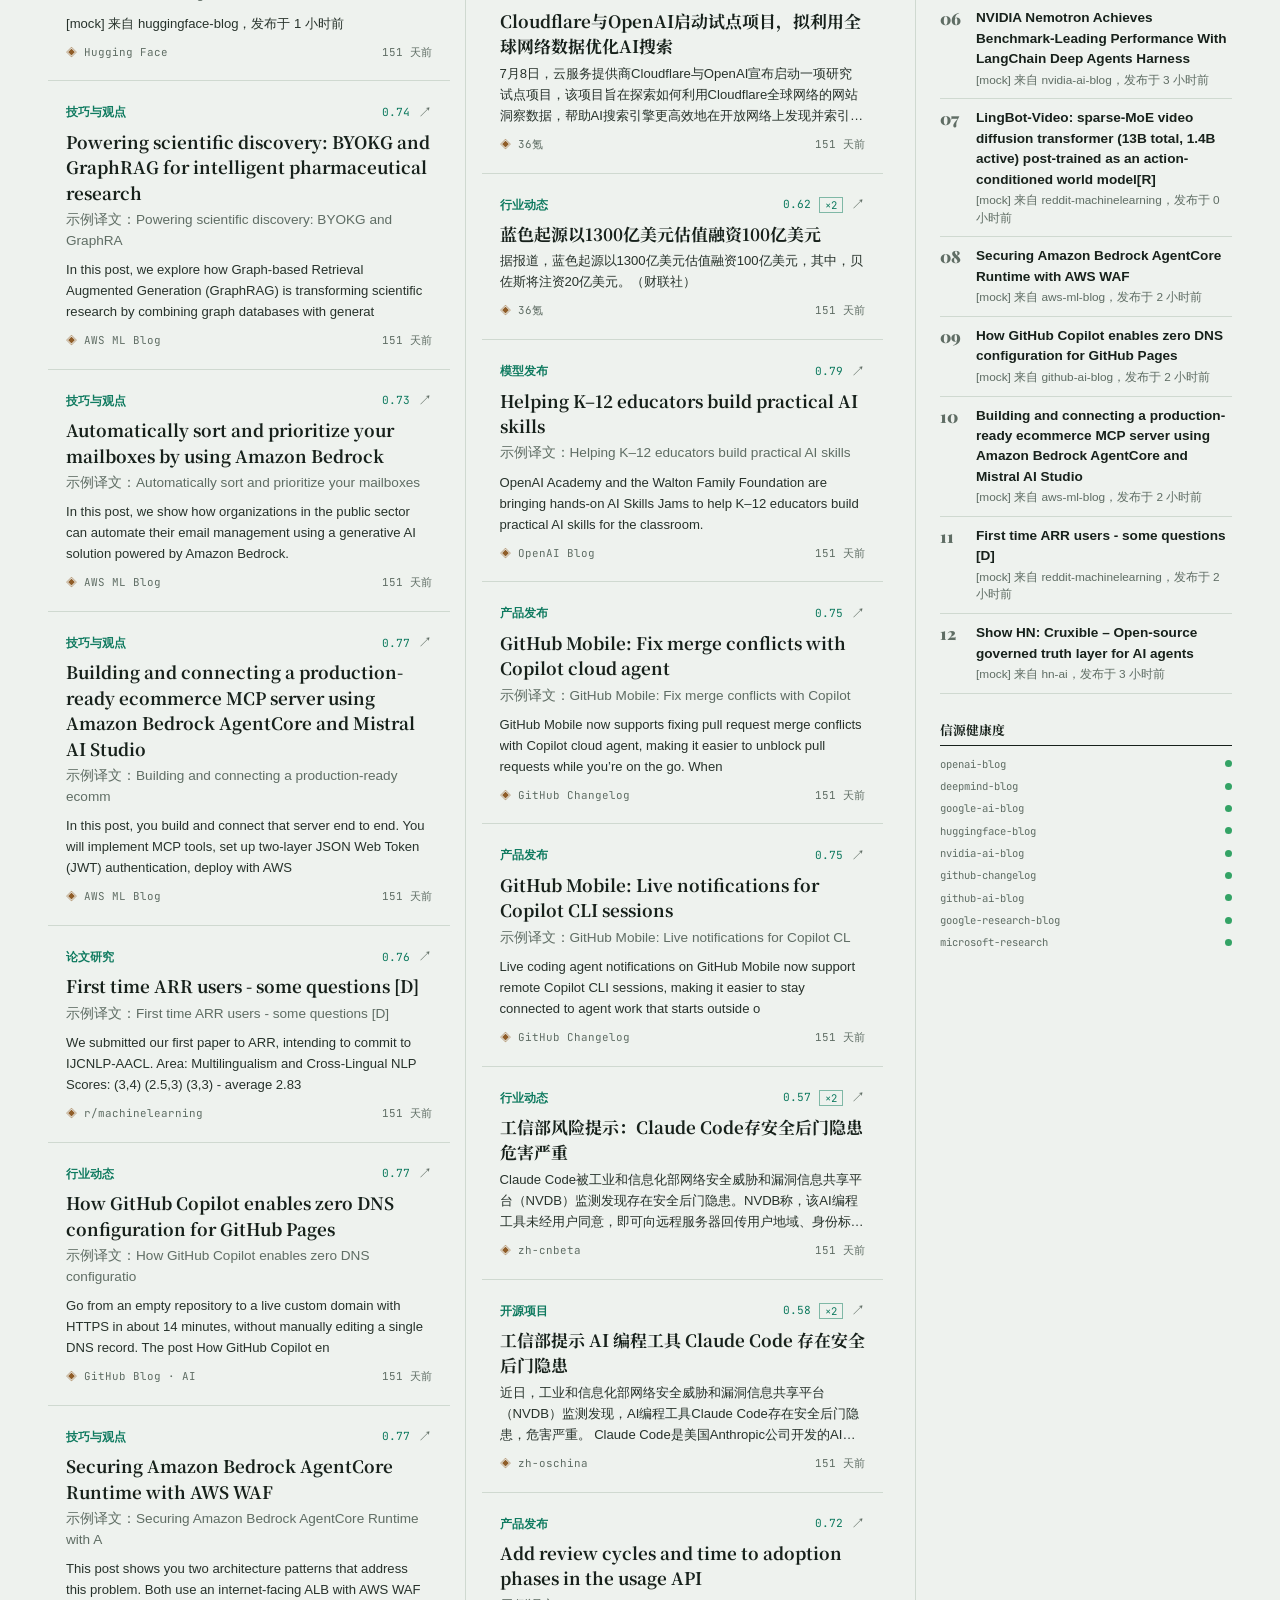
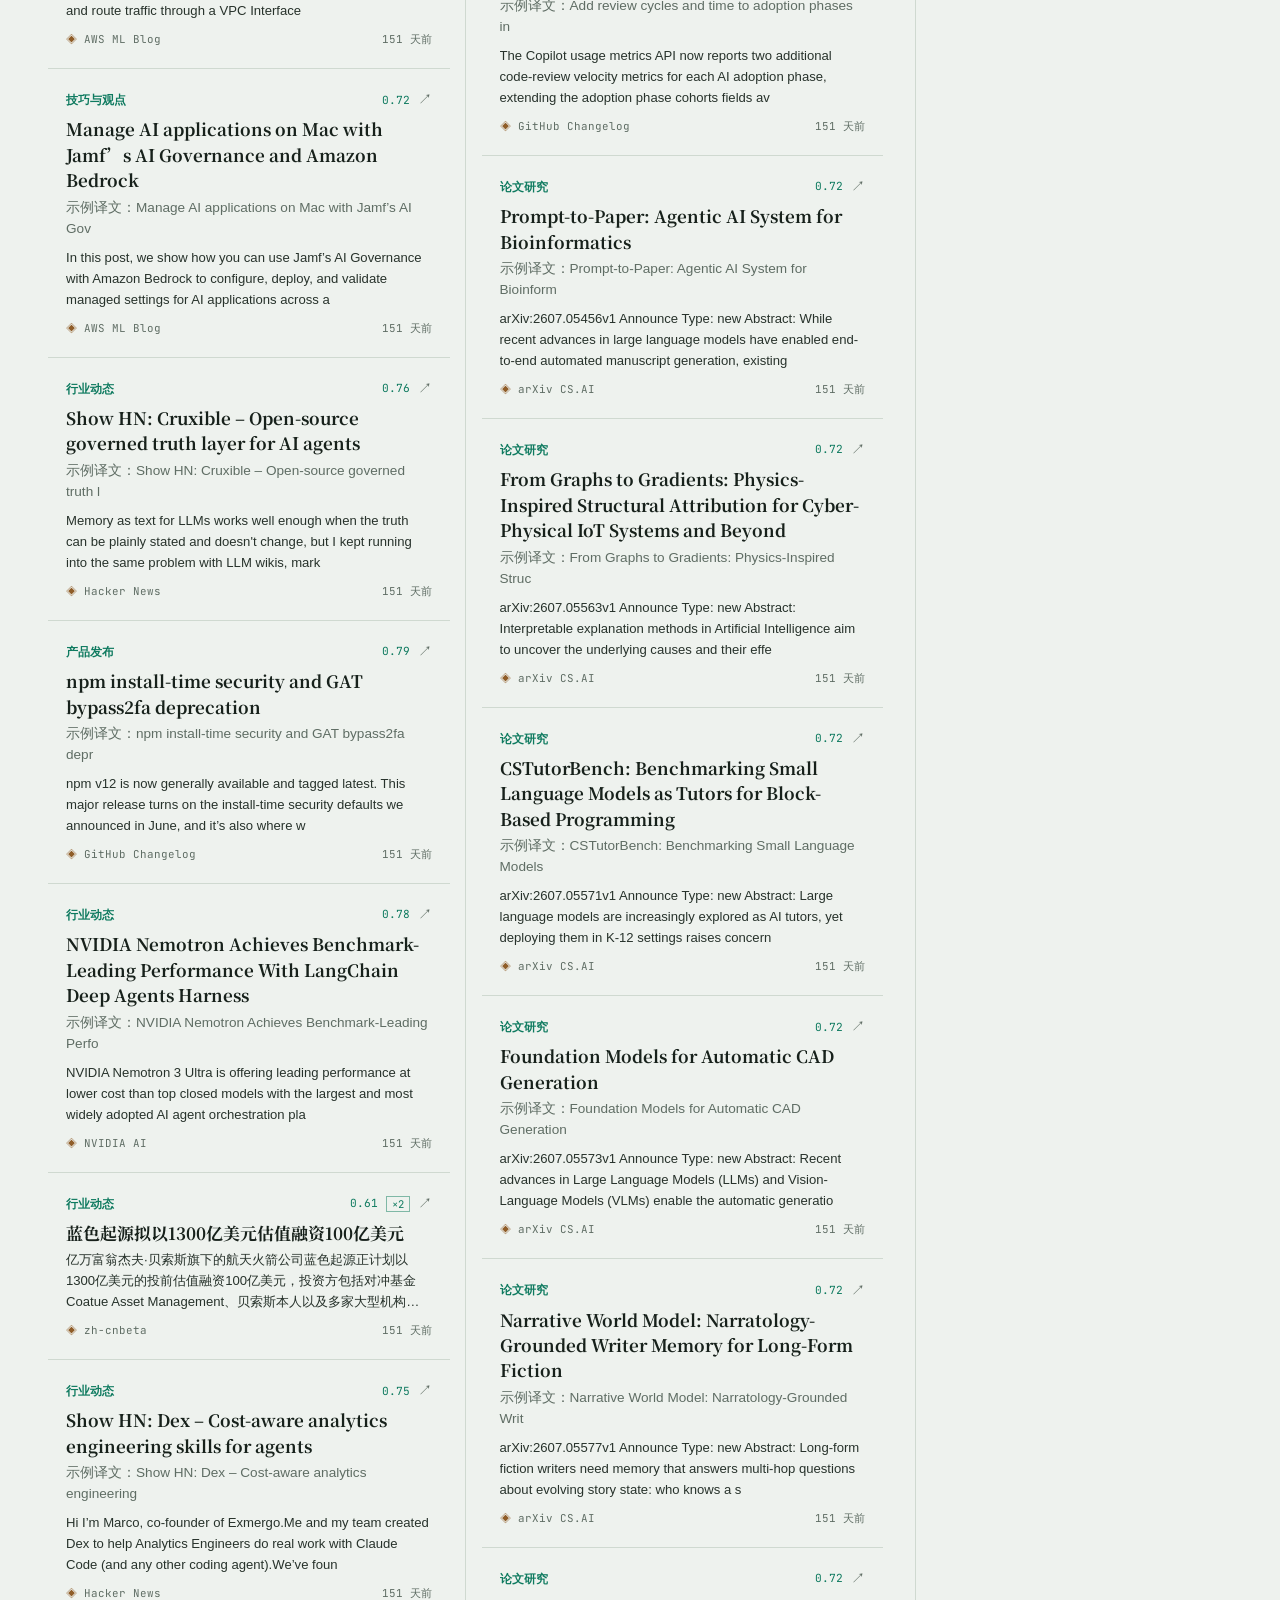
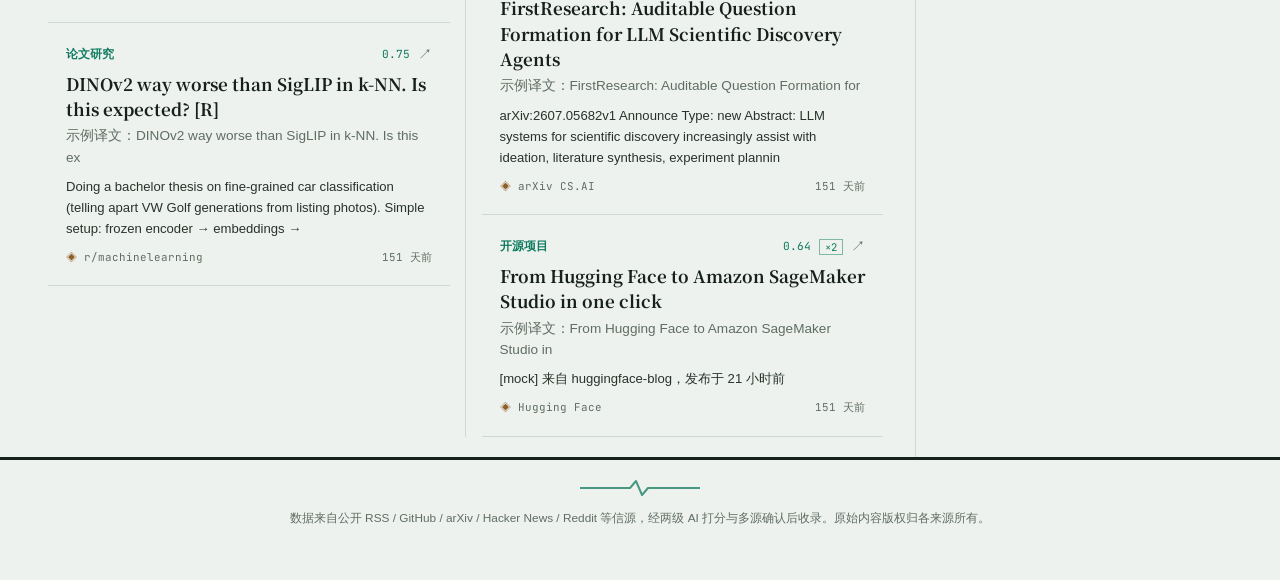
==== commit afbe3516: "polish: craft pass on celadon theme - masthead: title lean reduced -5deg -> -2.5deg (was reading as " ====
--- a/site/index.html
+++ b/site/index.html
@@ -112,6 +112,7 @@
 </main>
 
 <footer class="sitefooter">
+  <svg class="sitefooter__pulse" viewBox="0 0 120 20" aria-hidden="true"><path d="M0,10 H42 L50,10 L56,3 L62,17 L68,10 L78,10 H120"/></svg>
   <p>数据来自公开 RSS / GitHub / arXiv / Hacker News / Reddit 等信源，经两级 AI 打分与多源确认后收录。原始内容版权归各来源所有。</p>
 </footer>
 
--- a/site/css/style.css
+++ b/site/css/style.css
@@ -13,6 +13,7 @@
   --rule-dark: #17211b;     /* 刊头粗线 */
   --accent: #0e7a5f;        /* 深松石绿（青瓷） */
   --accent-soft: #7fb8a6;
+  --copper: #8f5d28;        /* PCB铜箔：唯一的暖色张力，极少量使用 */
 
   --font-serif: "Noto Serif SC", "Songti SC", "STSong", "SimSun", "Playfair Display", serif;
   --font-latin-serif: "Playfair Display", "Noto Serif SC", serif;
@@ -56,6 +57,8 @@
 .skip-link:focus { left: 12px; top: 12px; }
 
 :focus-visible { outline: 2px solid var(--accent); outline-offset: 2px; }
+
+::selection { background: color-mix(in srgb, var(--accent) 20%, transparent); }
 
 a { color: inherit; }
 
@@ -121,8 +124,8 @@
   margin: 18px 0 4px;
   /* 视觉补偿：letter-spacing 会在末字后多出一段空隙 */
   text-indent: 0.1em;
-  /* 动感：整字前倾，如脉冲上升沿 */
-  transform: skewX(-5deg);
+  /* 动感：极轻前倾（-2.5°），有速度感而不失报头的庄重；-5°会读成误设斜体 */
+  transform: skewX(-2.5deg);
 }
 
 .masthead__latin-row {
@@ -149,7 +152,7 @@
   stroke-width: 1.6;
 }
 
-.trace-pad { fill: var(--rule-dark); }
+.trace-pad { fill: var(--copper); }  /* 焊盘用铜：PCB上的真实材质 */
 
 .trace-ekg {
   fill: none;
@@ -395,7 +398,7 @@
 }
 
 .stat-tile__value {
-  font-family: var(--font-serif);
+  font-family: var(--font-latin-serif);  /* Playfair 衬线数字，比中文字体的数字字形优雅 */
   font-weight: 900;
   font-size: 1.7rem;
   color: var(--accent);
@@ -573,14 +576,14 @@
 /* 头条：文字 + 配图两栏（报纸头版结构） */
 .lead {
   display: grid;
-  /* 瘦高头版头条：限宽735、竖幅配图、四周留白 */
+  /* 瘦高头版头条：限宽735、竖幅配图、四周留白、栏内居中 */
   grid-template-columns: minmax(0, 62fr) minmax(220px, 38fr);
   gap: 12px;
   align-items: center;
   max-width: 735px;
   border-bottom: 1px solid var(--rule-dark);
   padding: 18px 20px;
-  margin-bottom: 4px;
+  margin: 0 auto 4px;
 }
 @media (max-width: 720px) {
   .lead { grid-template-columns: 1fr; gap: 12px; }
@@ -710,7 +713,7 @@
   transform: translateY(6px);
   animation: row-in 0.4s var(--ease) forwards;
 }
-.feed-card:hover { background: var(--panel); }
+.feed-card:hover { background: color-mix(in srgb, var(--accent) 3%, var(--panel)); }
 
 @keyframes row-in { to { opacity: 1; transform: none; } }
 
@@ -760,8 +763,10 @@
   color: var(--mist);
   font-size: 0.85rem;
   line-height: 1;
-}
-.feed-card__out:hover { color: var(--accent); }
+  display: inline-block;
+  transition: transform 0.15s var(--ease), color 0.15s var(--ease);
+}
+.feed-card__out:hover { color: var(--accent); transform: translate(1px, -1px); }
 
 .feed-card__title {
   display: block;
@@ -827,7 +832,7 @@
 }
 .feed-card__source::before {
   content: "◈ ";
-  color: var(--accent);
+  color: var(--copper);  /* 来源标记用铜：与焊盘同材质，标记"接点" */
 }
 
 .feed-card__time { white-space: nowrap; }
@@ -897,14 +902,18 @@
 }
 
 .hot-row__rank, .brief-row__rank {
-  font-family: var(--font-serif);
+  font-family: var(--font-latin-serif);
   font-weight: 900;
   font-size: 1.05rem;
-  color: var(--accent);
+  color: var(--mist);           /* 编号默认退后 */
   width: 26px;
   flex-shrink: 0;
   line-height: 1.3;
 }
+
+/* 前三名用强调色：编号颜色编码名次层级，而非纯装饰 */
+.hot-row.is-top .hot-row__rank,
+.brief-row.is-top .brief-row__rank { color: var(--accent); }
 
 .hot-row__title, .brief-row__title {
   display: block;
@@ -953,6 +962,8 @@
   gap: 6px;
   max-height: 200px;
   overflow-y: auto;
+  scrollbar-width: thin;
+  scrollbar-color: var(--rule) transparent;
 }
 
 .source-health__item {
@@ -985,6 +996,22 @@
   font-size: 0.74rem;
   text-align: center;
   border-top: 3px solid var(--rule-dark);
+}
+
+/* 页脚脉冲回响：与刊头心电线首尾呼应 */
+.sitefooter__pulse {
+  display: block;
+  width: 120px;
+  height: 20px;
+  margin: 0 auto 10px;
+}
+.sitefooter__pulse path {
+  fill: none;
+  stroke: var(--accent);
+  stroke-width: 2;
+  stroke-linejoin: round;
+  stroke-linecap: round;
+  opacity: 0.75;
 }
 
 /* ---------------- 命令面板 ---------------- */
